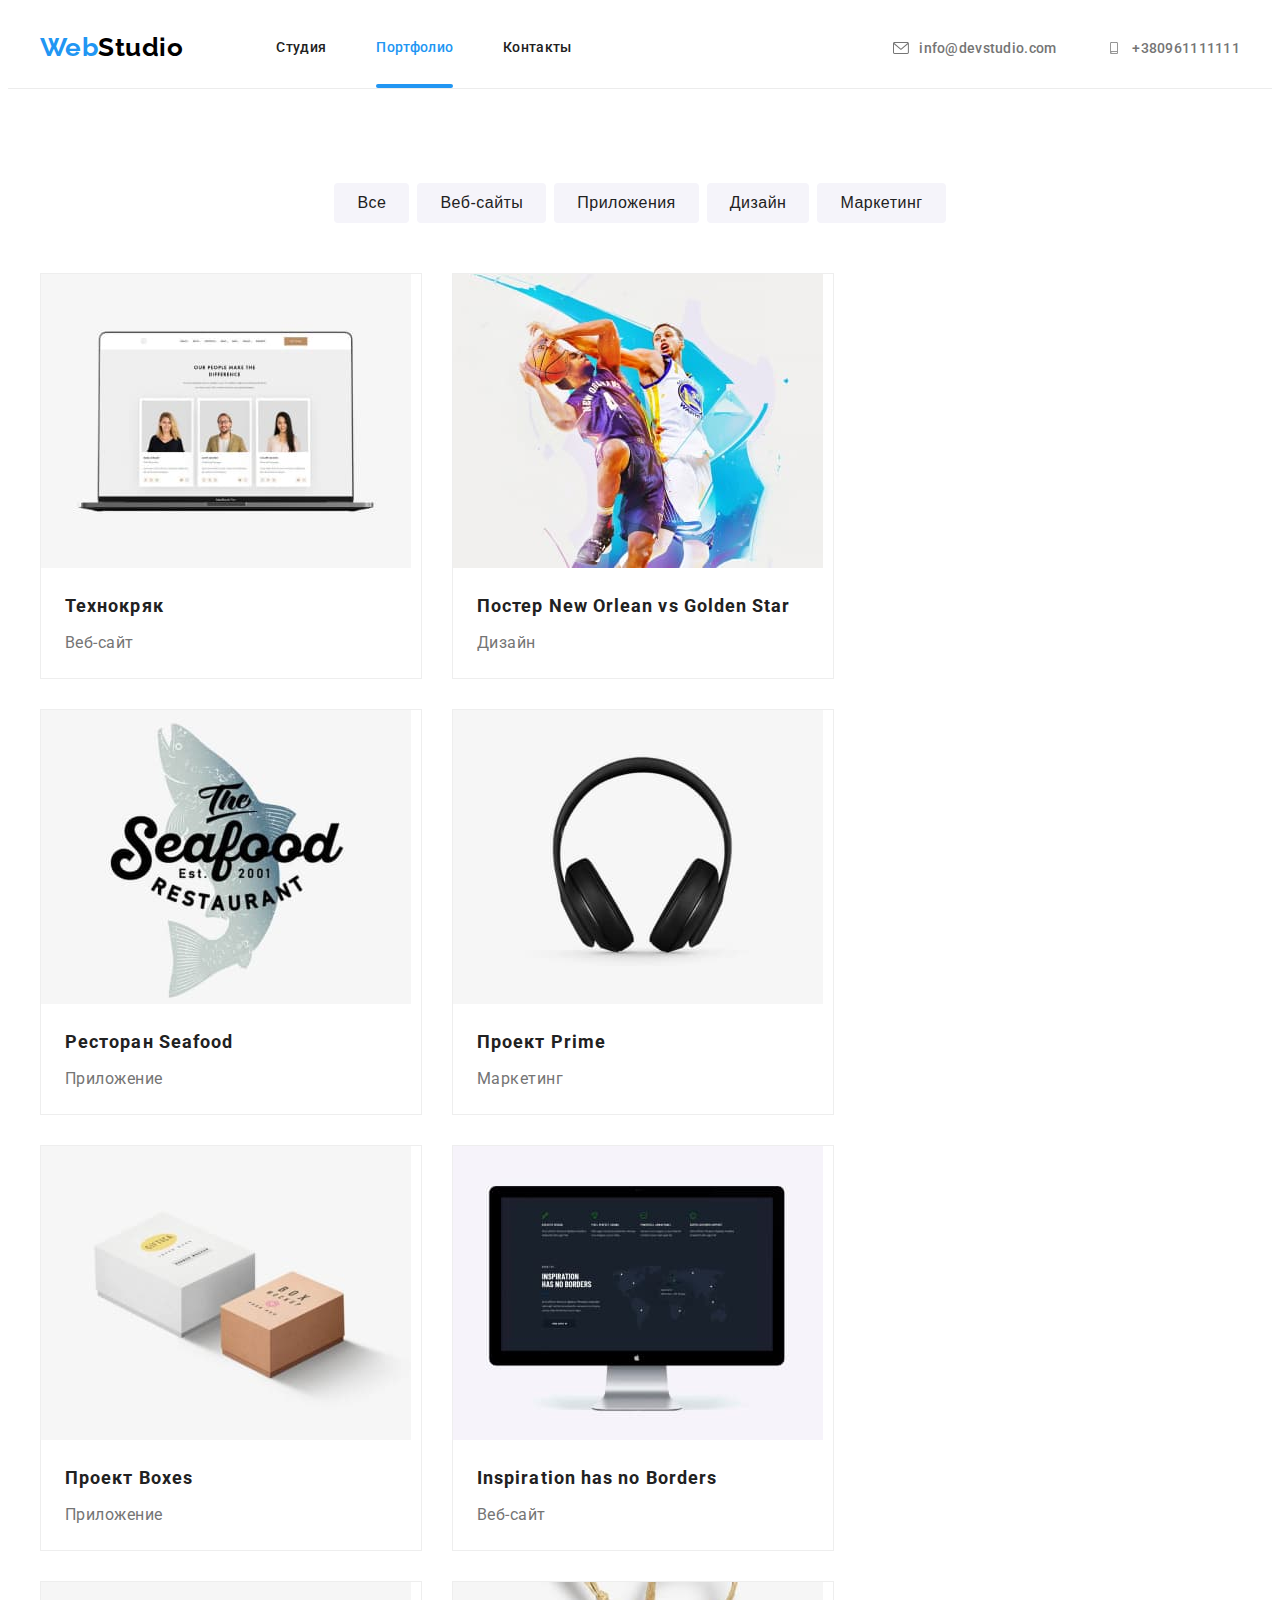
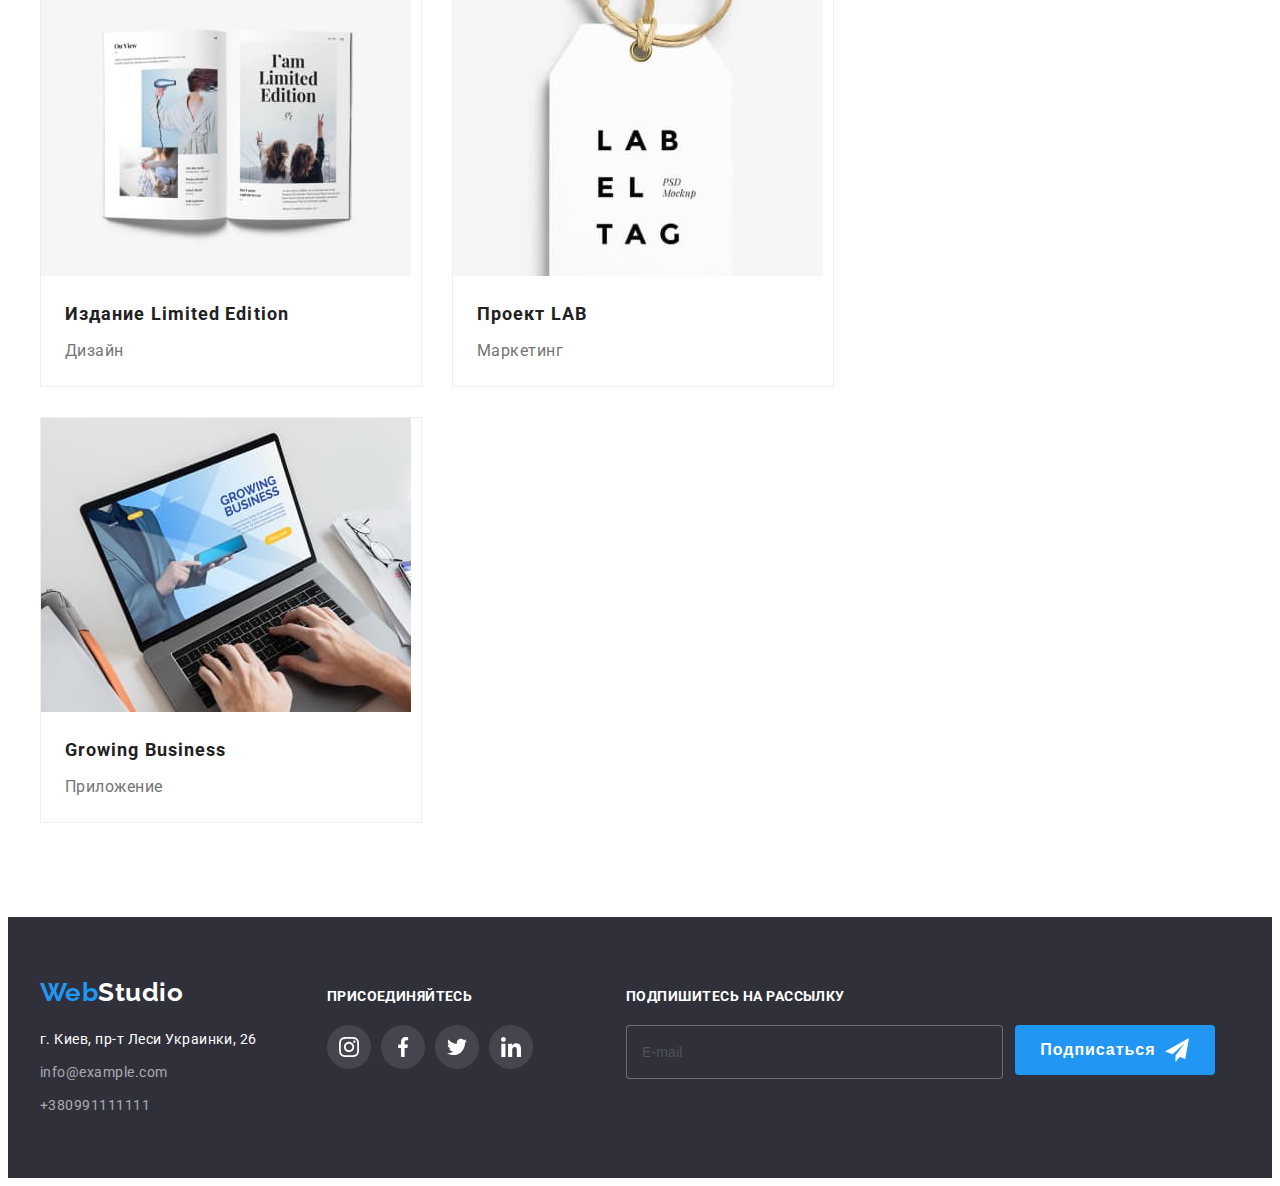
==== portfolio.html @ 0b40b82c "Clone files from hw-07" ====
<!DOCTYPE html>
<html lang="ru">
  <head>
    <meta charset="UTF-8" />
    <meta http-equiv="X-UA-Compatible" content="IE=edge" />
    <meta name="viewport" content="width=device-width, initial-scale=1.0" />
    <title>Portfolio</title>
    <link rel="preconnect" href="https://fonts.googleapis.com" />
    <link rel="preconnect" href="https://fonts.gstatic.com" crossorigin />
    <link
      href="https://fonts.googleapis.com/css2?family=Raleway:wght@700&family=Roboto:wght@400;500;700;900&display=swap"
      rel="stylesheet"
    />
    <link
      rel="stylesheet"
      href="https://cdnjs.cloudflare.com/ajax/libs/modern-normalize/1.1.0/modern-normalize.min.css"
      integrity="sha512-wpPYUAdjBVSE4KJnH1VR1HeZfpl1ub8YT/NKx4PuQ5NmX2tKuGu6U/JRp5y+Y8XG2tV+wKQpNHVUX03MfMFn9Q=="
      crossorigin="anonymous"
      referrerpolicy="no-referrer"
    />
    <link rel="stylesheet" href="./CSS/styles.css" />
    <link rel="stylesheet" href="./CSS/main.min.css">
  </head>
  <body>
    <!--Header-->
    <header class="header">
      <div class="container nav">
        <nav class="header-nav">
          <a href="./index.html" class="logo"> <span class="logo-web">Web</span>Studio </a>
          <ul class="header-nav__list list">
            <li class="header-nav__item">
              <a href="./index.html" class="header-nav__link ">Студия</a>
            </li>
            <li class="header-nav__item">
              <a href="./portfolio.html" class="header-nav__link header-nav__link_current">Портфолио</a>
            </li>
            <li class="header-nav__item"><a href="" class="header-nav__link">Контакты</a></li>
          </ul>
        </nav>
        <ul class="header-contacts list">
          <li class="header-contacts__item">
            <a href="mailto:info@devstudio.com" class="header-contacts__link">
              <svg class="header-contacts__icon" width="16px" height="12px">
                <use href="./images/sprite.svg#mail"></use>
              </svg>
              info@devstudio.com</a
            >
          </li>

          <li class="header-contacts__item">
            <a href="tel:+380961111111" class="header-contacts__link">
              <svg class="header-contacts__icon" width="16px" height="12px">
                <use href="./images/sprite.svg#smartphone"></use>
              </svg>
              +380961111111</a
            >
          </li>
        </ul>
      </div>
    </header>
    <!--Filter section buttons-->
    <section class="portfolio-section section">
      <div class="container">
        <ul class="portfolio-filter-btn list">
          <li class="port-btn-item"><button type="button" class="button-portfolio">Все</button></li>
          <li class="port-btn-item">
            <button type="button" class="button-portfolio">Веб-сайты</button>
          </li>
          <li class="port-btn-item">
            <button type="button" class="button-portfolio">Приложения</button>
          </li>
          <li class="port-btn-item">
            <button type="button" class="button-portfolio">Дизайн</button>
          </li>
          <li class="port-btn-item">
            <button type="button" class="button-portfolio">Маркетинг</button>
          </li>
        </ul>

        <!--Main section-->

        <ul class="portfolio-main-section list">
          <li class="portfolio-img">
            <div class="overlay-img-port">
            <img src="./images/portfolio/portfolio-1.jpg" alt="" width="370" />
            <p class="overlay-title">Технокряк это современная площадка распространения коронавируса. Компании используют эту платформу для цифрового шпионажа и атак на защищённые сервера конкурентов.</p>
            </div>
            <div class="port-img-descr">
              <h3 class="title">Технокряк</h3>
              <p class="text">Веб-сайт</p>
              
          </li>
          <li class="portfolio-img">
            <div class="overlay-img-port">
            <img src="./images/portfolio/portfolio-2.jpg" alt="" width="370" />
            <p class="overlay-title">Технокряк это современная площадка распространения коронавируса. Компании используют эту платформу для цифрового шпионажа и атак на защищённые сервера конкурентов.</p>
            </div>
            <div class="port-img-descr">
              <h3 class="title">Постер New Orlean vs Golden Star</h3>
              <p class="text">Дизайн</p>
              
            </div>
          </li>
          <li class="portfolio-img">
            <div class="overlay-img-port">
            <img src="./images/portfolio/portfolio-3.jpg" alt="" width="370" />
            <p class="overlay-title">Технокряк это современная площадка распространения коронавируса. Компании используют эту платформу для цифрового шпионажа и атак на защищённые сервера конкурентов.</p>
            </div>
            <div class="port-img-descr">
              <h3 class="title">Ресторан Seafood</h3>
              <p class="text">Приложение</p>
             
            </div>
          </li>
          <li class="portfolio-img">
            <div class="overlay-img-port">
            <img src="./images/portfolio/portfolio-4.jpg" alt="" width="370" />
            <p class="overlay-title">Технокряк это современная площадка распространения коронавируса. Компании используют эту платформу для цифрового шпионажа и атак на защищённые сервера конкурентов.</p>
            </div>
            <div class="port-img-descr">
              <h3 class="title">Проект Prime</h3>
              <p class="text">Маркетинг</p>
              
            </div>
          </li>
          <li class="portfolio-img">
              <div class="overlay-img-port">
            <img src="./images/portfolio/portfolio-5.jpg" alt="" width="370" />
            <p class="overlay-title">Технокряк это современная площадка распространения коронавируса. Компании используют эту платформу для цифрового шпионажа и атак на защищённые сервера конкурентов.</p>
            </div>

            <div class="port-img-descr">
              <h3 class="title">Проект Boxes</h3>
              <p class="text">Приложение</p>
            </div>
          </li>
          <li class="portfolio-img">
            <div class="overlay-img-port">
            <img src="./images/portfolio/portfolio-6.jpg" alt="" width="370" />
            <p class="overlay-title">Технокряк это современная площадка распространения коронавируса. Компании используют эту платформу для цифрового шпионажа и атак на защищённые сервера конкурентов.</p>
            </div>

            <div class="port-img-descr">
              <h3 class="title">Inspiration has no Borders</h3>
              <p class="text">Веб-сайт</p>
              
            
            </div>
          </li>
          <li class="portfolio-img">
            <div class="overlay-img-port">
            <img src="./images/portfolio/portfolio-7.jpg" alt="" width="370" />
            <p class="overlay-title">Технокряк это современная площадка распространения коронавируса. Компании используют эту платформу для цифрового шпионажа и атак на защищённые сервера конкурентов.</p>
            </div>
            
            <div class="port-img-descr">
              <h3 class="title">Издание Limited Edition</h3>
              <p class="text">Дизайн</p>
  
            </div>
          </li>
          <li class="portfolio-img">
            <div class="overlay-img-port">
            <img src="./images/portfolio/portfolio-8.jpg" alt="" width="370" />
            <p class="overlay-title">Технокряк это современная площадка распространения коронавируса. Компании используют эту платформу для цифрового шпионажа и атак на защищённые сервера конкурентов.</p>
            </div>
            <div class="port-img-descr">
              <h3 class="title">Проект LAB</h3>
              <p class="text">Маркетинг</p>
              
            </div>
          </li>
          <li class="portfolio-img">
            <div class="overlay-img-port">
            <img src="./images/portfolio/portfolio-9.jpg" alt="" width="370" />
            <p class="overlay-title">Технокряк это современная площадка распространения коронавируса. Компании используют эту платформу для цифрового шпионажа и атак на защищённые сервера конкурентов.</p>
            </div>
            <div class="port-img-descr">
              <h3 class="title">Growing Business</h3>
              <p class="text">Приложение</p>
             
            </div>
          </li>
        </ul>
      </div>
    </section>
    <!--Footer-->
    <footer class="footer">
      <div class="container footer-style">
        <div class="footer-cont">
          <a href="./index.html" class="logo-footer"> <span class="logo-web">Web</span>Studio </a>
          <address class="address">г. Киев, пр-т Леси Украинки, 26</address>
          <a href="mailto:info@example.com" class="footer-contacts">info@example.com</a>
          <br /><a href="tel:+380991111111" class="footer-contacts">+380991111111</a>
        </div>
        <div class="footer-socials">
          <h2 class="footer-social-text">Присоединяйтесь</h2>
          <ul class="icon-footer-list list">
            <li class="footer-socials-item">
              <a href="sta" class="footer-socials-link link">
                <svg class="footer-socials-icon">
                  <use href="./images/sprite.svg#insta"></use>
                </svg>
              </a>
            </li>
            <li class="footer-socials-item">
              <a href="itter" class="footer-socials-link link">
                <svg class="footer-socials-icon">
                  <use href="./images/sprite.svg#fb"></use>
                </svg>
              </a>
            </li>
            <li class="footer-socials-item">
              <a href="" class="footer-socials-link link">
                <svg class="footer-socials-icon">
                  <use href="./images/sprite.svg#twitter"></use>
                </svg>
              </a>
            </li>
            <li class="footer-socials-item">
              <a href="" class="footer-socials-link link">
                <svg class="footer-socials-icon">
                  <use href="./images/sprite.svg#in"></use>
                </svg>
              </a>
            </li>
          </ul>
        </div>
        <div class="follow-us">
          <h2 class="follow-us-title">Подпишитесь на рассылку</h2>
          <form class="follow-us-form">
            <!-- <label for="mail">Email</label> -->
            <input type="email" id="mail" placeholder="E-mail" />
            <button type="submit" class="follow-btn">
              Подписаться
              <svg class="btn-form">
                <use href="./images/sprite.svg#telegramm"></use>
              </svg>
            </button>
          </form>
        </div>
      </div>
    </footer>
    <script src="./js/modal.js"></script>
  </body>
</html>
---- CSS/styles.css ----
/* Main background color #FFFFFF */

/* Footer color #000000 */

/* Main text color #212121 */

/* Secondary text color #757575 */

/* Logo specific color #2196F3 */

/* :root {
  --main-text-color: #212121;
  --secondary-text-color: #757575;
  --logo-specific-color: #2196f3;
  --background-color: #ffffff;
  --footer-color: #2f303a;
  --footer-text: rgba(255, 255, 255, 0.6);
  --logo-black: #000000;
  --our-team-bg: #f5f4fa;
  --border-nav-col: #ececec;
  --border-img-portf: #eeeeee;
  --icon-team-cont: #afb1b8;
  --icon-team-cont-accent: #ffffff;
  --icon-footer-ellipse: rgba(255, 255, 255, 0.1);
  --img-descr-overlay: rgba(47, 48, 58, 0.8);
  --modal-btn: #188ce8;
  --gap: 30px;
  --item: 1;
} */
/* body {
  background-color: var(--background-color);
  font-family: Roboto, sans-serif;
  letter-spacing: 0.03em;
  color: var(--main-text-color);
}
img {
  display: block;
  max-width: 100%;
  height: auto;
} */
/* .section,
.section.team {
  background-color: #242424;
} */
/* .section {
  padding: 94px 0;
} */
/* .grid {
  display: flex;
  flex-wrap: wrap;
  margin-top: calc(var(--gap) * -1);
  margin-left: calc(var(--gap) * -1);
}
.grid-item {
  flex-basis: calc(100% / var(--item) - var(--gap));
  margin-top: auto;
  margin-left: auto;
} */
/* 
.list {
  list-style: none;
  padding: 0;
  margin: 0;
}
.link {
  text-decoration: none;
} */
/* Container */
/* .container {
  width: 1200px;
  margin-left: auto;
  margin-right: auto;
  padding-left: 15px;
  padding-right: 15px;
} */

/* Logo */

/* .logo {
  font-family: raleway;
  color: var(--logo-black);
  font-weight: 700;
  font-size: 26px;
  line-height: 1.2;
  text-decoration: none;
  padding-top: 24px;
  padding-bottom: 25px;
}
.logo-footer {
  display: inline-block;
  color: var(--background-color);
  font-family: Raleway;

  font-weight: 700;
  font-size: 26px;
  line-height: 1.2;
  text-decoration: none;
  margin-bottom: 20px;
}
.logo-web {
  color: var(--logo-specific-color);
} */
/* Header */
/* .header {
  padding-top: 24px;
} */
/* .header {
  border-bottom: 1px solid var(--border-nav-col);
}
.container.nav {
  display: flex;
}
.header-nav {
  display: flex;
  align-items: center;
}

.site-contacts {
  display: flex;
  align-items: center;
  margin-left: auto;
}
.site-contacts-item:not(:last-child) {
  margin-right: 50px;
}

.site-nav {
  letter-spacing: 0.02em;
  display: flex;
  margin-left: 93px;
}
.site-nav .link {
  display: block;
  color: var(--main-text-color);
  padding-top: 32px;
  padding-bottom: 32px;
  font-weight: 500;
  font-size: 14px;
  line-height: 1.14;
  text-decoration: none;
  transition: color 250ms ease;
}
.site-nav .link:hover,
.site-nav .link:focus {
  color: var(--logo-specific-color);
  /* border-bottom: 1px solid var(--logo-specific-color); */
/* } */
/* .site-nav .link.current {
  color: var(--logo-specific-color);
}
.link.current::after {
  content: '';
  display: block;
  width: 100%;
  height: 4px;
  border-radius: 2px;
  background-color: var(--logo-specific-color);
  position: absolute;
  bottom: 0;
}
.nav-item:not(:last-child) {
  margin-right: 50px;
}
.nav-item {
  position: relative;
} */

/* header contacts */

/* .contacts {
  color: var(--secondary-text-color);
  letter-spacing: 0.02em;
  font-size: 14px;
  line-height: 1.15;
  font-weight: 500;
  display: flex;
  text-decoration: none;
  padding-top: 32px;
  padding-bottom: 32px;
  transition: color 250ms ease;
}
.contacts:hover,
.contacts:focus {
  color: var(--logo-specific-color);
}
.icon-mail-contacts {
  margin-right: 10px;
  fill: currentColor;
  transition: fill 250ms ease;
}
.icon-mail-contacts:hover,
.icon-mail-contacts:focus {
  fill: currentColor;
} */
/* Main title */
/* .overlay {
  background-color: var(--footer-color);
  max-width: 1600px;
  height: 600px;
  margin-left: auto;
  margin-right: auto;
  padding: 200px 0;
  background-image: linear-gradient(to right, rgba(47, 48, 58, 0.4), rgba(47, 48, 58, 0.4)),
    url(../images/main-img.jpg);
  background-repeat: no-repeat;
  background-position: center;
  background-size: cover;
} */
/* .main-title {
  margin: 0 auto;
  color: var(--background-color);
  font-weight: 900;
  font-size: 44px;
  line-height: 1.4;
  letter-spacing: 0.06em;
  text-align: center;
  text-transform: uppercase;
  max-width: 696px;
  margin-bottom: 30px;
} */

/* Button */
/* .button {
  display: block;
  border-radius: 4px;
  padding: 10px 32px;
  min-width: 200px;
  min-height: 50px;
  border: 1px solid transparent;
  color: var(--background-color);
  background-color: var(--logo-specific-color);
  font-weight: 700;
  font-size: 16px;
  line-height: 1.87;
  letter-spacing: 0.06em;
  text-align: center;
  margin: 0 auto;
  cursor: pointer;
} */

/* Feature list */
/* .features.section {
  padding-bottom: 47px;
}
.features-list {
  display: flex;
}
.features-list-item {
  width: 270px;
}
.features-list-item:not(:last-child) {
  margin-right: 30px;
}
.features-list-item::before {
  display: block;
  content: '';
  height: 120px;
  background-color: #f5f4fa;
  background-size: contain;
  background-position: center;
  background-repeat: no-repeat;
  margin-bottom: 30px;
} */
/* Icons features section */
/* .icon-antenna::before {
  background-image: url(../images/portfolio/icons/antenna.svg);
  background-size: 70px;
}
.icon-clock::before {
  background-image: url(../images/portfolio/icons/clock.svg);
  background-size: 70px;
}
.icon-diagram::before {
  background-image: url(../images/portfolio/icons/diagram.svg);
  background-size: 70px;
}
.icon-astronaut::before {
  background-image: url(../images/portfolio/icons/astronaut.svg);
  background-size: 70px;
}
.features-list .title {
  margin-bottom: 10px;
  margin-top: 0;
  font-weight: 700;
  font-size: 14px;
  line-height: 1.15;
  text-transform: uppercase;
}
.features-list .text {
  margin-top: 0;
  margin-bottom: 0;
  color: var(--secondary-text-color);
  font-size: 14px;
  line-height: 1.71;
} */

/* Our works */
/* .works.section {
  padding-top: 47px;
}

.section-title {
  margin-top: 0;
  margin-bottom: 50px;
  font-weight: 700;
  font-size: 36px;
  line-height: 1.2;
  text-align: center;
}

.works-section {
  display: flex;
}

.works-img:not(:last-child) {
  margin-right: 30px;
}
.works-img {
  position: relative;
}
.works-img-descr {
  display: flex;
  position: absolute;
  margin: 0;
  color: var(--icon-team-cont-accent);
  font-weight: 500;
  font-size: 14px;
  line-height: 1.14;
  align-items: center;
  justify-content: center;
  text-transform: uppercase;
  height: 70px;
  width: 100%;
  background-color: var(--img-descr-overlay);
  bottom: 0;
} */

/* Our Team section */
/* .team {
  background-color: var(--our-team-bg);
}
.team-section .title {
  margin-top: 0px;
  margin-bottom: 10px;
  font-weight: 500;
  font-size: 16px;
  line-height: 1.2;
  text-align: center;
}
.team-section .text {
  margin-top: 0;
  margin-bottom: 16px;
  color: var(--secondary-text-color);
  font-size: 16px;
  line-height: 1.2;
  text-align: center;
}
.team-section {
  display: flex;
}
.team-items {
  background-color: var(--background-color);
  box-shadow: 0px 1px 3px rgba(0, 0, 0, 0.12), 0px 1px 1px rgba(0, 0, 0, 0.14),
    0px 2px 1px rgba(0, 0, 0, 0.2);
  border-radius: 0px 0px 4px 4px;
}
.team-items:not(:last-child) {
  margin-right: 30px;
}
.team-items-descr {
  margin-top: 0;
  margin-bottom: 0;
  padding-bottom: 30px;
  padding-top: 30px;
} */
/* Icons team section */
/* .icon-team-list {
  display: flex;
  justify-content: center;
}

.team-socials {
  width: 44px;
  height: 44px;
}

.team-socials:not(:last-child) {
  margin-right: 10px;
}

.team-socials-link {
  width: 100%;
  height: 100%;
  border-radius: 50%;
  background-color: var(--background-color);
  display: flex;
  align-items: center;
  justify-content: center;
  color: var(--icon-team-cont);
  transition: color 250ms ease, background-color 250ms ease;
}

.team-socials-icon {
  width: 20px;
  height: 20px;
  fill: currentColor;
}

.team-socials-link:hover,
.team-socials-link:focus {
  background-color: var(--logo-specific-color);
  color: var(--icon-team-cont-accent);
} */

/* Clients list */
/* .clients-section-wrap {
  padding-top: 94px;
  padding-bottom: 94px;
}

.clients-text {
  margin-top: 0px;
  margin-bottom: 50px;
  text-align: center;
  font-weight: 700;
  font-size: 36px;
  line-height: 1.16;
}
.clients {
  display: flex;
  justify-content: center;
}

.clients-item {
  width: 170px;
  height: 92px;
}
.clients-item:not(:last-child) {
  margin-right: 30px;
}
.clients-item-link {
  border: 1px solid var(--icon-team-cont);
  width: 100%;
  height: 100%;
  border-radius: 4px;
  display: flex;
  justify-content: center;
  align-items: center;
  color: var(--icon-team-cont);
  transition: border-color 250ms ease;
}

.icon-team-com {
  width: 106px;
  height: 60px;
  fill: var(--icon-team-cont);
  transition: border-color 250ms ease, fill 250ms ease;
}
.clients-item-link:hover,
.clients-item-link:focus {
  border-color: var(--logo-specific-color);
}
.clients-item-link:hover .icon-team-com,
.clients-item-link:focus .icon-team-com {
  border-color: var(--logo-specific-color);
  fill: var(--logo-specific-color);
} */

/* Footer */
/* .footer {
  background-color: var(--footer-color);
  padding-top: 60px;
  padding-bottom: 60px;
}
.footer-contacts {
  display: inline-block;
  color: var(--footer-text);
  font-size: 14px;
  line-height: 1.71;
  text-decoration: none;
  transition: color 250ms ease;
}
.footer-contacts:not(:last-child) {
  margin-bottom: 9px;
}
.footer-contacts:hover,
.footer-contacts:focus {
  color: var(--logo-specific-color);
}
.address {
  color: var(--background-color);
  font-size: 14px;
  font-style: normal;
  line-height: 1.71;
  text-decoration: none;
  /* margin-top: 20px; */
/* margin-bottom: 9px;
} */
/* Footer socials */
/* .footer-style {
  display: flex;
}
.footer-social-text {
  margin-top: 0px;
  margin-bottom: 20px;

  font-weight: 700;
  font-size: 14px;
  line-height: 1.14;
  letter-spacing: 0.03em;
  text-transform: uppercase;
  color: var(--icon-team-cont-accent);
}

.footer-socials {
  margin-left: 70px;
  align-items: center;
  padding-top: 12px;
}
.footer-socials-item:not(:last-child) {
  margin-right: 10px;
}
.icon-footer-list {
  display: flex;
  justify-content: center;
}
.footer-socials-item {
  width: 44px;
  height: 44px;
}
.footer-socials-link {
  width: 100%;
  height: 100%;
  border-radius: 50%;
  background-color: var(--icon-footer-ellipse);
  display: flex;
  justify-content: center;
  align-items: center;
  fill: var(--icon-team-cont-accent);
  transition: background-color 250ms ease;
}
.footer-socials-link:hover,
.footer-socials-link:focus {
  background-color: var(--logo-specific-color);
}
.footer-socials-icon {
  width: 20px;
  height: 20px;
} */
/* Follow-us-form */
/* .follow-us-title {
  margin: 0;
  margin-bottom: 20px;
  color: var(--icon-team-cont-accent);

  font-weight: 700;
  font-size: 14px;
  line-height: 1.14;
  text-transform: uppercase;
}
.follow-us {
  margin-left: 93px;
  padding-top: 12px;
}
.follow-us-form input {
  margin-right: 12px;
}
.follow-us-form input {
  color: var(--icon-team-cont-accent);
  font-size: 14px;
  line-height: 1.14;
}
.follow-btn {
  width: 200px;
  height: 50px;
  background-color: var(--logo-specific-color);
  border: 1px solid transparent;
  border-radius: 4px;

  font-weight: 700;
  font-size: 16px;
  line-height: 1.87;

  letter-spacing: 0.06em;
  color: var(--icon-team-cont-accent);
  display: flex;
  justify-content: center;
  align-items: center;
}
.btn-form {
  width: 24px;
  height: 24px;
  margin-left: 10px;
}
.follow-us-form input {
  border: 1px solid rgba(255, 255, 255, 0.3);

  border-radius: 4px;
  width: 358px;
  height: 50px;

  font-size: 16px;
  line-height: 1.25;
  padding-left: 15px;
  background-color: var(--footer-color);
}
.follow-us-form label {
  font-size: 16px;
  line-height: 1.25;
  color: rgba(255, 255, 255, 0.6);
}
.follow-us-form {
  display: flex;
} */

/* Portfolio.html */

/* Filter buttons */
/* .button-portfolio {
  background-color: var(--our-team-bg);
  color: var(--main-text-color);
  font-weight: 500;
  font-size: 16px;
  line-height: 1.62;

  text-align: center;
  letter-spacing: 0.03em;
  cursor: pointer;
  border-radius: 4px;
  padding: 6px 22px;
  border: 1px solid transparent;

  min-height: 38px;
  transition: color 250ms ease, background-color 250ms ease;
}
.button-portfolio:hover,
.button-portfolio:focus {
  color: var(--background-color);
  background-color: var(--logo-specific-color);
  box-shadow: 0px 3px 1px rgba(0, 0, 0, 0.1), 0px 1px 2px rgba(0, 0, 0, 0.08),
    0px 2px 2px rgba(0, 0, 0, 0.12);
  border-radius: 4px;
}
.port-btn-item:not(:last-child) {
  margin-right: 8px;
}
.portfolio-filter-btn {
  display: flex;
  justify-content: center;
  margin-bottom: 50px;
} */

/* Main section(Portfolio) */

/* .portfolio-main-section {
  margin-bottom: -30px;
  margin-right: -30px;
  display: flex;
  flex-wrap: wrap;
}
.portfolio-img:hover {
  border: 1px solid #eeeeee;
  box-sizing: border-box;
  box-shadow: 0px 1px 1px rgba(0, 0, 0, 0.12), 0px 4px 4px rgba(0, 0, 0, 0.06),
    1px 4px 6px rgba(0, 0, 0, 0.16);
}
.portfolio-main-section .title {
  font-weight: 700;
  font-size: 18px;
  line-height: 2;

  letter-spacing: 0.06em;
  margin-top: 0;
  margin-bottom: 4px;
}
.portfolio-main-section .text {
  color: var(--secondary-text-color);
  font-size: 16px;
  line-height: 1.87;
  margin-top: 0;
  margin-bottom: 0;
}
.portfolio-img {
  border: 1px solid var(--border-img-portf);
  flex-basis: calc(100% / 3 - 30px);
  margin-bottom: 30px;
  margin-right: 30px;
  transition: box-shadow 250ms ease;
}
.port-img-descr {
  padding: 20px 24px;
} */
/* Backdrop-modal */
/* .backdrop {
  position: fixed;
  top: 0;
  left: 0;
  width: 100vw;
  height: 100vh;
  background-color: rgba(0, 0, 0, 0.2);

  padding-top: 221px;
}
.backdrop.is-hidden {
  opacity: 0;
  pointer-events: none;
} */
/* .modal {
  position: absolute;
  top: 50%;
  left: 50%;
  transform: translate(-50%, -50%);
  background-color: #fff;
  min-width: 528px;
  min-height: 581px;
}
.modal-cross {
  width: 18px;
  height: 18px;
  justify-content: center;
  align-items: center;
  fill: var(--logo-black);
  transition: fill 250ms ease;
}
.close-modal {
  position: absolute;
  top: 8px;
  right: 8px;
  display: flex;
  width: 30px;
  height: 30px;
  border-radius: 50%;
  border: 1px solid rgba(0, 0, 0, 0.1);
  justify-content: center;
  align-items: center;
  background-color: var(--icon-team-cont-accent);
}
.close-modal:hover .modal-cross,
.close-modal:focus .modal-cross {
  fill: var(--logo-specific-color);
}
.overlay-img-port {
  position: relative;
  overflow: hidden;
}
.overlay-title {
  margin: 0;
  font-size: 18px;
  line-height: 1.56;
  color: var(--background-color);

  position: absolute;
  top: 0;
  left: 0;
  width: 100%;
  height: 100%;

  background-color: rgba(33, 150, 243, 0.9);

  transform: translatey(100%);

  transition: transform 250ms ease;
  padding: 63px 24px;
}

.overlay-img-port:hover .overlay-title {
  transform: translatey(0);
} */
/* Modal window */
/* 
.modal {
  padding: 40px 40px;
}
.input-form {
  position: relative;
}
.input-form input {
  outline: none;
  width: 100%;
  border: 1px solid rgba(33, 33, 33, 0.2);

  border-radius: 4px;
  height: 40px;

  padding: 12px 12px 12px 42px;
  transition: border-color 250ms ease;
}
.modal-form-label {
  margin-bottom: 10px;
}
.icon-modal {
  width: 18px;
  height: 18px;
  position: absolute;
  top: 50%;
  left: 12px;
  transform: translateY(-50%);
  transition: fill 250ms ease;
}

.modal-label {
  display: block;
  margin-bottom: 4px;
  color: var(--secondary-text-color);
  font-size: 12px;
  line-height: 1.17;

  letter-spacing: 0.01em;
}
.modal-title {
  margin: 0;
  margin-bottom: 12px;

  font-weight: 700;
  font-size: 20px;
  line-height: 1.15;
  text-align: center;
  color: var(--main-text-color);
}
.input-form:hover input,
.input-form:focus input {
  border-color: var(--logo-specific-color);
}
.input-form input:hover + .icon-modal,
.input-form input:focus + .icon-modal {
  fill: var(--logo-specific-color);
} */
/* Modal submit button */
/* .btn-modal {
  font-weight: 700;
  font-size: 16px;
  line-height: 1.87;

  display: block;
  margin: 0 auto;
  letter-spacing: 0.06em;
  min-width: 200px;
  min-height: 50px;
  color: var(--icon-team-cont-accent);
  border-color: transparent;
  padding: 10px 54px;
  text-align: center;
  cursor: pointer;
  background: var(--modal-btn);
  box-shadow: 0px 4px 4px rgba(0, 0, 0, 0.15);
  border-radius: 4px;
}
.modal-form-textarea {
  width: 100%;
  height: auto;
  margin-bottom: 20px;
}
.modal-form-textarea label {
  margin-bottom: 4px;
}
textarea {
  resize: none;
  padding: 12px 16px;
  border: 1px solid rgba(33, 33, 33, 0.2);

  border-radius: 4px;
  width: 100%;
  height: 120px;
  resize: none;
  outline: none;
}
::placeholder {
  color: rgba(117, 117, 117, 0.5);
  font-size: 14px;
  line-height: 1.14;
  letter-spacing: 0.01em;
}

.policy {
  margin-bottom: 30px;
  color: var(--secondary-text-color);
  font-size: 14px;
  line-height: 1.71;
}

.policy-link {
  position: relative;
  color: var(--logo-specific-color);
}
.policy-link.link::after {
  position: absolute;
  bottom: 0;
  right: 0;
  content: '';
  width: 100%;
  height: 1px;
  background-color: var(--logo-specific-color);
}

.checkbox-icon {
  width: 11px;
  height: 8px;
}
.checkbox-label {
  position: relative;
  padding-left: 36px;
}
.checkbox-icon-wrap {
  width: 15px;
  height: 15px;
  border: 2px solid #000000;
  border-radius: 2px;
  margin-right: 5px;
  display: flex;
  align-items: center;
  justify-content: center;

  position: absolute;
  top: 0;
  left: 13px;
} */
/* .visually-hidden {
  position: absolute;
  white-space: nowrap;
  width: 1px;
  height: 1px;
  overflow: hidden;
  border: 0;
  padding: 0;
  clip: rect(0 0 0 0);
  clip-path: inset(50%);
  margin: -1px;
} */
/* .input-check:checked + .checkbox-label span {
  background-color: var(--logo-specific-color);
  border-color: transparent;
} */
---- CSS/main.min.css ----
:root{--main-text-color: #212121;--secondary-text-color: #757575;--logo-specific-color: #2196f3;--background-color: #ffffff;--footer-color: #2f303a;--footer-text: rgba(255, 255, 255, 0.6);--logo-black: #000000;--our-team-bg: #f5f4fa;--border-nav-col: #ececec;--border-img-portf: #eeeeee;--icon-team-cont: #afb1b8;--icon-team-cont-accent: #ffffff;--icon-footer-ellipse: rgba(255, 255, 255, 0.1);--img-descr-overlay: rgba(47, 48, 58, 0.8);--modal-btn: #188ce8;--gap: 30px;--item: 1}body{background-color:var(--background-color);font-family:Roboto, sans-serif;letter-spacing:0.03em;color:var(--main-text-color)}img{display:block;max-width:100%;height:auto}.list{list-style:none;padding:0;margin:0}.link{text-decoration:none}.container{width:1200px;margin-left:auto;margin-right:auto;padding-left:15px;padding-right:15px}.section{padding:94px 0}.visually-hidden{position:absolute;white-space:nowrap;width:1px;height:1px;overflow:hidden;border:0;padding:0;clip:rect(0 0 0 0);clip-path:inset(50%);margin:-1px}.section-title{margin-top:0;margin-bottom:50px;font-weight:700;font-size:36px;line-height:1.2;text-align:center}.header{border-bottom:1px solid var(--border-nav-col)}.container.nav{display:flex}.header-nav{display:flex;align-items:center}.header-nav__list{letter-spacing:0.02em;display:flex;margin-left:93px}.header-nav__link{display:block;color:var(--main-text-color);padding-top:32px;padding-bottom:32px;font-weight:500;font-size:14px;line-height:1.14;text-decoration:none;transition:color 250ms ease}.header-nav__link:hover,.header-nav__link:focus{color:var(--logo-specific-color)}.header-nav__link_current{color:var(--logo-specific-color)}.header-nav__item{position:relative}.header-nav__item:not(:last-child){margin-right:50px}.header-contacts{display:flex;align-items:center;margin-left:auto}.header-contacts__link{color:var(--secondary-text-color);letter-spacing:0.02em;font-size:14px;line-height:1.15;font-weight:500;display:flex;align-items:center;text-decoration:none;padding-top:32px;padding-bottom:32px;transition:color 250ms ease}.header-contacts__link:hover,.header-contacts__link:focus{color:var(--logo-specific-color)}.header-contacts__item:not(:last-child){margin-right:50px}.header-contacts__icon{margin-right:10px;fill:currentColor;transition:fill 250ms ease}.header-contacts__icon:hover,.header-contacts__icon:focus{fill:currentColor}.hero-overlay{background-color:var(--footer-color);max-width:1600px;height:600px;margin-left:auto;margin-right:auto;padding:200px 0;background-image:linear-gradient(to right, rgba(47,48,58,0.4), rgba(47,48,58,0.4)),url(../images/main-img.jpg);background-repeat:no-repeat;background-position:center;background-size:cover}.hero-overlay__title{margin:0 auto;color:var(--background-color);font-weight:900;font-size:44px;line-height:1.4;letter-spacing:0.06em;text-align:center;text-transform:uppercase;max-width:696px;margin-bottom:30px}.features-section{padding-bottom:47px}.features-section__list{display:flex}.features-section__item{width:270px}.features-section__item:not(:last-child){margin-right:30px}.features-section__item::before{display:block;content:'';height:120px;background-color:#f5f4fa;background-size:contain;background-position:center;background-repeat:no-repeat;margin-bottom:30px}.features-section__title{margin-bottom:10px;margin-top:0;font-weight:700;font-size:14px;line-height:1.15;text-transform:uppercase}.features-section__text{margin-top:0;margin-bottom:0;color:var(--secondary-text-color);font-size:14px;line-height:1.71}.icon-antenna::before{background-image:url(../images/portfolio/icons/antenna.svg);background-size:70px}.icon-clock::before{background-image:url(../images/portfolio/icons/clock.svg);background-size:70px}.icon-diagram::before{background-image:url(../images/portfolio/icons/diagram.svg);background-size:70px}.icon-astronaut::before{background-image:url(../images/portfolio/icons/astronaut.svg);background-size:70px}.works-section{padding-top:47px}.works-section__list{display:flex}.works-section__item{position:relative}.works-section__item:not(:last-child){margin-right:30px}.works-section__descr{display:flex;position:absolute;margin:0;color:var(--icon-team-cont-accent);font-weight:500;font-size:14px;line-height:1.14;align-items:center;justify-content:center;text-transform:uppercase;height:70px;width:100%;background-color:var(--img-descr-overlay);bottom:0}.team-border{background-color:var(--our-team-bg)}.team-section{display:flex}.team-section__title{margin-top:0px;margin-bottom:10px;font-weight:500;font-size:16px;line-height:1.2;text-align:center}.team-section__text{margin-top:0;margin-bottom:16px;color:var(--secondary-text-color);font-size:16px;line-height:1.2;text-align:center}.team-section__items{background-color:var(--background-color);box-shadow:0px 1px 3px rgba(0,0,0,0.12),0px 1px 1px rgba(0,0,0,0.14),0px 2px 1px rgba(0,0,0,0.2);border-radius:0px 0px 4px 4px}.team-section__items:not(:last-child){margin-right:30px}.team-section__descr{margin-top:0;margin-bottom:0;padding-bottom:30px;padding-top:30px}.socials-list{display:flex;justify-content:center}.socials-list__items{width:44px;height:44px}.socials-list__items:not(:last-child){margin-right:10px}.socials-list__link{width:100%;height:100%;border-radius:50%;background-color:var(--background-color);display:flex;align-items:center;justify-content:center;color:var(--icon-team-cont);transition:color 250ms ease, background-color 250ms ease}.socials-list__link:hover,.socials-list__link:focus{background-color:var(--logo-specific-color);color:var(--icon-team-cont-accent)}.socials-list__icons{width:20px;height:20px;fill:currentColor}.clients-section-wrap{padding-top:94px;padding-bottom:94px}.clients-text{margin-top:0px;margin-bottom:50px;text-align:center;font-weight:700;font-size:36px;line-height:1.16}.clients{display:flex;justify-content:center}.clients-item{width:170px;height:92px}.clients-item:not(:last-child){margin-right:30px}.clients-item-link{border:1px solid var(--icon-team-cont);width:100%;height:100%;border-radius:4px;display:flex;justify-content:center;align-items:center;color:var(--icon-team-cont);transition:border-color 250ms ease}.clients-item-link:hover,.clients-item-link:focus{border-color:var(--logo-specific-color)}.clients-item-link:hover .icon-team-com,.clients-item-link:focus .icon-team-com{border-color:var(--logo-specific-color);fill:var(--logo-specific-color)}.icon-team-com{width:106px;height:60px;fill:var(--icon-team-cont);transition:border-color 250ms ease, fill 250ms ease}.footer{background-color:var(--footer-color);padding-top:60px;padding-bottom:60px}.footer-contacts{display:inline-block;color:var(--footer-text);font-size:14px;line-height:1.71;text-decoration:none;transition:color 250ms ease}.footer-contacts:not(:last-child){margin-bottom:9px}.footer-contacts:hover,.footer-contacts:focus{color:var(--logo-specific-color)}.address{color:var(--background-color);font-size:14px;font-style:normal;line-height:1.71;text-decoration:none;margin-bottom:9px}.footer-style{display:flex}.footer-social-text{margin-top:0px;margin-bottom:20px;font-weight:700;font-size:14px;line-height:1.14;letter-spacing:0.03em;text-transform:uppercase;color:var(--icon-team-cont-accent)}.footer-socials{margin-left:70px;align-items:center;padding-top:12px}.icon-footer-list{display:flex;justify-content:center}.footer-socials-item{width:44px;height:44px}.footer-socials-item:not(:last-child){margin-right:10px}.footer-socials-link{width:100%;height:100%;border-radius:50%;background-color:var(--icon-footer-ellipse);display:flex;justify-content:center;align-items:center;fill:var(--icon-team-cont-accent);transition:background-color 250ms ease}.footer-socials-link:hover,.footer-socials-link:focus{background-color:var(--logo-specific-color)}.footer-socials-icon{width:20px;height:20px}.follow-us-title{margin:0;margin-bottom:20px;color:var(--icon-team-cont-accent);font-weight:700;font-size:14px;line-height:1.14;text-transform:uppercase}.follow-us{margin-left:93px;padding-top:12px}.follow-us-form input{color:var(--icon-team-cont-accent);font-size:14px;line-height:1.14;margin-right:12px}.follow-btn{width:200px;height:50px;background-color:var(--logo-specific-color);border:1px solid transparent;border-radius:4px;font-weight:700;font-size:16px;line-height:1.87;letter-spacing:0.06em;color:var(--icon-team-cont-accent);display:flex;justify-content:center;align-items:center}.btn-form{width:24px;height:24px;margin-left:10px}.follow-us-form input{border:1px solid rgba(255,255,255,0.3);border-radius:4px;width:358px;height:50px;font-size:16px;line-height:1.25;padding-left:15px;background-color:var(--footer-color)}.follow-us-form label{font-size:16px;line-height:1.25;color:rgba(255,255,255,0.6)}.follow-us-form{display:flex}.button-portfolio{background-color:var(--our-team-bg);color:var(--main-text-color);font-weight:500;font-size:16px;line-height:1.62;text-align:center;letter-spacing:0.03em;cursor:pointer;border-radius:4px;padding:6px 22px;border:1px solid transparent;min-height:38px;transition:color 250ms ease, background-color 250ms ease}.button-portfolio:hover,.button-portfolio:focus{color:var(--background-color);background-color:var(--logo-specific-color);box-shadow:0px 3px 1px rgba(0,0,0,0.1),0px 1px 2px rgba(0,0,0,0.08),0px 2px 2px rgba(0,0,0,0.12);border-radius:4px}.port-btn-item:not(:last-child){margin-right:8px}.portfolio-filter-btn{display:flex;justify-content:center;margin-bottom:50px}.portfolio-main-section{margin-bottom:-30px;margin-right:-30px;display:flex;flex-wrap:wrap}.portfolio-img:hover{border:1px solid #eeeeee;box-sizing:border-box;box-shadow:0px 1px 1px rgba(0,0,0,0.12),0px 4px 4px rgba(0,0,0,0.06),1px 4px 6px rgba(0,0,0,0.16)}.portfolio-main-section .title{font-weight:700;font-size:18px;line-height:2;letter-spacing:0.06em;margin-top:0;margin-bottom:4px}.portfolio-main-section .text{color:var(--secondary-text-color);font-size:16px;line-height:1.87;margin-top:0;margin-bottom:0}.portfolio-img{border:1px solid var(--border-img-portf);flex-basis:calc(100% / 3 - 30px);margin-bottom:30px;margin-right:30px;transition:box-shadow 250ms ease}.port-img-descr{padding:20px 24px}.header-nav__link_current::after{content:'';display:block;width:100%;height:4px;border-radius:2px;background-color:var(--logo-specific-color);position:absolute;bottom:0}.button{display:block;border-radius:4px;padding:10px 32px;min-width:200px;min-height:50px;border:1px solid transparent;color:var(--background-color);background-color:var(--logo-specific-color);font-weight:700;font-size:16px;line-height:1.87;letter-spacing:0.06em;text-align:center;margin:0 auto;cursor:pointer}.logo-web{color:var(--logo-specific-color)}.logo{font-family:raleway;color:var(--logo-black);font-weight:700;font-size:26px;line-height:1.2;text-decoration:none;padding-top:24px;padding-bottom:25px}.logo-footer{display:inline-block;color:var(--background-color);font-family:Raleway;font-weight:700;font-size:26px;line-height:1.2;text-decoration:none;margin-bottom:20px}.backdrop{position:fixed;top:0;left:0;width:100vw;height:100vh;background-color:rgba(0,0,0,0.2);padding-top:221px}.backdrop.is-hidden{opacity:0;pointer-events:none}.modal{position:absolute;top:50%;left:50%;transform:translate(-50%, -50%);background-color:#fff;min-width:528px;min-height:581px;padding:40px 40px}.modal-cross{width:18px;height:18px;justify-content:center;align-items:center;fill:var(--logo-black);transition:fill 250ms ease}.close-modal{position:absolute;top:8px;right:8px;display:flex;width:30px;height:30px;border-radius:50%;border:1px solid rgba(0,0,0,0.1);justify-content:center;align-items:center;background-color:var(--icon-team-cont-accent)}.close-modal:hover .modal-cross,.close-modal:focus .modal-cross{fill:var(--logo-specific-color)}.overlay-title{margin:0;font-size:18px;line-height:1.56;color:var(--background-color);position:absolute;top:0;left:0;width:100%;height:100%;background-color:rgba(33,150,243,0.9);transform:translatey(100%);transition:transform 250ms ease;padding:63px 24px}.overlay-img-port{position:relative;overflow:hidden}.overlay-img-port:hover .overlay-title{transform:translatey(0)}.input-form{position:relative}.input-form input{outline:none;width:100%;border:1px solid rgba(33,33,33,0.2);border-radius:4px;height:40px;padding:12px 12px 12px 42px;transition:border-color 250ms ease}.input-form input:hover+.icon-modal,.input-form input:focus+.icon-modal{fill:var(--logo-specific-color)}.input-form:hover input,.input-form:focus input{border-color:var(--logo-specific-color)}.modal-form-label{margin-bottom:10px}.icon-modal{width:18px;height:18px;position:absolute;top:50%;left:12px;transform:translateY(-50%);transition:fill 250ms ease}.modal-label{display:block;margin-bottom:4px;color:var(--secondary-text-color);font-size:12px;line-height:1.17;letter-spacing:0.01em}.modal-title{margin:0;margin-bottom:12px;font-weight:700;font-size:20px;line-height:1.15;text-align:center;color:var(--main-text-color)}.btn-modal{font-weight:700;font-size:16px;line-height:1.87;display:block;margin:0 auto;letter-spacing:0.06em;min-width:200px;min-height:50px;color:var(--icon-team-cont-accent);border-color:transparent;padding:10px 54px;text-align:center;cursor:pointer;background:var(--modal-btn);box-shadow:0px 4px 4px rgba(0,0,0,0.15);border-radius:4px}.modal-form-textarea{width:100%;height:auto;margin-bottom:20px}.modal-form-textarea label{margin-bottom:4px}.modal__textarea{resize:none;padding:12px 16px;border:1px solid rgba(33,33,33,0.2);border-radius:4px;width:100%;height:120px;resize:none;outline:none}::placeholder{color:rgba(117,117,117,0.5);font-size:14px;line-height:1.14;letter-spacing:0.01em}.policy{margin-bottom:30px;color:var(--secondary-text-color);font-size:14px;line-height:1.71}.policy-link{position:relative;color:var(--logo-specific-color)}.policy-link.link::after{position:absolute;bottom:0;right:0;content:'';width:100%;height:1px;background-color:var(--logo-specific-color)}.checkbox-icon{width:11px;height:8px}.checkbox-label{position:relative;padding-left:36px}.checkbox-icon-wrap{width:15px;height:15px;border:2px solid #000000;border-radius:2px;margin-right:5px;display:flex;align-items:center;justify-content:center;position:absolute;top:0;left:13px}.input-check:checked+.checkbox-label span{background-color:var(--logo-specific-color);border-color:transparent}
/*# sourceMappingURL=main.min.css.map */
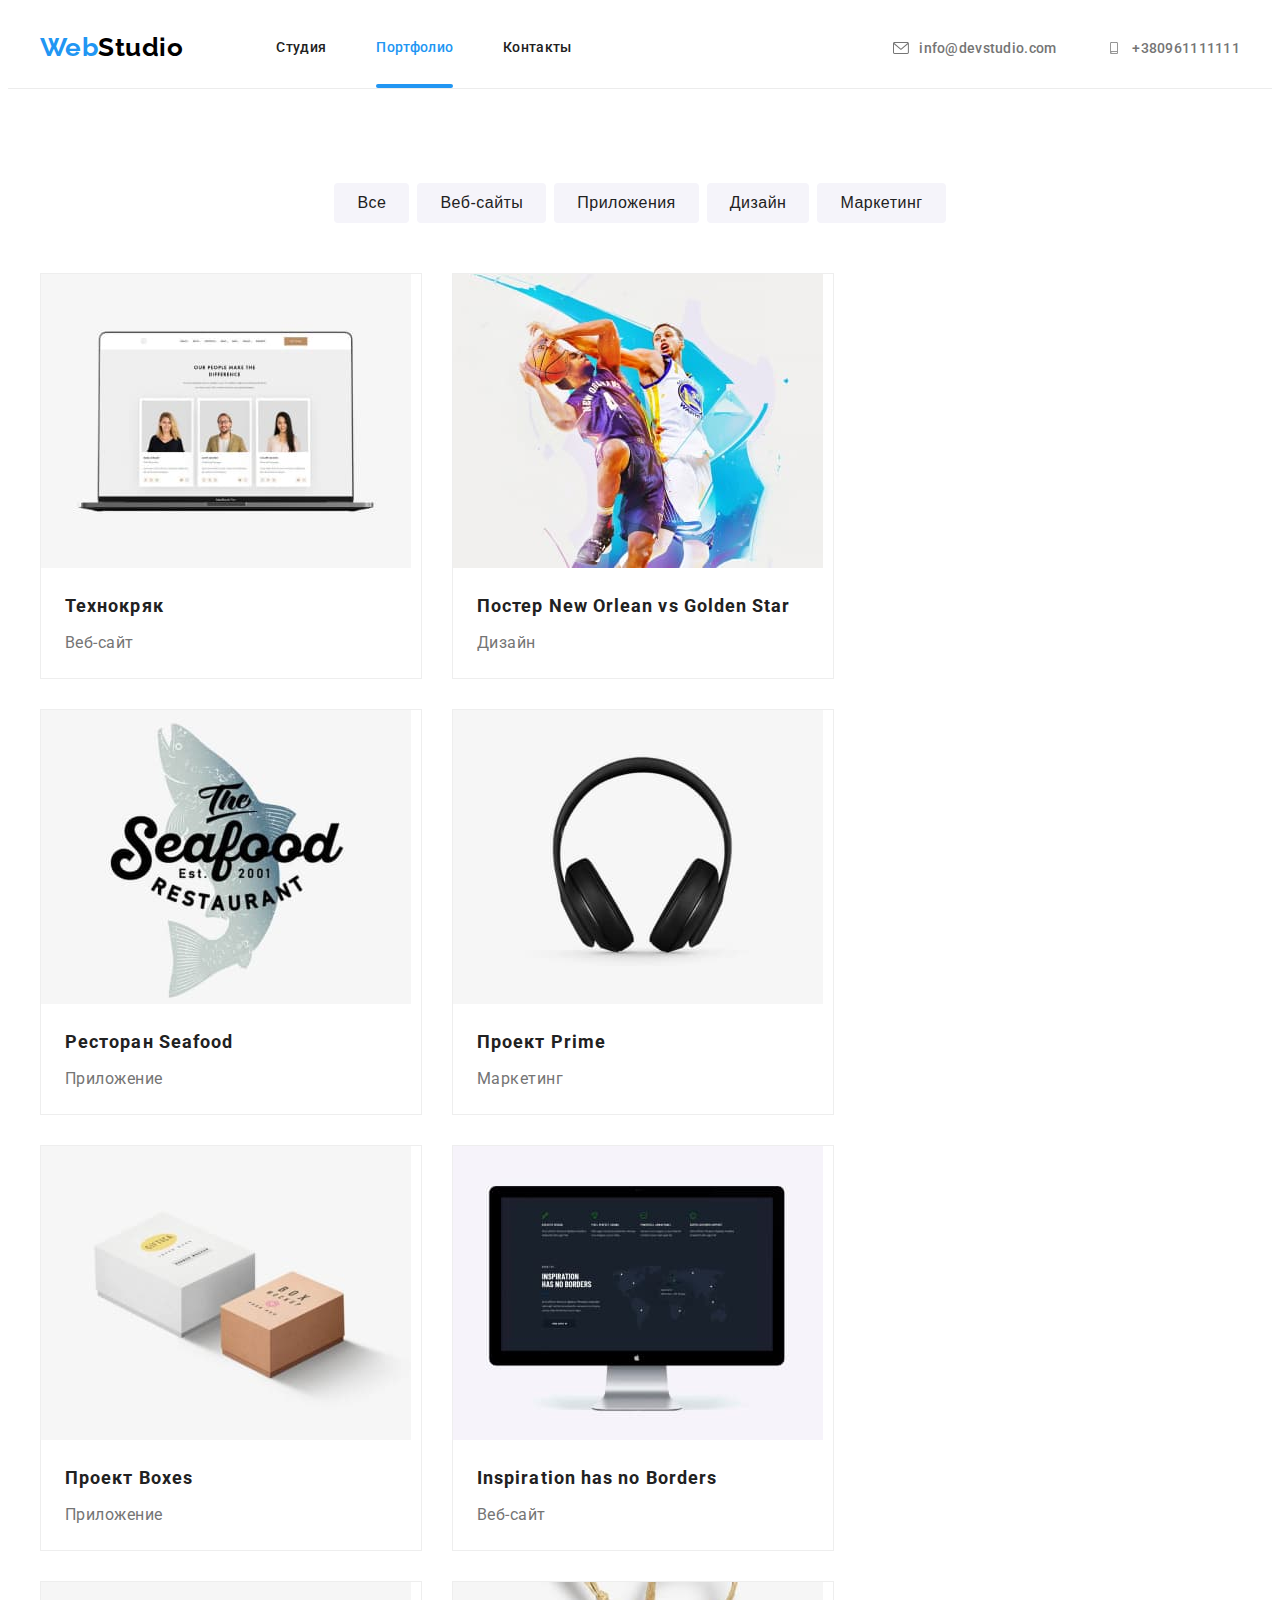
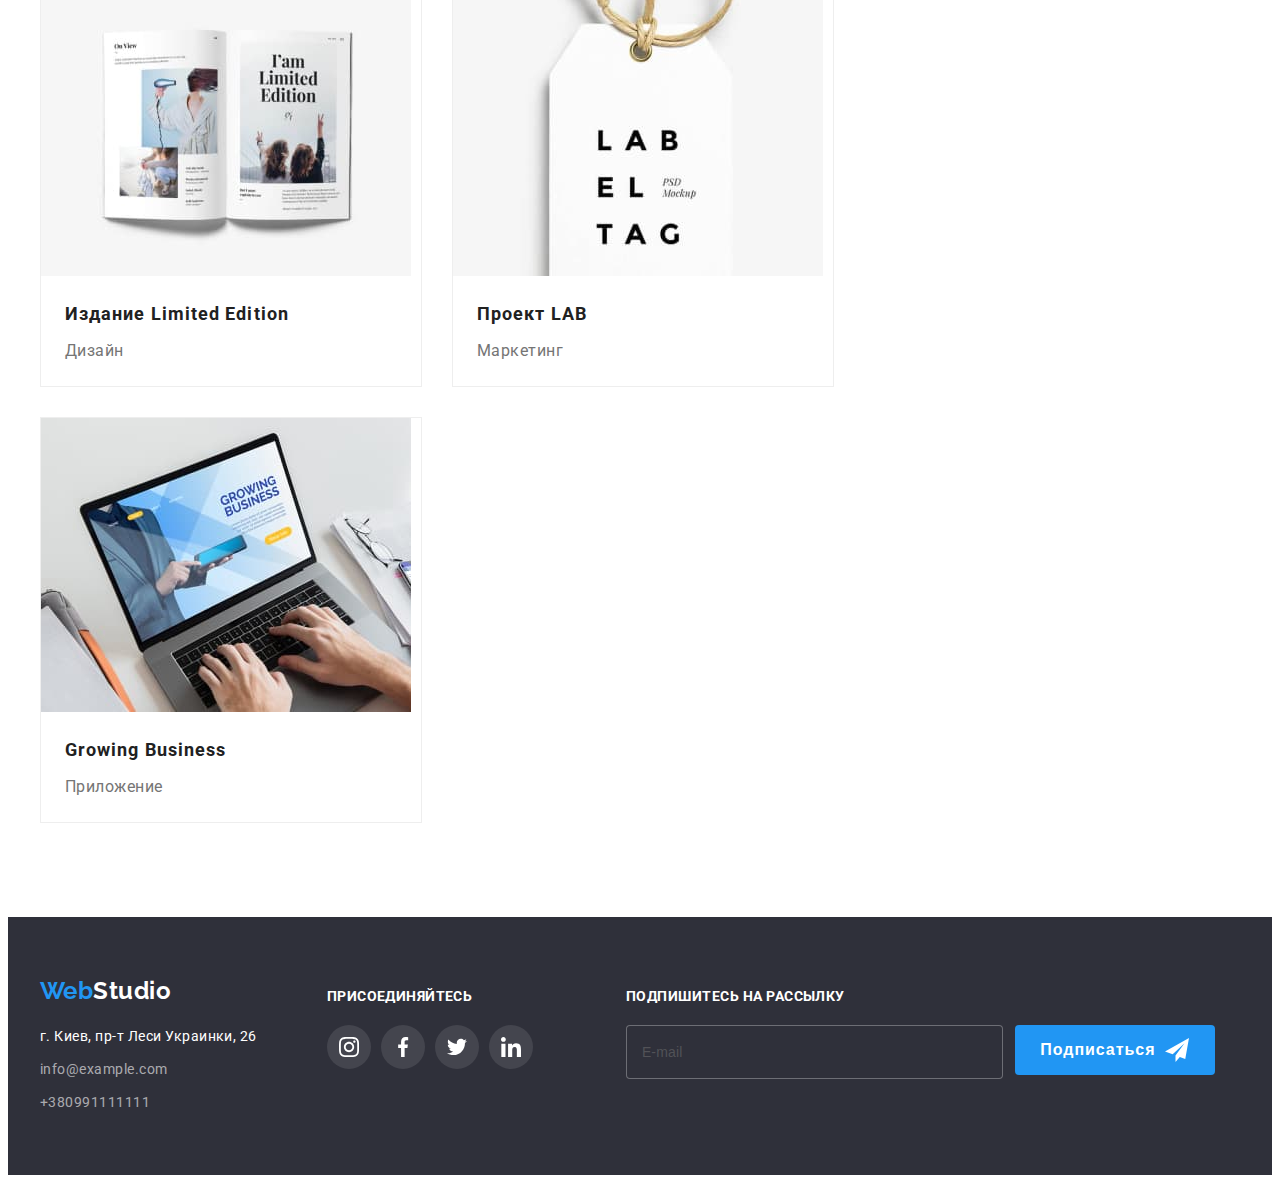
==== commit 713a5501: "Adaptive first step" ====
--- a/portfolio.html
+++ b/portfolio.html
@@ -18,7 +18,7 @@
       crossorigin="anonymous"
       referrerpolicy="no-referrer"
     />
-    <link rel="stylesheet" href="./CSS/styles.css" />
+    
     <link rel="stylesheet" href="./CSS/main.min.css">
   </head>
   <body>
--- a/CSS/main.min.css
+++ b/CSS/main.min.css
@@ -1,2 +1,2 @@
-:root{--main-text-color: #212121;--secondary-text-color: #757575;--logo-specific-color: #2196f3;--background-color: #ffffff;--footer-color: #2f303a;--footer-text: rgba(255, 255, 255, 0.6);--logo-black: #000000;--our-team-bg: #f5f4fa;--border-nav-col: #ececec;--border-img-portf: #eeeeee;--icon-team-cont: #afb1b8;--icon-team-cont-accent: #ffffff;--icon-footer-ellipse: rgba(255, 255, 255, 0.1);--img-descr-overlay: rgba(47, 48, 58, 0.8);--modal-btn: #188ce8;--gap: 30px;--item: 1}body{background-color:var(--background-color);font-family:Roboto, sans-serif;letter-spacing:0.03em;color:var(--main-text-color)}img{display:block;max-width:100%;height:auto}.list{list-style:none;padding:0;margin:0}.link{text-decoration:none}.container{width:1200px;margin-left:auto;margin-right:auto;padding-left:15px;padding-right:15px}.section{padding:94px 0}.visually-hidden{position:absolute;white-space:nowrap;width:1px;height:1px;overflow:hidden;border:0;padding:0;clip:rect(0 0 0 0);clip-path:inset(50%);margin:-1px}.section-title{margin-top:0;margin-bottom:50px;font-weight:700;font-size:36px;line-height:1.2;text-align:center}.header{border-bottom:1px solid var(--border-nav-col)}.container.nav{display:flex}.header-nav{display:flex;align-items:center}.header-nav__list{letter-spacing:0.02em;display:flex;margin-left:93px}.header-nav__link{display:block;color:var(--main-text-color);padding-top:32px;padding-bottom:32px;font-weight:500;font-size:14px;line-height:1.14;text-decoration:none;transition:color 250ms ease}.header-nav__link:hover,.header-nav__link:focus{color:var(--logo-specific-color)}.header-nav__link_current{color:var(--logo-specific-color)}.header-nav__item{position:relative}.header-nav__item:not(:last-child){margin-right:50px}.header-contacts{display:flex;align-items:center;margin-left:auto}.header-contacts__link{color:var(--secondary-text-color);letter-spacing:0.02em;font-size:14px;line-height:1.15;font-weight:500;display:flex;align-items:center;text-decoration:none;padding-top:32px;padding-bottom:32px;transition:color 250ms ease}.header-contacts__link:hover,.header-contacts__link:focus{color:var(--logo-specific-color)}.header-contacts__item:not(:last-child){margin-right:50px}.header-contacts__icon{margin-right:10px;fill:currentColor;transition:fill 250ms ease}.header-contacts__icon:hover,.header-contacts__icon:focus{fill:currentColor}.hero-overlay{background-color:var(--footer-color);max-width:1600px;height:600px;margin-left:auto;margin-right:auto;padding:200px 0;background-image:linear-gradient(to right, rgba(47,48,58,0.4), rgba(47,48,58,0.4)),url(../images/main-img.jpg);background-repeat:no-repeat;background-position:center;background-size:cover}.hero-overlay__title{margin:0 auto;color:var(--background-color);font-weight:900;font-size:44px;line-height:1.4;letter-spacing:0.06em;text-align:center;text-transform:uppercase;max-width:696px;margin-bottom:30px}.features-section{padding-bottom:47px}.features-section__list{display:flex}.features-section__item{width:270px}.features-section__item:not(:last-child){margin-right:30px}.features-section__item::before{display:block;content:'';height:120px;background-color:#f5f4fa;background-size:contain;background-position:center;background-repeat:no-repeat;margin-bottom:30px}.features-section__title{margin-bottom:10px;margin-top:0;font-weight:700;font-size:14px;line-height:1.15;text-transform:uppercase}.features-section__text{margin-top:0;margin-bottom:0;color:var(--secondary-text-color);font-size:14px;line-height:1.71}.icon-antenna::before{background-image:url(../images/portfolio/icons/antenna.svg);background-size:70px}.icon-clock::before{background-image:url(../images/portfolio/icons/clock.svg);background-size:70px}.icon-diagram::before{background-image:url(../images/portfolio/icons/diagram.svg);background-size:70px}.icon-astronaut::before{background-image:url(../images/portfolio/icons/astronaut.svg);background-size:70px}.works-section{padding-top:47px}.works-section__list{display:flex}.works-section__item{position:relative}.works-section__item:not(:last-child){margin-right:30px}.works-section__descr{display:flex;position:absolute;margin:0;color:var(--icon-team-cont-accent);font-weight:500;font-size:14px;line-height:1.14;align-items:center;justify-content:center;text-transform:uppercase;height:70px;width:100%;background-color:var(--img-descr-overlay);bottom:0}.team-border{background-color:var(--our-team-bg)}.team-section{display:flex}.team-section__title{margin-top:0px;margin-bottom:10px;font-weight:500;font-size:16px;line-height:1.2;text-align:center}.team-section__text{margin-top:0;margin-bottom:16px;color:var(--secondary-text-color);font-size:16px;line-height:1.2;text-align:center}.team-section__items{background-color:var(--background-color);box-shadow:0px 1px 3px rgba(0,0,0,0.12),0px 1px 1px rgba(0,0,0,0.14),0px 2px 1px rgba(0,0,0,0.2);border-radius:0px 0px 4px 4px}.team-section__items:not(:last-child){margin-right:30px}.team-section__descr{margin-top:0;margin-bottom:0;padding-bottom:30px;padding-top:30px}.socials-list{display:flex;justify-content:center}.socials-list__items{width:44px;height:44px}.socials-list__items:not(:last-child){margin-right:10px}.socials-list__link{width:100%;height:100%;border-radius:50%;background-color:var(--background-color);display:flex;align-items:center;justify-content:center;color:var(--icon-team-cont);transition:color 250ms ease, background-color 250ms ease}.socials-list__link:hover,.socials-list__link:focus{background-color:var(--logo-specific-color);color:var(--icon-team-cont-accent)}.socials-list__icons{width:20px;height:20px;fill:currentColor}.clients-section-wrap{padding-top:94px;padding-bottom:94px}.clients-text{margin-top:0px;margin-bottom:50px;text-align:center;font-weight:700;font-size:36px;line-height:1.16}.clients{display:flex;justify-content:center}.clients-item{width:170px;height:92px}.clients-item:not(:last-child){margin-right:30px}.clients-item-link{border:1px solid var(--icon-team-cont);width:100%;height:100%;border-radius:4px;display:flex;justify-content:center;align-items:center;color:var(--icon-team-cont);transition:border-color 250ms ease}.clients-item-link:hover,.clients-item-link:focus{border-color:var(--logo-specific-color)}.clients-item-link:hover .icon-team-com,.clients-item-link:focus .icon-team-com{border-color:var(--logo-specific-color);fill:var(--logo-specific-color)}.icon-team-com{width:106px;height:60px;fill:var(--icon-team-cont);transition:border-color 250ms ease, fill 250ms ease}.footer{background-color:var(--footer-color);padding-top:60px;padding-bottom:60px}.footer-contacts{display:inline-block;color:var(--footer-text);font-size:14px;line-height:1.71;text-decoration:none;transition:color 250ms ease}.footer-contacts:not(:last-child){margin-bottom:9px}.footer-contacts:hover,.footer-contacts:focus{color:var(--logo-specific-color)}.address{color:var(--background-color);font-size:14px;font-style:normal;line-height:1.71;text-decoration:none;margin-bottom:9px}.footer-style{display:flex}.footer-social-text{margin-top:0px;margin-bottom:20px;font-weight:700;font-size:14px;line-height:1.14;letter-spacing:0.03em;text-transform:uppercase;color:var(--icon-team-cont-accent)}.footer-socials{margin-left:70px;align-items:center;padding-top:12px}.icon-footer-list{display:flex;justify-content:center}.footer-socials-item{width:44px;height:44px}.footer-socials-item:not(:last-child){margin-right:10px}.footer-socials-link{width:100%;height:100%;border-radius:50%;background-color:var(--icon-footer-ellipse);display:flex;justify-content:center;align-items:center;fill:var(--icon-team-cont-accent);transition:background-color 250ms ease}.footer-socials-link:hover,.footer-socials-link:focus{background-color:var(--logo-specific-color)}.footer-socials-icon{width:20px;height:20px}.follow-us-title{margin:0;margin-bottom:20px;color:var(--icon-team-cont-accent);font-weight:700;font-size:14px;line-height:1.14;text-transform:uppercase}.follow-us{margin-left:93px;padding-top:12px}.follow-us-form input{color:var(--icon-team-cont-accent);font-size:14px;line-height:1.14;margin-right:12px}.follow-btn{width:200px;height:50px;background-color:var(--logo-specific-color);border:1px solid transparent;border-radius:4px;font-weight:700;font-size:16px;line-height:1.87;letter-spacing:0.06em;color:var(--icon-team-cont-accent);display:flex;justify-content:center;align-items:center}.btn-form{width:24px;height:24px;margin-left:10px}.follow-us-form input{border:1px solid rgba(255,255,255,0.3);border-radius:4px;width:358px;height:50px;font-size:16px;line-height:1.25;padding-left:15px;background-color:var(--footer-color)}.follow-us-form label{font-size:16px;line-height:1.25;color:rgba(255,255,255,0.6)}.follow-us-form{display:flex}.button-portfolio{background-color:var(--our-team-bg);color:var(--main-text-color);font-weight:500;font-size:16px;line-height:1.62;text-align:center;letter-spacing:0.03em;cursor:pointer;border-radius:4px;padding:6px 22px;border:1px solid transparent;min-height:38px;transition:color 250ms ease, background-color 250ms ease}.button-portfolio:hover,.button-portfolio:focus{color:var(--background-color);background-color:var(--logo-specific-color);box-shadow:0px 3px 1px rgba(0,0,0,0.1),0px 1px 2px rgba(0,0,0,0.08),0px 2px 2px rgba(0,0,0,0.12);border-radius:4px}.port-btn-item:not(:last-child){margin-right:8px}.portfolio-filter-btn{display:flex;justify-content:center;margin-bottom:50px}.portfolio-main-section{margin-bottom:-30px;margin-right:-30px;display:flex;flex-wrap:wrap}.portfolio-img:hover{border:1px solid #eeeeee;box-sizing:border-box;box-shadow:0px 1px 1px rgba(0,0,0,0.12),0px 4px 4px rgba(0,0,0,0.06),1px 4px 6px rgba(0,0,0,0.16)}.portfolio-main-section .title{font-weight:700;font-size:18px;line-height:2;letter-spacing:0.06em;margin-top:0;margin-bottom:4px}.portfolio-main-section .text{color:var(--secondary-text-color);font-size:16px;line-height:1.87;margin-top:0;margin-bottom:0}.portfolio-img{border:1px solid var(--border-img-portf);flex-basis:calc(100% / 3 - 30px);margin-bottom:30px;margin-right:30px;transition:box-shadow 250ms ease}.port-img-descr{padding:20px 24px}.header-nav__link_current::after{content:'';display:block;width:100%;height:4px;border-radius:2px;background-color:var(--logo-specific-color);position:absolute;bottom:0}.button{display:block;border-radius:4px;padding:10px 32px;min-width:200px;min-height:50px;border:1px solid transparent;color:var(--background-color);background-color:var(--logo-specific-color);font-weight:700;font-size:16px;line-height:1.87;letter-spacing:0.06em;text-align:center;margin:0 auto;cursor:pointer}.logo-web{color:var(--logo-specific-color)}.logo{font-family:raleway;color:var(--logo-black);font-weight:700;font-size:26px;line-height:1.2;text-decoration:none;padding-top:24px;padding-bottom:25px}.logo-footer{display:inline-block;color:var(--background-color);font-family:Raleway;font-weight:700;font-size:26px;line-height:1.2;text-decoration:none;margin-bottom:20px}.backdrop{position:fixed;top:0;left:0;width:100vw;height:100vh;background-color:rgba(0,0,0,0.2);padding-top:221px}.backdrop.is-hidden{opacity:0;pointer-events:none}.modal{position:absolute;top:50%;left:50%;transform:translate(-50%, -50%);background-color:#fff;min-width:528px;min-height:581px;padding:40px 40px}.modal-cross{width:18px;height:18px;justify-content:center;align-items:center;fill:var(--logo-black);transition:fill 250ms ease}.close-modal{position:absolute;top:8px;right:8px;display:flex;width:30px;height:30px;border-radius:50%;border:1px solid rgba(0,0,0,0.1);justify-content:center;align-items:center;background-color:var(--icon-team-cont-accent)}.close-modal:hover .modal-cross,.close-modal:focus .modal-cross{fill:var(--logo-specific-color)}.overlay-title{margin:0;font-size:18px;line-height:1.56;color:var(--background-color);position:absolute;top:0;left:0;width:100%;height:100%;background-color:rgba(33,150,243,0.9);transform:translatey(100%);transition:transform 250ms ease;padding:63px 24px}.overlay-img-port{position:relative;overflow:hidden}.overlay-img-port:hover .overlay-title{transform:translatey(0)}.input-form{position:relative}.input-form input{outline:none;width:100%;border:1px solid rgba(33,33,33,0.2);border-radius:4px;height:40px;padding:12px 12px 12px 42px;transition:border-color 250ms ease}.input-form input:hover+.icon-modal,.input-form input:focus+.icon-modal{fill:var(--logo-specific-color)}.input-form:hover input,.input-form:focus input{border-color:var(--logo-specific-color)}.modal-form-label{margin-bottom:10px}.icon-modal{width:18px;height:18px;position:absolute;top:50%;left:12px;transform:translateY(-50%);transition:fill 250ms ease}.modal-label{display:block;margin-bottom:4px;color:var(--secondary-text-color);font-size:12px;line-height:1.17;letter-spacing:0.01em}.modal-title{margin:0;margin-bottom:12px;font-weight:700;font-size:20px;line-height:1.15;text-align:center;color:var(--main-text-color)}.btn-modal{font-weight:700;font-size:16px;line-height:1.87;display:block;margin:0 auto;letter-spacing:0.06em;min-width:200px;min-height:50px;color:var(--icon-team-cont-accent);border-color:transparent;padding:10px 54px;text-align:center;cursor:pointer;background:var(--modal-btn);box-shadow:0px 4px 4px rgba(0,0,0,0.15);border-radius:4px}.modal-form-textarea{width:100%;height:auto;margin-bottom:20px}.modal-form-textarea label{margin-bottom:4px}.modal__textarea{resize:none;padding:12px 16px;border:1px solid rgba(33,33,33,0.2);border-radius:4px;width:100%;height:120px;resize:none;outline:none}::placeholder{color:rgba(117,117,117,0.5);font-size:14px;line-height:1.14;letter-spacing:0.01em}.policy{margin-bottom:30px;color:var(--secondary-text-color);font-size:14px;line-height:1.71}.policy-link{position:relative;color:var(--logo-specific-color)}.policy-link.link::after{position:absolute;bottom:0;right:0;content:'';width:100%;height:1px;background-color:var(--logo-specific-color)}.checkbox-icon{width:11px;height:8px}.checkbox-label{position:relative;padding-left:36px}.checkbox-icon-wrap{width:15px;height:15px;border:2px solid #000000;border-radius:2px;margin-right:5px;display:flex;align-items:center;justify-content:center;position:absolute;top:0;left:13px}.input-check:checked+.checkbox-label span{background-color:var(--logo-specific-color);border-color:transparent}
+:root{--main-text-color: #212121;--secondary-text-color: #757575;--logo-specific-color: #2196f3;--background-color: #ffffff;--footer-color: #2f303a;--footer-text: rgba(255, 255, 255, 0.6);--logo-black: #000000;--our-team-bg: #f5f4fa;--border-nav-col: #ececec;--border-img-portf: #eeeeee;--icon-team-cont: #afb1b8;--icon-team-cont-accent: #ffffff;--icon-footer-ellipse: rgba(255, 255, 255, 0.1);--img-descr-overlay: rgba(47, 48, 58, 0.8);--modal-btn: #188ce8;--gap: 30px;--item: 1}body{background-color:var(--background-color);font-family:Roboto, sans-serif;letter-spacing:0.03em;color:var(--main-text-color)}img{display:block;max-width:100%;height:auto}h1,h2,h3,h4,h5,h6,p{margin:0;padding:0}.list{list-style:none;padding:0;margin:0}.link{text-decoration:none}.container{width:100%;margin:0 auto;padding-left:15px;padding-right:15px}@media screen and (min-width: 480px){.container{width:480px}}@media screen and (min-width: 768px){.container{width:768px}}@media screen and (min-width: 1200px){.container{width:1200px}}.section{padding:60px 0}@media screen and (min-width: 1200px){.section{padding:94px 0}}.visually-hidden{position:absolute;white-space:nowrap;width:1px;height:1px;overflow:hidden;border:0;padding:0;clip:rect(0 0 0 0);clip-path:inset(50%);margin:-1px}.section-title{margin-bottom:30px;font-weight:700;font-size:28px;line-height:1.18;text-align:center}@media screen and (min-width: 1200px){.section-title{font-size:36px;line-height:1.17;margin-bottom:50px}}.header{border-bottom:1px solid var(--border-nav-col)}.container.nav{display:flex}.header-nav{display:flex;align-items:center}.header-nav__list{letter-spacing:0.02em;display:flex;margin-left:93px}.header-nav__link{display:block;color:var(--main-text-color);padding-top:32px;padding-bottom:32px;font-weight:500;font-size:14px;line-height:1.14;text-decoration:none;transition:color 250ms ease}.header-nav__link:hover,.header-nav__link:focus{color:var(--logo-specific-color)}.header-nav__link_current{color:var(--logo-specific-color)}.header-nav__item{position:relative}.header-nav__item:not(:last-child){margin-right:50px}.header-contacts{display:flex;align-items:center;margin-left:auto}.header-contacts__link{color:var(--secondary-text-color);letter-spacing:0.02em;font-size:14px;line-height:1.15;font-weight:500;display:flex;align-items:center;text-decoration:none;padding-top:32px;padding-bottom:32px;transition:color 250ms ease}.header-contacts__link:hover,.header-contacts__link:focus{color:var(--logo-specific-color)}.header-contacts__item:not(:last-child){margin-right:50px}.header-contacts__icon{margin-right:10px;fill:currentColor;transition:fill 250ms ease}.header-contacts__icon:hover,.header-contacts__icon:focus{fill:currentColor}.hero-overlay{max-width:480px;height:400px;background-color:var(--footer-color);margin-left:auto;margin-right:auto;padding:118px 0;background-image:linear-gradient(to right, rgba(47,48,58,0.4), rgba(47,48,58,0.4)),url(../images/main-img.jpg);background-repeat:no-repeat;background-position:center;background-size:cover}@media screen and (min-width: 768px){.hero-overlay{max-width:768px;height:400px}}@media screen and (min-width: 1200px){.hero-overlay{background-color:var(--footer-color);max-width:1600px;height:600px;padding:200px 0;background-image:linear-gradient(to right, rgba(47,48,58,0.4), rgba(47,48,58,0.4)),url(../images/main-img.jpg);background-repeat:no-repeat;background-position:center;background-size:cover}}.hero-overlay__title{max-width:360px;margin:0 auto;color:var(--background-color);font-weight:900;font-size:26px;line-height:1.62;text-align:center;letter-spacing:0.06em;text-transform:uppercase;margin-bottom:30px}@media screen and (min-width: 1200px){.hero-overlay__title{font-size:44px;line-height:1.4;max-width:696px}}@media screen and (min-width: 1200px){.features-section{padding-bottom:47px}}.features-section__list{margin-bottom:-30px}@media screen and (min-width: 768px){.features-section__list{display:flex;flex-wrap:wrap;margin-right:-30px}}@media screen and (min-width: 768px) and (min-width: 1200px){.features-section__list{margin-bottom:0}}.features-section__item{margin-bottom:30px}.features-section__item::before{display:block;content:'';height:120px;background-color:#f5f4fa;background-size:contain;background-position:center;background-repeat:no-repeat;margin-bottom:30px}@media screen and (min-width: 768px){.features-section__item{width:354px;margin-right:30px}}@media screen and (min-width: 1200px){.features-section__item{width:270px}.features-section__item:last-child{margin-right:0px}}.features-section__title{font-weight:700;font-size:14px;line-height:1.15;text-transform:uppercase;margin-bottom:10px;text-align:center}@media screen and (min-width: 768px){.features-section__title{text-align:left}}.features-section__text{font-size:14px;line-height:1.71;color:var(--secondary-text-color)}.icon-antenna::before{background-image:url(../images/portfolio/icons/antenna.svg);background-size:70px}.icon-clock::before{background-image:url(../images/portfolio/icons/clock.svg);background-size:70px}.icon-diagram::before{background-image:url(../images/portfolio/icons/diagram.svg);background-size:70px}.icon-astronaut::before{background-image:url(../images/portfolio/icons/astronaut.svg);background-size:70px}.works-section{display:none}@media screen and (min-width: 1200px){.works-section{display:block;padding-top:47px}}.works-section__list{display:none}@media screen and (min-width: 1200px){.works-section__list{display:flex}}.works-section__item{display:none}@media screen and (min-width: 1200px){.works-section__item{display:block;position:relative}.works-section__item:not(:last-child){margin-right:30px}}.works-section__descr{display:none}@media screen and (min-width: 1200px){.works-section__descr{display:flex;position:absolute;margin:0;color:var(--icon-team-cont-accent);font-weight:500;font-size:14px;line-height:1.14;align-items:center;justify-content:center;text-transform:uppercase;height:70px;width:100%;background-color:var(--img-descr-overlay);bottom:0}}.team-border{background-color:var(--our-team-bg)}@media screen and (min-width: 768px){.team-section{display:flex;flex-wrap:wrap;margin-bottom:-30px}}@media screen and (min-width: 1200px){.team-section{display:grid;grid-template-columns:repeat(4, 1fr);gap:30px}}.img-team{width:450px}@media screen and (min-width: 768px){.img-team{max-width:354px}}@media screen and (min-width: 1200px){.img-team{width:270px}}.team-section__items{width:100%;background-color:var(--background-color);box-shadow:0px 1px 3px rgba(0,0,0,0.12),0px 1px 1px rgba(0,0,0,0.14),0px 2px 1px rgba(0,0,0,0.2);border-radius:0px 0px 4px 4px;margin-bottom:30px}@media screen and (min-width: 450px){.team-section__items{width:450px}}@media screen and (min-width: 768px){.team-section__items{width:354px}.team-section__items:nth-child(2n+1){margin-right:30px}}@media screen and (min-width: 1200px){.team-section__items{width:270px}.team-section__items:nth-child(2n+1){margin-right:0px}}.team-section__title{font-weight:500;font-size:16px;line-height:1.19;text-align:center;margin-bottom:10px}.team-section__text{margin-top:0;margin-bottom:16px;color:var(--secondary-text-color);font-size:16px;line-height:1.2;text-align:center}.team-section__descr{margin-top:0;margin-bottom:0;padding-bottom:24px;padding-top:30px}@media screen and (min-width: 1200px){.team-section__descr{padding-bottom:30px}}.socials-list{display:flex;justify-content:center}.socials-list__items{width:44px;height:44px}.socials-list__items:not(:last-child){margin-right:10px}.socials-list__link{width:100%;height:100%;border-radius:50%;background-color:var(--background-color);display:flex;align-items:center;justify-content:center;color:var(--icon-team-cont);transition:color 250ms ease, background-color 250ms ease}.socials-list__link:hover,.socials-list__link:focus{background-color:var(--logo-specific-color);color:var(--icon-team-cont-accent)}.socials-list__icons{width:20px;height:20px;fill:currentColor}.clients{display:grid;grid-template-columns:repeat(2, 1fr);gap:30px}@media screen and (min-width: 768px){.clients{grid-template-columns:repeat(3, 1fr)}}@media screen and (min-width: 1200px){.clients{grid-template-columns:repeat(6, 1fr)}}.clients-item{width:210px;height:92px}@media screen and (min-width: 768px){.clients-item{width:226px}}@media screen and (min-width: 1200px){.clients-item{width:170px}}.clients-item-link{border:1px solid var(--icon-team-cont);width:100%;height:100%;border-radius:4px;display:flex;justify-content:center;align-items:center;color:var(--icon-team-cont);transition:border-color 250ms ease}.clients-item-link:hover,.clients-item-link:focus{border-color:var(--logo-specific-color)}.clients-item-link:hover .icon-team-com,.clients-item-link:focus .icon-team-com{border-color:var(--logo-specific-color);fill:var(--logo-specific-color)}.icon-team-com{width:106px;height:60px;fill:var(--icon-team-cont);transition:border-color 250ms ease, fill 250ms ease}.footer{background-color:var(--footer-color);padding-top:60px;padding-bottom:60px}.footer-contacts{display:inline-block;color:var(--footer-text);font-size:14px;line-height:1.71;text-decoration:none;transition:color 250ms ease}.footer-contacts:not(:last-child){margin-bottom:8px}.footer-contacts:hover,.footer-contacts:focus{color:var(--logo-specific-color)}@media screen and (min-width: 1200px){.footer-contacts:not(:last-child){margin-bottom:9px}}.address{color:var(--background-color);font-size:14px;font-style:normal;text-decoration:none;line-height:1.71;margin-bottom:8px}@media screen and (min-width: 1200px){.address{margin-bottom:9px}}@media screen and (min-width: 1200px){.footer-style{display:flex}}.footer-social-text{margin-top:0px;margin-bottom:20px;font-weight:700;font-size:14px;line-height:1.14;letter-spacing:0.03em;text-transform:uppercase;color:var(--icon-team-cont-accent)}@media screen and (min-width: 1200px){.footer-socials{margin-left:70px;align-items:center;padding-top:12px}}.icon-footer-list{display:flex;justify-content:center}.footer-socials-item{width:44px;height:44px}.footer-socials-item:not(:last-child){margin-right:10px}.footer-socials-link{width:100%;height:100%;border-radius:50%;background-color:var(--icon-footer-ellipse);display:flex;justify-content:center;align-items:center;fill:var(--icon-team-cont-accent);transition:background-color 250ms ease}.footer-socials-link:hover,.footer-socials-link:focus{background-color:var(--logo-specific-color)}.footer-socials-icon{width:20px;height:20px}.follow-us-title{margin:0;margin-bottom:20px;color:var(--icon-team-cont-accent);font-weight:700;font-size:14px;line-height:1.14;text-transform:uppercase}@media screen and (min-width: 1200px){.follow-us{margin-left:93px;padding-top:12px}}.follow-us-form input{color:var(--icon-team-cont-accent);font-size:14px;line-height:1.14;margin-right:12px}.follow-btn{width:200px;height:50px;background-color:var(--logo-specific-color);border:1px solid transparent;border-radius:4px;font-weight:700;font-size:16px;line-height:1.87;letter-spacing:0.06em;color:var(--icon-team-cont-accent);display:flex;justify-content:center;align-items:center}.btn-form{width:24px;height:24px;margin-left:10px}.follow-us-form input{border:1px solid rgba(255,255,255,0.3);border-radius:4px;width:358px;height:50px;font-size:16px;line-height:1.25;padding-left:15px;background-color:var(--footer-color)}.follow-us-form label{font-size:16px;line-height:1.25;color:rgba(255,255,255,0.6)}.follow-us-form{display:flex}.button-portfolio{background-color:var(--our-team-bg);color:var(--main-text-color);font-weight:500;font-size:16px;line-height:1.62;text-align:center;letter-spacing:0.03em;cursor:pointer;border-radius:4px;padding:6px 22px;border:1px solid transparent;min-height:38px;transition:color 250ms ease, background-color 250ms ease}.button-portfolio:hover,.button-portfolio:focus{color:var(--background-color);background-color:var(--logo-specific-color);box-shadow:0px 3px 1px rgba(0,0,0,0.1),0px 1px 2px rgba(0,0,0,0.08),0px 2px 2px rgba(0,0,0,0.12);border-radius:4px}.port-btn-item:not(:last-child){margin-right:8px}.portfolio-filter-btn{display:flex;justify-content:center;margin-bottom:50px}.portfolio-main-section{margin-bottom:-30px;margin-right:-30px;display:flex;flex-wrap:wrap}.portfolio-img:hover{border:1px solid #eeeeee;box-sizing:border-box;box-shadow:0px 1px 1px rgba(0,0,0,0.12),0px 4px 4px rgba(0,0,0,0.06),1px 4px 6px rgba(0,0,0,0.16)}.portfolio-main-section .title{font-weight:700;font-size:18px;line-height:2;letter-spacing:0.06em;margin-top:0;margin-bottom:4px}.portfolio-main-section .text{color:var(--secondary-text-color);font-size:16px;line-height:1.87;margin-top:0;margin-bottom:0}.portfolio-img{border:1px solid var(--border-img-portf);flex-basis:calc(100% / 3 - 30px);margin-bottom:30px;margin-right:30px;transition:box-shadow 250ms ease}.port-img-descr{padding:20px 24px}.header-nav__link_current::after{content:'';display:block;width:100%;height:4px;border-radius:2px;background-color:var(--logo-specific-color);position:absolute;bottom:0}.button{display:block;border-radius:4px;padding:10px 32px;min-width:200px;min-height:50px;border:1px solid transparent;color:var(--background-color);background-color:var(--logo-specific-color);font-weight:700;font-size:16px;line-height:1.87;letter-spacing:0.06em;text-align:center;margin:0 auto;cursor:pointer}.logo-web{color:var(--logo-specific-color)}.logo{font-family:raleway;color:var(--logo-black);font-weight:700;font-size:26px;line-height:1.2;text-decoration:none;padding-top:24px;padding-bottom:25px}.logo-footer{display:inline-block;color:var(--background-color);font-family:Raleway;font-weight:700;font-size:24px;line-height:1.17;text-decoration:none;margin-bottom:20px;text-align:center}@media screen and (min-with: 1200px){.logo-footer{font-size:26px;line-height:1.2}}.backdrop{position:fixed;top:0;left:0;width:100vw;height:100vh;background-color:rgba(0,0,0,0.2);padding-top:221px}.backdrop.is-hidden{opacity:0;pointer-events:none}.modal{position:absolute;top:50%;left:50%;transform:translate(-50%, -50%);background-color:#fff;min-width:528px;min-height:581px;padding:40px 40px}.modal-cross{width:18px;height:18px;justify-content:center;align-items:center;fill:var(--logo-black);transition:fill 250ms ease}.close-modal{position:absolute;top:8px;right:8px;display:flex;width:30px;height:30px;border-radius:50%;border:1px solid rgba(0,0,0,0.1);justify-content:center;align-items:center;background-color:var(--icon-team-cont-accent)}.close-modal:hover .modal-cross,.close-modal:focus .modal-cross{fill:var(--logo-specific-color)}.overlay-title{margin:0;font-size:18px;line-height:1.56;color:var(--background-color);position:absolute;top:0;left:0;width:100%;height:100%;background-color:rgba(33,150,243,0.9);transform:translatey(100%);transition:transform 250ms ease;padding:63px 24px}.overlay-img-port{position:relative;overflow:hidden}.overlay-img-port:hover .overlay-title{transform:translatey(0)}.input-form{position:relative}.input-form input{outline:none;width:100%;border:1px solid rgba(33,33,33,0.2);border-radius:4px;height:40px;padding:12px 12px 12px 42px;transition:border-color 250ms ease}.input-form input:hover+.icon-modal,.input-form input:focus+.icon-modal{fill:var(--logo-specific-color)}.input-form:hover input,.input-form:focus input{border-color:var(--logo-specific-color)}.modal-form-label{margin-bottom:10px}.icon-modal{width:18px;height:18px;position:absolute;top:50%;left:12px;transform:translateY(-50%);transition:fill 250ms ease}.modal-label{display:block;margin-bottom:4px;color:var(--secondary-text-color);font-size:12px;line-height:1.17;letter-spacing:0.01em}.modal-title{margin:0;margin-bottom:12px;font-weight:700;font-size:20px;line-height:1.15;text-align:center;color:var(--main-text-color)}.btn-modal{font-weight:700;font-size:16px;line-height:1.87;display:block;margin:0 auto;letter-spacing:0.06em;min-width:200px;min-height:50px;color:var(--icon-team-cont-accent);border-color:transparent;padding:10px 54px;text-align:center;cursor:pointer;background:var(--modal-btn);box-shadow:0px 4px 4px rgba(0,0,0,0.15);border-radius:4px}.modal-form-textarea{width:100%;height:auto;margin-bottom:20px}.modal-form-textarea label{margin-bottom:4px}.modal__textarea{resize:none;padding:12px 16px;border:1px solid rgba(33,33,33,0.2);border-radius:4px;width:100%;height:120px;resize:none;outline:none}::placeholder{color:rgba(117,117,117,0.5);font-size:14px;line-height:1.14;letter-spacing:0.01em}.policy{margin-bottom:30px;color:var(--secondary-text-color);font-size:14px;line-height:1.71}.policy-link{position:relative;color:var(--logo-specific-color)}.policy-link.link::after{position:absolute;bottom:0;right:0;content:'';width:100%;height:1px;background-color:var(--logo-specific-color)}.checkbox-icon{width:11px;height:8px}.checkbox-label{position:relative;padding-left:36px}.checkbox-icon-wrap{width:15px;height:15px;border:2px solid #000000;border-radius:2px;margin-right:5px;display:flex;align-items:center;justify-content:center;position:absolute;top:0;left:13px}.input-check:checked+.checkbox-label span{background-color:var(--logo-specific-color);border-color:transparent}
 /*# sourceMappingURL=main.min.css.map */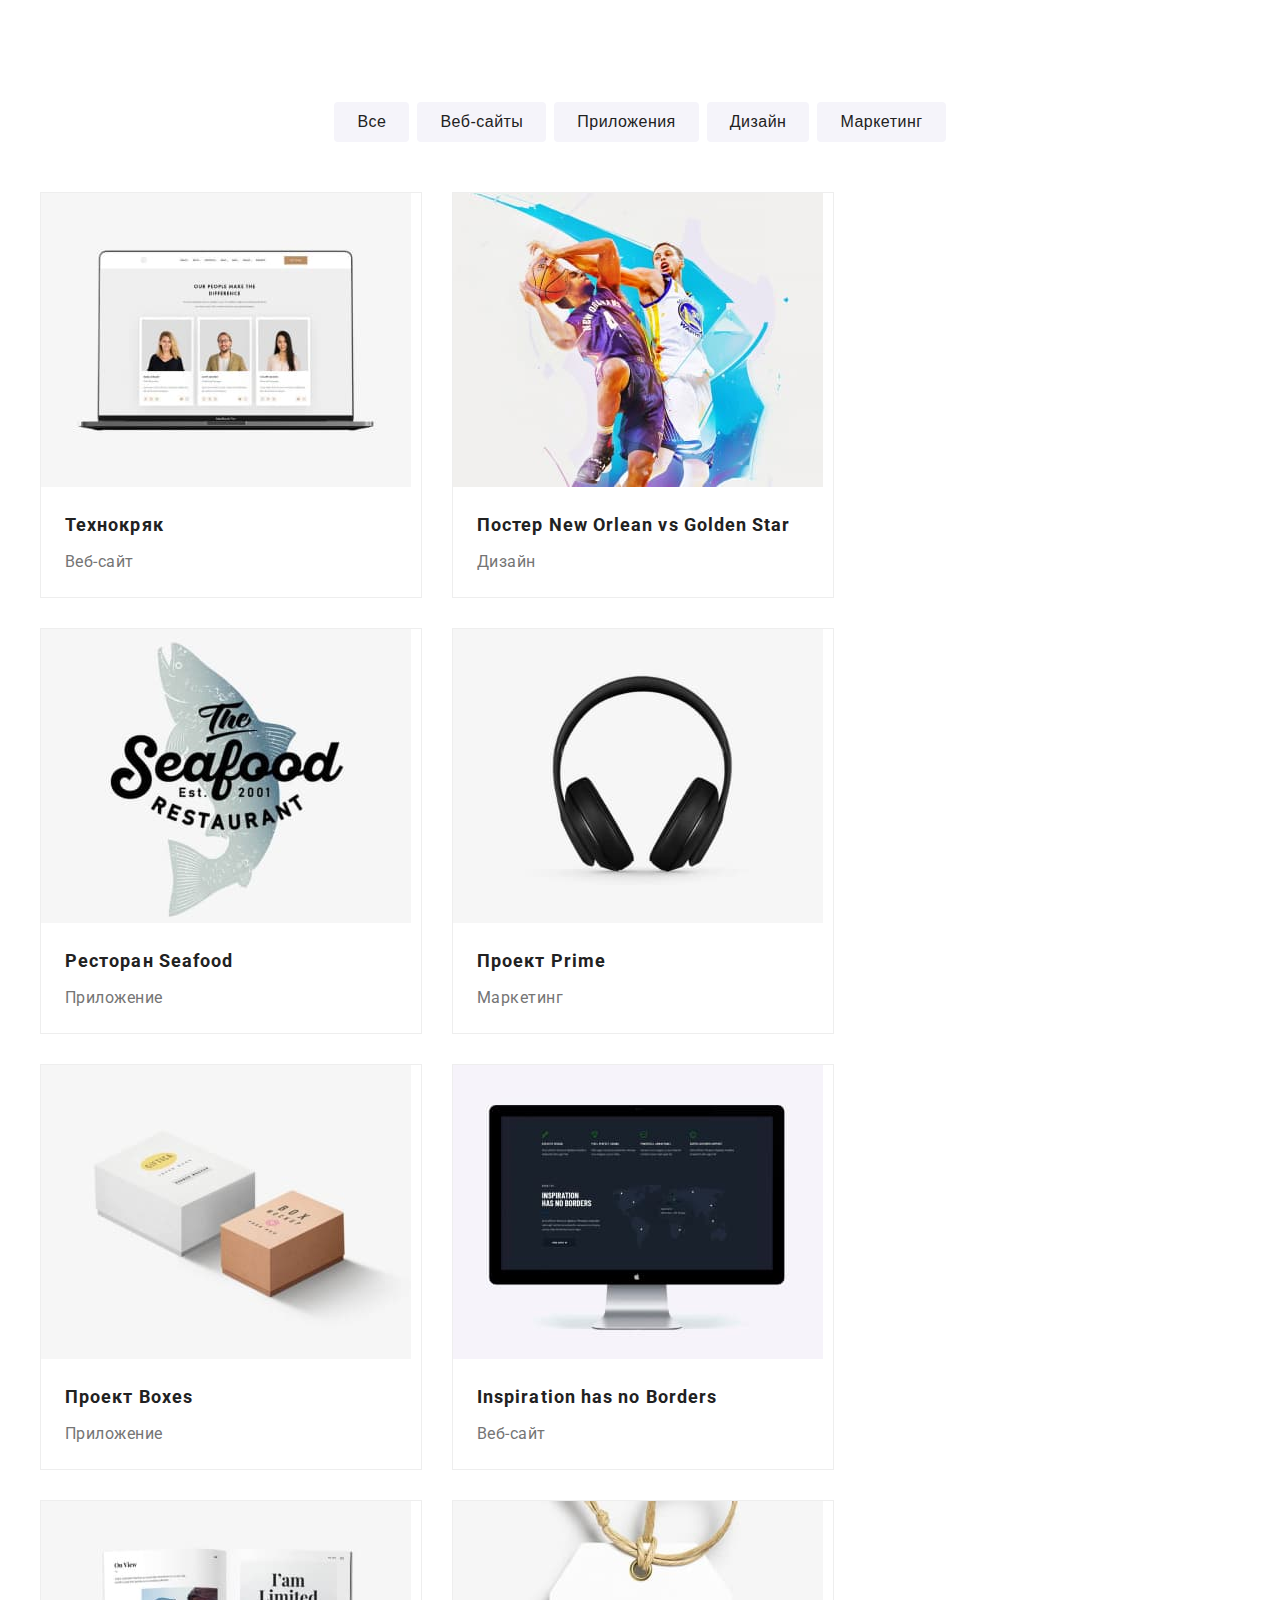
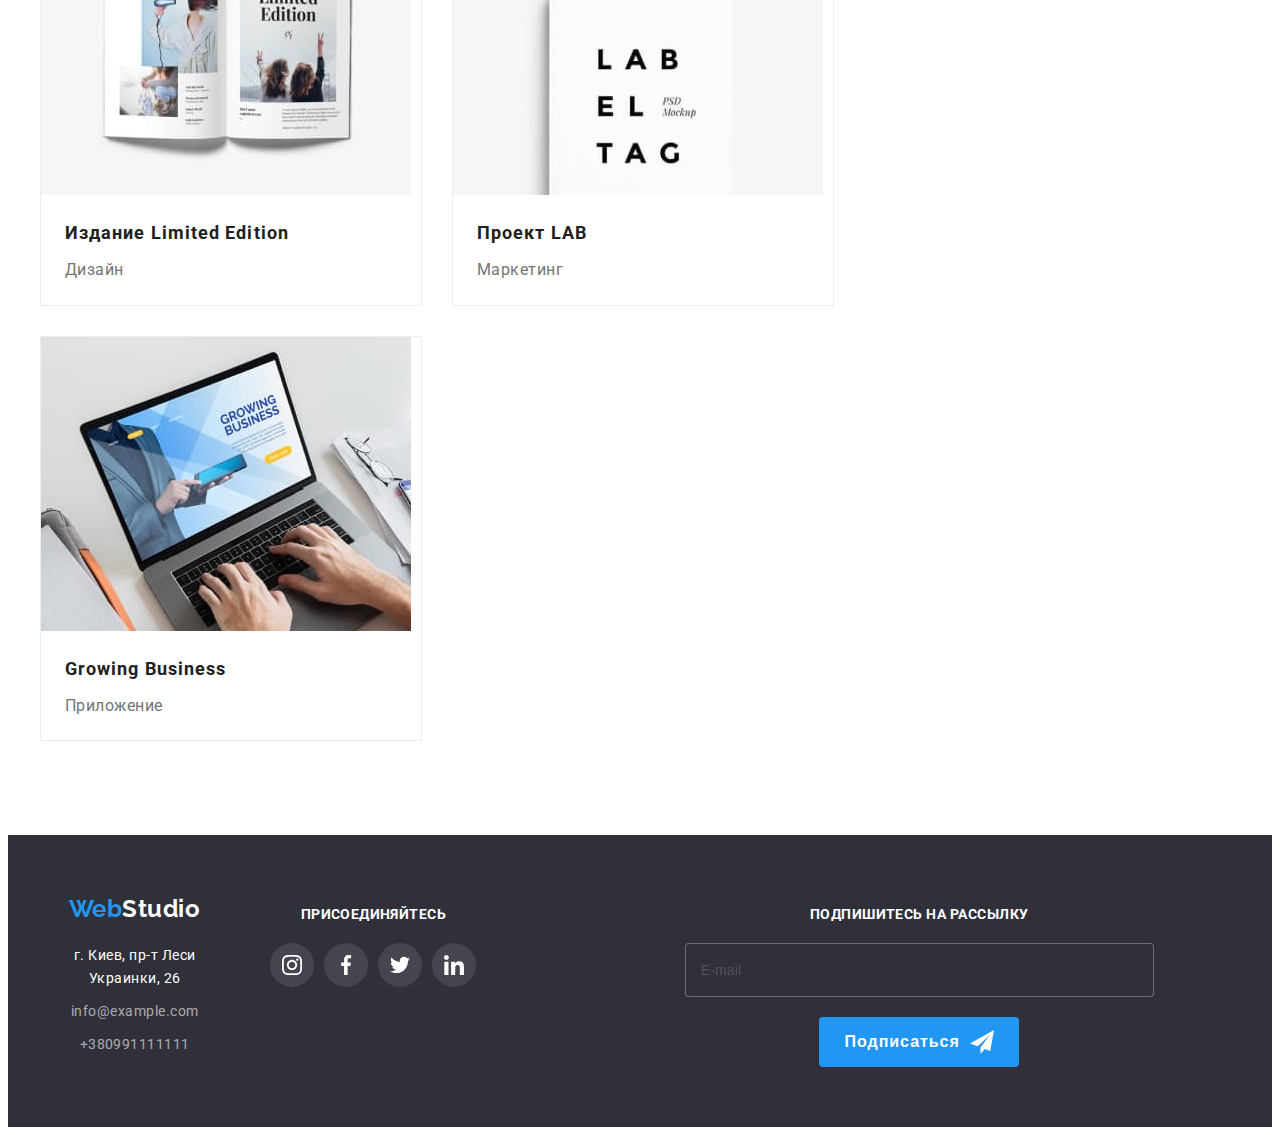
==== commit cb461ec0: "Adaptation (without menu and header)" ====
--- a/portfolio.html
+++ b/portfolio.html
@@ -23,7 +23,7 @@
   </head>
   <body>
     <!--Header-->
-    <header class="header">
+    <!-- <header class="header">
       <div class="container nav">
         <nav class="header-nav">
           <a href="./index.html" class="logo"> <span class="logo-web">Web</span>Studio </a>
@@ -57,7 +57,7 @@
           </li>
         </ul>
       </div>
-    </header>
+    </header> -->
     <!--Filter section buttons-->
     <section class="portfolio-section section">
       <div class="container">
@@ -187,6 +187,7 @@
     <!--Footer-->
     <footer class="footer">
       <div class="container footer-style">
+        <div class="tablet-footer">
         <div class="footer-cont">
           <a href="./index.html" class="logo-footer"> <span class="logo-web">Web</span>Studio </a>
           <address class="address">г. Киев, пр-т Леси Украинки, 26</address>
@@ -225,6 +226,7 @@
               </a>
             </li>
           </ul>
+        </div>
         </div>
         <div class="follow-us">
           <h2 class="follow-us-title">Подпишитесь на рассылку</h2>
--- a/CSS/main.min.css
+++ b/CSS/main.min.css
@@ -1,2 +1,2 @@
-:root{--main-text-color: #212121;--secondary-text-color: #757575;--logo-specific-color: #2196f3;--background-color: #ffffff;--footer-color: #2f303a;--footer-text: rgba(255, 255, 255, 0.6);--logo-black: #000000;--our-team-bg: #f5f4fa;--border-nav-col: #ececec;--border-img-portf: #eeeeee;--icon-team-cont: #afb1b8;--icon-team-cont-accent: #ffffff;--icon-footer-ellipse: rgba(255, 255, 255, 0.1);--img-descr-overlay: rgba(47, 48, 58, 0.8);--modal-btn: #188ce8;--gap: 30px;--item: 1}body{background-color:var(--background-color);font-family:Roboto, sans-serif;letter-spacing:0.03em;color:var(--main-text-color)}img{display:block;max-width:100%;height:auto}h1,h2,h3,h4,h5,h6,p{margin:0;padding:0}.list{list-style:none;padding:0;margin:0}.link{text-decoration:none}.container{width:100%;margin:0 auto;padding-left:15px;padding-right:15px}@media screen and (min-width: 480px){.container{width:480px}}@media screen and (min-width: 768px){.container{width:768px}}@media screen and (min-width: 1200px){.container{width:1200px}}.section{padding:60px 0}@media screen and (min-width: 1200px){.section{padding:94px 0}}.visually-hidden{position:absolute;white-space:nowrap;width:1px;height:1px;overflow:hidden;border:0;padding:0;clip:rect(0 0 0 0);clip-path:inset(50%);margin:-1px}.section-title{margin-bottom:30px;font-weight:700;font-size:28px;line-height:1.18;text-align:center}@media screen and (min-width: 1200px){.section-title{font-size:36px;line-height:1.17;margin-bottom:50px}}.header{border-bottom:1px solid var(--border-nav-col)}.container.nav{display:flex}.header-nav{display:flex;align-items:center}.header-nav__list{letter-spacing:0.02em;display:flex;margin-left:93px}.header-nav__link{display:block;color:var(--main-text-color);padding-top:32px;padding-bottom:32px;font-weight:500;font-size:14px;line-height:1.14;text-decoration:none;transition:color 250ms ease}.header-nav__link:hover,.header-nav__link:focus{color:var(--logo-specific-color)}.header-nav__link_current{color:var(--logo-specific-color)}.header-nav__item{position:relative}.header-nav__item:not(:last-child){margin-right:50px}.header-contacts{display:flex;align-items:center;margin-left:auto}.header-contacts__link{color:var(--secondary-text-color);letter-spacing:0.02em;font-size:14px;line-height:1.15;font-weight:500;display:flex;align-items:center;text-decoration:none;padding-top:32px;padding-bottom:32px;transition:color 250ms ease}.header-contacts__link:hover,.header-contacts__link:focus{color:var(--logo-specific-color)}.header-contacts__item:not(:last-child){margin-right:50px}.header-contacts__icon{margin-right:10px;fill:currentColor;transition:fill 250ms ease}.header-contacts__icon:hover,.header-contacts__icon:focus{fill:currentColor}.hero-overlay{max-width:480px;height:400px;background-color:var(--footer-color);margin-left:auto;margin-right:auto;padding:118px 0;background-image:linear-gradient(to right, rgba(47,48,58,0.4), rgba(47,48,58,0.4)),url(../images/main-img.jpg);background-repeat:no-repeat;background-position:center;background-size:cover}@media screen and (min-width: 768px){.hero-overlay{max-width:768px;height:400px}}@media screen and (min-width: 1200px){.hero-overlay{background-color:var(--footer-color);max-width:1600px;height:600px;padding:200px 0;background-image:linear-gradient(to right, rgba(47,48,58,0.4), rgba(47,48,58,0.4)),url(../images/main-img.jpg);background-repeat:no-repeat;background-position:center;background-size:cover}}.hero-overlay__title{max-width:360px;margin:0 auto;color:var(--background-color);font-weight:900;font-size:26px;line-height:1.62;text-align:center;letter-spacing:0.06em;text-transform:uppercase;margin-bottom:30px}@media screen and (min-width: 1200px){.hero-overlay__title{font-size:44px;line-height:1.4;max-width:696px}}@media screen and (min-width: 1200px){.features-section{padding-bottom:47px}}.features-section__list{margin-bottom:-30px}@media screen and (min-width: 768px){.features-section__list{display:flex;flex-wrap:wrap;margin-right:-30px}}@media screen and (min-width: 768px) and (min-width: 1200px){.features-section__list{margin-bottom:0}}.features-section__item{margin-bottom:30px}.features-section__item::before{display:block;content:'';height:120px;background-color:#f5f4fa;background-size:contain;background-position:center;background-repeat:no-repeat;margin-bottom:30px}@media screen and (min-width: 768px){.features-section__item{width:354px;margin-right:30px}}@media screen and (min-width: 1200px){.features-section__item{width:270px}.features-section__item:last-child{margin-right:0px}}.features-section__title{font-weight:700;font-size:14px;line-height:1.15;text-transform:uppercase;margin-bottom:10px;text-align:center}@media screen and (min-width: 768px){.features-section__title{text-align:left}}.features-section__text{font-size:14px;line-height:1.71;color:var(--secondary-text-color)}.icon-antenna::before{background-image:url(../images/portfolio/icons/antenna.svg);background-size:70px}.icon-clock::before{background-image:url(../images/portfolio/icons/clock.svg);background-size:70px}.icon-diagram::before{background-image:url(../images/portfolio/icons/diagram.svg);background-size:70px}.icon-astronaut::before{background-image:url(../images/portfolio/icons/astronaut.svg);background-size:70px}.works-section{display:none}@media screen and (min-width: 1200px){.works-section{display:block;padding-top:47px}}.works-section__list{display:none}@media screen and (min-width: 1200px){.works-section__list{display:flex}}.works-section__item{display:none}@media screen and (min-width: 1200px){.works-section__item{display:block;position:relative}.works-section__item:not(:last-child){margin-right:30px}}.works-section__descr{display:none}@media screen and (min-width: 1200px){.works-section__descr{display:flex;position:absolute;margin:0;color:var(--icon-team-cont-accent);font-weight:500;font-size:14px;line-height:1.14;align-items:center;justify-content:center;text-transform:uppercase;height:70px;width:100%;background-color:var(--img-descr-overlay);bottom:0}}.team-border{background-color:var(--our-team-bg)}@media screen and (min-width: 768px){.team-section{display:flex;flex-wrap:wrap;margin-bottom:-30px}}@media screen and (min-width: 1200px){.team-section{display:grid;grid-template-columns:repeat(4, 1fr);gap:30px}}.img-team{width:450px}@media screen and (min-width: 768px){.img-team{max-width:354px}}@media screen and (min-width: 1200px){.img-team{width:270px}}.team-section__items{width:100%;background-color:var(--background-color);box-shadow:0px 1px 3px rgba(0,0,0,0.12),0px 1px 1px rgba(0,0,0,0.14),0px 2px 1px rgba(0,0,0,0.2);border-radius:0px 0px 4px 4px;margin-bottom:30px}@media screen and (min-width: 450px){.team-section__items{width:450px}}@media screen and (min-width: 768px){.team-section__items{width:354px}.team-section__items:nth-child(2n+1){margin-right:30px}}@media screen and (min-width: 1200px){.team-section__items{width:270px}.team-section__items:nth-child(2n+1){margin-right:0px}}.team-section__title{font-weight:500;font-size:16px;line-height:1.19;text-align:center;margin-bottom:10px}.team-section__text{margin-top:0;margin-bottom:16px;color:var(--secondary-text-color);font-size:16px;line-height:1.2;text-align:center}.team-section__descr{margin-top:0;margin-bottom:0;padding-bottom:24px;padding-top:30px}@media screen and (min-width: 1200px){.team-section__descr{padding-bottom:30px}}.socials-list{display:flex;justify-content:center}.socials-list__items{width:44px;height:44px}.socials-list__items:not(:last-child){margin-right:10px}.socials-list__link{width:100%;height:100%;border-radius:50%;background-color:var(--background-color);display:flex;align-items:center;justify-content:center;color:var(--icon-team-cont);transition:color 250ms ease, background-color 250ms ease}.socials-list__link:hover,.socials-list__link:focus{background-color:var(--logo-specific-color);color:var(--icon-team-cont-accent)}.socials-list__icons{width:20px;height:20px;fill:currentColor}.clients{display:grid;grid-template-columns:repeat(2, 1fr);gap:30px}@media screen and (min-width: 768px){.clients{grid-template-columns:repeat(3, 1fr)}}@media screen and (min-width: 1200px){.clients{grid-template-columns:repeat(6, 1fr)}}.clients-item{width:210px;height:92px}@media screen and (min-width: 768px){.clients-item{width:226px}}@media screen and (min-width: 1200px){.clients-item{width:170px}}.clients-item-link{border:1px solid var(--icon-team-cont);width:100%;height:100%;border-radius:4px;display:flex;justify-content:center;align-items:center;color:var(--icon-team-cont);transition:border-color 250ms ease}.clients-item-link:hover,.clients-item-link:focus{border-color:var(--logo-specific-color)}.clients-item-link:hover .icon-team-com,.clients-item-link:focus .icon-team-com{border-color:var(--logo-specific-color);fill:var(--logo-specific-color)}.icon-team-com{width:106px;height:60px;fill:var(--icon-team-cont);transition:border-color 250ms ease, fill 250ms ease}.footer{background-color:var(--footer-color);padding-top:60px;padding-bottom:60px}.footer-contacts{display:inline-block;color:var(--footer-text);font-size:14px;line-height:1.71;text-decoration:none;transition:color 250ms ease}.footer-contacts:not(:last-child){margin-bottom:8px}.footer-contacts:hover,.footer-contacts:focus{color:var(--logo-specific-color)}@media screen and (min-width: 1200px){.footer-contacts:not(:last-child){margin-bottom:9px}}.address{color:var(--background-color);font-size:14px;font-style:normal;text-decoration:none;line-height:1.71;margin-bottom:8px}@media screen and (min-width: 1200px){.address{margin-bottom:9px}}@media screen and (min-width: 1200px){.footer-style{display:flex}}.footer-social-text{margin-top:0px;margin-bottom:20px;font-weight:700;font-size:14px;line-height:1.14;letter-spacing:0.03em;text-transform:uppercase;color:var(--icon-team-cont-accent)}@media screen and (min-width: 1200px){.footer-socials{margin-left:70px;align-items:center;padding-top:12px}}.icon-footer-list{display:flex;justify-content:center}.footer-socials-item{width:44px;height:44px}.footer-socials-item:not(:last-child){margin-right:10px}.footer-socials-link{width:100%;height:100%;border-radius:50%;background-color:var(--icon-footer-ellipse);display:flex;justify-content:center;align-items:center;fill:var(--icon-team-cont-accent);transition:background-color 250ms ease}.footer-socials-link:hover,.footer-socials-link:focus{background-color:var(--logo-specific-color)}.footer-socials-icon{width:20px;height:20px}.follow-us-title{margin:0;margin-bottom:20px;color:var(--icon-team-cont-accent);font-weight:700;font-size:14px;line-height:1.14;text-transform:uppercase}@media screen and (min-width: 1200px){.follow-us{margin-left:93px;padding-top:12px}}.follow-us-form input{color:var(--icon-team-cont-accent);font-size:14px;line-height:1.14;margin-right:12px}.follow-btn{width:200px;height:50px;background-color:var(--logo-specific-color);border:1px solid transparent;border-radius:4px;font-weight:700;font-size:16px;line-height:1.87;letter-spacing:0.06em;color:var(--icon-team-cont-accent);display:flex;justify-content:center;align-items:center}.btn-form{width:24px;height:24px;margin-left:10px}.follow-us-form input{border:1px solid rgba(255,255,255,0.3);border-radius:4px;width:358px;height:50px;font-size:16px;line-height:1.25;padding-left:15px;background-color:var(--footer-color)}.follow-us-form label{font-size:16px;line-height:1.25;color:rgba(255,255,255,0.6)}.follow-us-form{display:flex}.button-portfolio{background-color:var(--our-team-bg);color:var(--main-text-color);font-weight:500;font-size:16px;line-height:1.62;text-align:center;letter-spacing:0.03em;cursor:pointer;border-radius:4px;padding:6px 22px;border:1px solid transparent;min-height:38px;transition:color 250ms ease, background-color 250ms ease}.button-portfolio:hover,.button-portfolio:focus{color:var(--background-color);background-color:var(--logo-specific-color);box-shadow:0px 3px 1px rgba(0,0,0,0.1),0px 1px 2px rgba(0,0,0,0.08),0px 2px 2px rgba(0,0,0,0.12);border-radius:4px}.port-btn-item:not(:last-child){margin-right:8px}.portfolio-filter-btn{display:flex;justify-content:center;margin-bottom:50px}.portfolio-main-section{margin-bottom:-30px;margin-right:-30px;display:flex;flex-wrap:wrap}.portfolio-img:hover{border:1px solid #eeeeee;box-sizing:border-box;box-shadow:0px 1px 1px rgba(0,0,0,0.12),0px 4px 4px rgba(0,0,0,0.06),1px 4px 6px rgba(0,0,0,0.16)}.portfolio-main-section .title{font-weight:700;font-size:18px;line-height:2;letter-spacing:0.06em;margin-top:0;margin-bottom:4px}.portfolio-main-section .text{color:var(--secondary-text-color);font-size:16px;line-height:1.87;margin-top:0;margin-bottom:0}.portfolio-img{border:1px solid var(--border-img-portf);flex-basis:calc(100% / 3 - 30px);margin-bottom:30px;margin-right:30px;transition:box-shadow 250ms ease}.port-img-descr{padding:20px 24px}.header-nav__link_current::after{content:'';display:block;width:100%;height:4px;border-radius:2px;background-color:var(--logo-specific-color);position:absolute;bottom:0}.button{display:block;border-radius:4px;padding:10px 32px;min-width:200px;min-height:50px;border:1px solid transparent;color:var(--background-color);background-color:var(--logo-specific-color);font-weight:700;font-size:16px;line-height:1.87;letter-spacing:0.06em;text-align:center;margin:0 auto;cursor:pointer}.logo-web{color:var(--logo-specific-color)}.logo{font-family:raleway;color:var(--logo-black);font-weight:700;font-size:26px;line-height:1.2;text-decoration:none;padding-top:24px;padding-bottom:25px}.logo-footer{display:inline-block;color:var(--background-color);font-family:Raleway;font-weight:700;font-size:24px;line-height:1.17;text-decoration:none;margin-bottom:20px;text-align:center}@media screen and (min-with: 1200px){.logo-footer{font-size:26px;line-height:1.2}}.backdrop{position:fixed;top:0;left:0;width:100vw;height:100vh;background-color:rgba(0,0,0,0.2);padding-top:221px}.backdrop.is-hidden{opacity:0;pointer-events:none}.modal{position:absolute;top:50%;left:50%;transform:translate(-50%, -50%);background-color:#fff;min-width:528px;min-height:581px;padding:40px 40px}.modal-cross{width:18px;height:18px;justify-content:center;align-items:center;fill:var(--logo-black);transition:fill 250ms ease}.close-modal{position:absolute;top:8px;right:8px;display:flex;width:30px;height:30px;border-radius:50%;border:1px solid rgba(0,0,0,0.1);justify-content:center;align-items:center;background-color:var(--icon-team-cont-accent)}.close-modal:hover .modal-cross,.close-modal:focus .modal-cross{fill:var(--logo-specific-color)}.overlay-title{margin:0;font-size:18px;line-height:1.56;color:var(--background-color);position:absolute;top:0;left:0;width:100%;height:100%;background-color:rgba(33,150,243,0.9);transform:translatey(100%);transition:transform 250ms ease;padding:63px 24px}.overlay-img-port{position:relative;overflow:hidden}.overlay-img-port:hover .overlay-title{transform:translatey(0)}.input-form{position:relative}.input-form input{outline:none;width:100%;border:1px solid rgba(33,33,33,0.2);border-radius:4px;height:40px;padding:12px 12px 12px 42px;transition:border-color 250ms ease}.input-form input:hover+.icon-modal,.input-form input:focus+.icon-modal{fill:var(--logo-specific-color)}.input-form:hover input,.input-form:focus input{border-color:var(--logo-specific-color)}.modal-form-label{margin-bottom:10px}.icon-modal{width:18px;height:18px;position:absolute;top:50%;left:12px;transform:translateY(-50%);transition:fill 250ms ease}.modal-label{display:block;margin-bottom:4px;color:var(--secondary-text-color);font-size:12px;line-height:1.17;letter-spacing:0.01em}.modal-title{margin:0;margin-bottom:12px;font-weight:700;font-size:20px;line-height:1.15;text-align:center;color:var(--main-text-color)}.btn-modal{font-weight:700;font-size:16px;line-height:1.87;display:block;margin:0 auto;letter-spacing:0.06em;min-width:200px;min-height:50px;color:var(--icon-team-cont-accent);border-color:transparent;padding:10px 54px;text-align:center;cursor:pointer;background:var(--modal-btn);box-shadow:0px 4px 4px rgba(0,0,0,0.15);border-radius:4px}.modal-form-textarea{width:100%;height:auto;margin-bottom:20px}.modal-form-textarea label{margin-bottom:4px}.modal__textarea{resize:none;padding:12px 16px;border:1px solid rgba(33,33,33,0.2);border-radius:4px;width:100%;height:120px;resize:none;outline:none}::placeholder{color:rgba(117,117,117,0.5);font-size:14px;line-height:1.14;letter-spacing:0.01em}.policy{margin-bottom:30px;color:var(--secondary-text-color);font-size:14px;line-height:1.71}.policy-link{position:relative;color:var(--logo-specific-color)}.policy-link.link::after{position:absolute;bottom:0;right:0;content:'';width:100%;height:1px;background-color:var(--logo-specific-color)}.checkbox-icon{width:11px;height:8px}.checkbox-label{position:relative;padding-left:36px}.checkbox-icon-wrap{width:15px;height:15px;border:2px solid #000000;border-radius:2px;margin-right:5px;display:flex;align-items:center;justify-content:center;position:absolute;top:0;left:13px}.input-check:checked+.checkbox-label span{background-color:var(--logo-specific-color);border-color:transparent}
+:root{--main-text-color: #212121;--secondary-text-color: #757575;--logo-specific-color: #2196f3;--background-color: #ffffff;--footer-color: #2f303a;--footer-text: rgba(255, 255, 255, 0.6);--logo-black: #000000;--our-team-bg: #f5f4fa;--border-nav-col: #ececec;--border-img-portf: #eeeeee;--icon-team-cont: #afb1b8;--icon-team-cont-accent: #ffffff;--icon-footer-ellipse: rgba(255, 255, 255, 0.1);--img-descr-overlay: rgba(47, 48, 58, 0.8);--modal-btn: #188ce8;--gap: 30px;--item: 1}body{background-color:var(--background-color);font-family:Roboto, sans-serif;letter-spacing:0.03em;color:var(--main-text-color)}img{display:block;max-width:100%;height:auto}h1,h2,h3,h4,h5,h6,p{margin:0;padding:0}.list{list-style:none;padding:0;margin:0}.link{text-decoration:none}.container{width:100%;margin:0 auto;padding-left:15px;padding-right:15px}@media screen and (min-width: 480px){.container{width:480px}}@media screen and (min-width: 768px){.container{width:768px}}@media screen and (min-width: 1200px){.container{width:1200px}}.section{padding:60px 0}@media screen and (min-width: 1200px){.section{padding:94px 0}}.visually-hidden{position:absolute;white-space:nowrap;width:1px;height:1px;overflow:hidden;border:0;padding:0;clip:rect(0 0 0 0);clip-path:inset(50%);margin:-1px}.section-title{margin-bottom:30px;font-weight:700;font-size:28px;line-height:1.18;text-align:center}@media screen and (min-width: 1200px){.section-title{font-size:36px;line-height:1.17;margin-bottom:50px}}.header{border-bottom:1px solid var(--border-nav-col)}@media screen and (min-width: 480px){.header{display:none}}@media screen and (min-width: 768px){.header{display:block}}@media screen and (min-width: 1200px){.header{display:block}}.container.nav{display:flex}.header-nav{display:flex;align-items:center}.header-nav__list{letter-spacing:0.02em;display:flex;margin-left:93px}.header-nav__link{display:block;color:var(--main-text-color);padding-top:32px;padding-bottom:32px;font-weight:500;font-size:14px;line-height:1.14;text-decoration:none;transition:color 250ms ease}.header-nav__link:hover,.header-nav__link:focus{color:var(--logo-specific-color)}.header-nav__link_current{color:var(--logo-specific-color)}.header-nav__item{position:relative}.header-nav__item:not(:last-child){margin-right:50px}.header-contacts{display:flex;align-items:center;margin-left:auto}.header-contacts__link{color:var(--secondary-text-color);letter-spacing:0.02em;font-size:14px;line-height:1.15;font-weight:500;display:flex;align-items:center;text-decoration:none;padding-top:32px;padding-bottom:32px;transition:color 250ms ease}.header-contacts__link:hover,.header-contacts__link:focus{color:var(--logo-specific-color)}.header-contacts__item:not(:last-child){margin-right:50px}.header-contacts__icon{margin-right:10px;fill:currentColor;transition:fill 250ms ease}.header-contacts__icon:hover,.header-contacts__icon:focus{fill:currentColor}.hero-overlay{max-width:480px;height:400px;background-color:var(--footer-color);margin-left:auto;margin-right:auto;padding:118px 0;background-image:linear-gradient(to right, rgba(47,48,58,0.4), rgba(47,48,58,0.4)),url(../images/main-img.jpg);background-repeat:no-repeat;background-position:center;background-size:cover}@media screen and (min-width: 768px){.hero-overlay{max-width:768px;height:400px}}@media screen and (min-width: 1200px){.hero-overlay{background-color:var(--footer-color);max-width:1600px;height:600px;padding:200px 0;background-image:linear-gradient(to right, rgba(47,48,58,0.4), rgba(47,48,58,0.4)),url(../images/main-img.jpg);background-repeat:no-repeat;background-position:center;background-size:cover}}.hero-overlay__title{max-width:360px;margin:0 auto;color:var(--background-color);font-weight:900;font-size:26px;line-height:1.62;text-align:center;letter-spacing:0.06em;text-transform:uppercase;margin-bottom:30px}@media screen and (min-width: 1200px){.hero-overlay__title{font-size:44px;line-height:1.4;max-width:696px}}@media screen and (min-width: 1200px){.features-section{padding-bottom:47px}}.features-section__list{margin-bottom:-30px}@media screen and (min-width: 768px){.features-section__list{display:flex;flex-wrap:wrap;margin-right:-30px}}@media screen and (min-width: 768px) and (min-width: 1200px){.features-section__list{margin-bottom:0}}.features-section__item{margin-bottom:30px}.features-section__item::before{display:block;content:'';height:120px;background-color:#f5f4fa;background-size:contain;background-position:center;background-repeat:no-repeat;margin-bottom:30px}@media screen and (min-width: 768px){.features-section__item{width:354px;margin-right:30px}}@media screen and (min-width: 1200px){.features-section__item{width:270px}.features-section__item:last-child{margin-right:0px}}.features-section__title{font-weight:700;font-size:14px;line-height:1.15;text-transform:uppercase;margin-bottom:10px;text-align:center}@media screen and (min-width: 768px){.features-section__title{text-align:left}}.features-section__text{font-size:14px;line-height:1.71;color:var(--secondary-text-color)}.icon-antenna::before{background-image:url(../images/portfolio/icons/antenna.svg);background-size:70px}.icon-clock::before{background-image:url(../images/portfolio/icons/clock.svg);background-size:70px}.icon-diagram::before{background-image:url(../images/portfolio/icons/diagram.svg);background-size:70px}.icon-astronaut::before{background-image:url(../images/portfolio/icons/astronaut.svg);background-size:70px}.works-section{display:none}@media screen and (min-width: 1200px){.works-section{display:block;padding-top:47px}}.works-section__list{display:none}@media screen and (min-width: 1200px){.works-section__list{display:flex}}.works-section__item{display:none}@media screen and (min-width: 1200px){.works-section__item{display:block;position:relative}.works-section__item:not(:last-child){margin-right:30px}}.works-section__descr{display:none}@media screen and (min-width: 1200px){.works-section__descr{display:flex;position:absolute;margin:0;color:var(--icon-team-cont-accent);font-weight:500;font-size:14px;line-height:1.14;align-items:center;justify-content:center;text-transform:uppercase;height:70px;width:100%;background-color:var(--img-descr-overlay);bottom:0}}.team-border{background-color:var(--our-team-bg)}@media screen and (min-width: 768px){.team-section{display:flex;flex-wrap:wrap;margin-bottom:-30px}}@media screen and (min-width: 1200px){.team-section{display:grid;grid-template-columns:repeat(4, 1fr);gap:30px}}.img-team{width:450px}@media screen and (min-width: 768px){.img-team{max-width:354px}}@media screen and (min-width: 1200px){.img-team{width:270px}}.team-section__items{width:100%;background-color:var(--background-color);box-shadow:0px 1px 3px rgba(0,0,0,0.12),0px 1px 1px rgba(0,0,0,0.14),0px 2px 1px rgba(0,0,0,0.2);border-radius:0px 0px 4px 4px;margin-bottom:30px}@media screen and (min-width: 480px){.team-section__items{width:450px}}@media screen and (min-width: 768px){.team-section__items{width:354px}.team-section__items:nth-child(2n+1){margin-right:30px}}@media screen and (min-width: 1200px){.team-section__items{width:270px}.team-section__items:nth-child(2n+1){margin-right:0px}}.team-section__title{font-weight:500;font-size:16px;line-height:1.19;text-align:center;margin-bottom:10px}.team-section__text{margin-top:0;margin-bottom:16px;color:var(--secondary-text-color);font-size:16px;line-height:1.2;text-align:center}.team-section__descr{margin-top:0;margin-bottom:0;padding-bottom:24px;padding-top:30px}@media screen and (min-width: 1200px){.team-section__descr{padding-bottom:30px}}.socials-list{display:flex;justify-content:center}.socials-list__items{width:44px;height:44px}.socials-list__items:not(:last-child){margin-right:10px}.socials-list__link{width:100%;height:100%;border-radius:50%;background-color:var(--background-color);display:flex;align-items:center;justify-content:center;color:var(--icon-team-cont);transition:color 250ms ease, background-color 250ms ease}.socials-list__link:hover,.socials-list__link:focus{background-color:var(--logo-specific-color);color:var(--icon-team-cont-accent)}.socials-list__icons{width:20px;height:20px;fill:currentColor}.clients{display:grid;grid-template-columns:repeat(2, 1fr);gap:30px}@media screen and (min-width: 768px){.clients{grid-template-columns:repeat(3, 1fr)}}@media screen and (min-width: 1200px){.clients{grid-template-columns:repeat(6, 1fr)}}.clients-item{width:100%;height:92px}@media screen and (min-width: 480px){.clients-item{width:210px}}@media screen and (min-width: 768px){.clients-item{width:226px}}@media screen and (min-width: 1200px){.clients-item{width:170px}}.clients-item-link{border:1px solid var(--icon-team-cont);width:100%;height:100%;border-radius:4px;display:flex;justify-content:center;align-items:center;color:var(--icon-team-cont);transition:border-color 250ms ease}.clients-item-link:hover,.clients-item-link:focus{border-color:var(--logo-specific-color)}.clients-item-link:hover .icon-team-com,.clients-item-link:focus .icon-team-com{border-color:var(--logo-specific-color);fill:var(--logo-specific-color)}.icon-team-com{width:106px;height:60px;fill:var(--icon-team-cont);transition:border-color 250ms ease, fill 250ms ease}.footer{background-color:var(--footer-color);padding-top:60px;padding-bottom:60px}.footer-cont{margin-bottom:60px}@media screen and (min-width: 1200px){.footer-cont{margin-bottom:0}}.footer-contacts{display:inline-block;color:var(--footer-text);font-size:14px;line-height:1.71;text-decoration:none;transition:color 250ms ease}.footer-contacts:not(:last-child){margin-bottom:8px}.footer-contacts:hover,.footer-contacts:focus{color:var(--logo-specific-color)}@media screen and (min-width: 1200px){.footer-contacts:not(:last-child){margin-bottom:9px}}.address{color:var(--background-color);font-size:14px;font-style:normal;text-decoration:none;line-height:1.71;margin-bottom:8px}@media screen and (min-width: 1200px){.address{margin-bottom:9px}}.footer-style{text-align:center}@media screen and (min-width: 768px){.footer-style{padding-left:61px;padding-right:74px}}@media screen and (min-width: 1200px){.footer-style{display:flex}}.footer-social-text{margin-top:0px;margin-bottom:20px;font-weight:700;font-size:14px;line-height:1.14;letter-spacing:0.03em;text-transform:uppercase;color:var(--icon-team-cont-accent)}.footer-socials{margin-bottom:60px}@media screen and (min-width: 768px){.footer-socials{padding-top:5px}}@media screen and (min-width: 1200px){.footer-socials{margin-left:70px;align-items:center;padding-top:12px;margin-bottom:0}}.icon-footer-list{display:flex;justify-content:center}.footer-socials-item{width:44px;height:44px}.footer-socials-item:not(:last-child){margin-right:10px}.footer-socials-link{width:100%;height:100%;border-radius:50%;background-color:var(--icon-footer-ellipse);display:flex;justify-content:center;align-items:center;fill:var(--icon-team-cont-accent);transition:background-color 250ms ease}.footer-socials-link:hover,.footer-socials-link:focus{background-color:var(--logo-specific-color)}@media screen and (min-width: 768px){.tablet-footer{display:flex;justify-content:space-between}}.footer-socials-icon{width:20px;height:20px}.follow-us-title{margin:0;margin-bottom:20px;color:var(--icon-team-cont-accent);font-weight:700;font-size:14px;line-height:1.14;text-transform:uppercase}.follow-us{width:100%}@media screen and (min-width: 1200px){.follow-us{margin-left:93px;padding-top:12px}}.follow-us-form{display:flex;flex-direction:column;align-items:center}.follow-us-form input{color:var(--icon-team-cont-accent);font-size:14px;line-height:1.14;margin-bottom:20px;border:1px solid rgba(255,255,255,0.3);border-radius:4px;width:100%;height:50px;font-size:16px;line-height:1.25;padding-left:15px;background-color:var(--footer-color)}@media screen and (min-width: 480px){.follow-us-form input{width:450px}}.follow-btn{width:200px;height:50px;background-color:var(--logo-specific-color);border:1px solid transparent;border-radius:4px;font-weight:700;font-size:16px;line-height:1.87;letter-spacing:0.06em;color:var(--icon-team-cont-accent);display:flex;justify-content:center;align-items:center}.btn-form{width:24px;height:24px;margin-left:10px}.follow-us-form label{font-size:16px;line-height:1.25;color:rgba(255,255,255,0.6)}.follow-us-form{display:flex}.button-portfolio{background-color:var(--our-team-bg);color:var(--main-text-color);font-weight:500;font-size:16px;line-height:1.62;text-align:center;letter-spacing:0.03em;cursor:pointer;border-radius:4px;padding:6px 22px;border:1px solid transparent;min-height:38px;transition:color 250ms ease, background-color 250ms ease}.button-portfolio:hover,.button-portfolio:focus{color:var(--background-color);background-color:var(--logo-specific-color);box-shadow:0px 3px 1px rgba(0,0,0,0.1),0px 1px 2px rgba(0,0,0,0.08),0px 2px 2px rgba(0,0,0,0.12);border-radius:4px}.port-btn-item:not(:last-child){margin-right:8px;margin-bottom:15px}.portfolio-filter-btn{display:flex;justify-content:left;margin-bottom:25px;flex-wrap:wrap}@media screen and (min-width: 768px){.portfolio-filter-btn{justify-content:center;margin-bottom:15px}}@media screen and (min-width: 1200px){.portfolio-filter-btn{margin-bottom:35px}}.portfolio-main-section{margin-bottom:-30px;margin-right:-30px;display:flex;flex-wrap:wrap;cursor:pointer}.portfolio-img:hover{border:1px solid #eeeeee;box-sizing:border-box;box-shadow:0px 1px 1px rgba(0,0,0,0.12),0px 4px 4px rgba(0,0,0,0.06),1px 4px 6px rgba(0,0,0,0.16)}.portfolio-main-section .title{font-weight:700;font-size:18px;line-height:2;letter-spacing:0.06em;margin-top:0;margin-bottom:4px}.portfolio-main-section .text{color:var(--secondary-text-color);font-size:16px;line-height:1.87;margin-top:0;margin-bottom:0}.portfolio-img{border:1px solid var(--border-img-portf);flex-basis:calc(100% / 1 - 30px);margin-bottom:30px;margin-right:30px;transition:box-shadow 250ms ease}@media screen and (min-width: 768px){.portfolio-img{flex-basis:calc(100% / 2 - 30px)}}@media screen and (min-width: 1200px){.portfolio-img{flex-basis:calc(100% / 3 - 30px)}}.port-img-descr{padding:20px 24px}.header-nav__link_current::after{content:'';display:block;width:100%;height:4px;border-radius:2px;background-color:var(--logo-specific-color);position:absolute;bottom:0}.button{display:block;border-radius:4px;padding:10px 32px;min-width:200px;min-height:50px;border:1px solid transparent;color:var(--background-color);background-color:var(--logo-specific-color);font-weight:700;font-size:16px;line-height:1.87;letter-spacing:0.06em;text-align:center;margin:0 auto;cursor:pointer}.logo-web{color:var(--logo-specific-color)}.logo{font-family:raleway;color:var(--logo-black);font-weight:700;font-size:26px;line-height:1.2;text-decoration:none;padding-top:24px;padding-bottom:25px}.logo-footer{display:inline-block;color:var(--background-color);font-family:Raleway;font-weight:700;font-size:24px;line-height:1.17;text-decoration:none;margin-bottom:20px;text-align:center}@media screen and (min-with: 1200px){.logo-footer{font-size:26px;line-height:1.2}}.backdrop{position:fixed;top:0;left:0;width:100vw;height:100vh;background-color:rgba(0,0,0,0.2);padding-top:221px}.backdrop.is-hidden{opacity:0;pointer-events:none}.modal{position:absolute;top:50%;left:50%;transform:translate(-50%, -50%);background-color:#fff;min-width:528px;min-height:581px;padding:40px 40px}.modal-cross{width:18px;height:18px;justify-content:center;align-items:center;fill:var(--logo-black);transition:fill 250ms ease}.close-modal{position:absolute;top:8px;right:8px;display:flex;width:30px;height:30px;border-radius:50%;border:1px solid rgba(0,0,0,0.1);justify-content:center;align-items:center;background-color:var(--icon-team-cont-accent)}.close-modal:hover .modal-cross,.close-modal:focus .modal-cross{fill:var(--logo-specific-color)}.overlay-title{margin:0;font-size:18px;line-height:1.56;color:var(--background-color);position:absolute;top:0;left:0;width:100%;height:100%;background-color:rgba(33,150,243,0.9);transform:translatey(100%);transition:transform 250ms ease;padding:63px 24px}.overlay-img-port{position:relative;overflow:hidden}.overlay-img-port:hover .overlay-title{transform:translatey(0)}.input-form{position:relative}.input-form input{outline:none;width:100%;border:1px solid rgba(33,33,33,0.2);border-radius:4px;height:40px;padding:12px 12px 12px 42px;transition:border-color 250ms ease}.input-form input:hover+.icon-modal,.input-form input:focus+.icon-modal{fill:var(--logo-specific-color)}.input-form:hover input,.input-form:focus input{border-color:var(--logo-specific-color)}.modal-form-label{margin-bottom:10px}.icon-modal{width:18px;height:18px;position:absolute;top:50%;left:12px;transform:translateY(-50%);transition:fill 250ms ease}.modal-label{display:block;margin-bottom:4px;color:var(--secondary-text-color);font-size:12px;line-height:1.17;letter-spacing:0.01em}.modal-title{margin:0;margin-bottom:12px;font-weight:700;font-size:20px;line-height:1.15;text-align:center;color:var(--main-text-color)}.btn-modal{font-weight:700;font-size:16px;line-height:1.87;display:block;margin:0 auto;letter-spacing:0.06em;min-width:200px;min-height:50px;color:var(--icon-team-cont-accent);border-color:transparent;padding:10px 54px;text-align:center;cursor:pointer;background:var(--modal-btn);box-shadow:0px 4px 4px rgba(0,0,0,0.15);border-radius:4px}.modal-form-textarea{width:100%;height:auto;margin-bottom:20px}.modal-form-textarea label{margin-bottom:4px}.modal__textarea{resize:none;padding:12px 16px;border:1px solid rgba(33,33,33,0.2);border-radius:4px;width:100%;height:120px;resize:none;outline:none}::placeholder{color:rgba(117,117,117,0.5);font-size:14px;line-height:1.14;letter-spacing:0.01em}.policy{margin-bottom:30px;color:var(--secondary-text-color);font-size:14px;line-height:1.71}.policy-link{position:relative;color:var(--logo-specific-color)}.policy-link.link::after{position:absolute;bottom:0;right:0;content:'';width:100%;height:1px;background-color:var(--logo-specific-color)}.checkbox-icon{width:11px;height:8px}.checkbox-label{position:relative;padding-left:36px}.checkbox-icon-wrap{width:15px;height:15px;border:2px solid #000000;border-radius:2px;margin-right:5px;display:flex;align-items:center;justify-content:center;position:absolute;top:0;left:13px}.input-check:checked+.checkbox-label span{background-color:var(--logo-specific-color);border-color:transparent}
 /*# sourceMappingURL=main.min.css.map */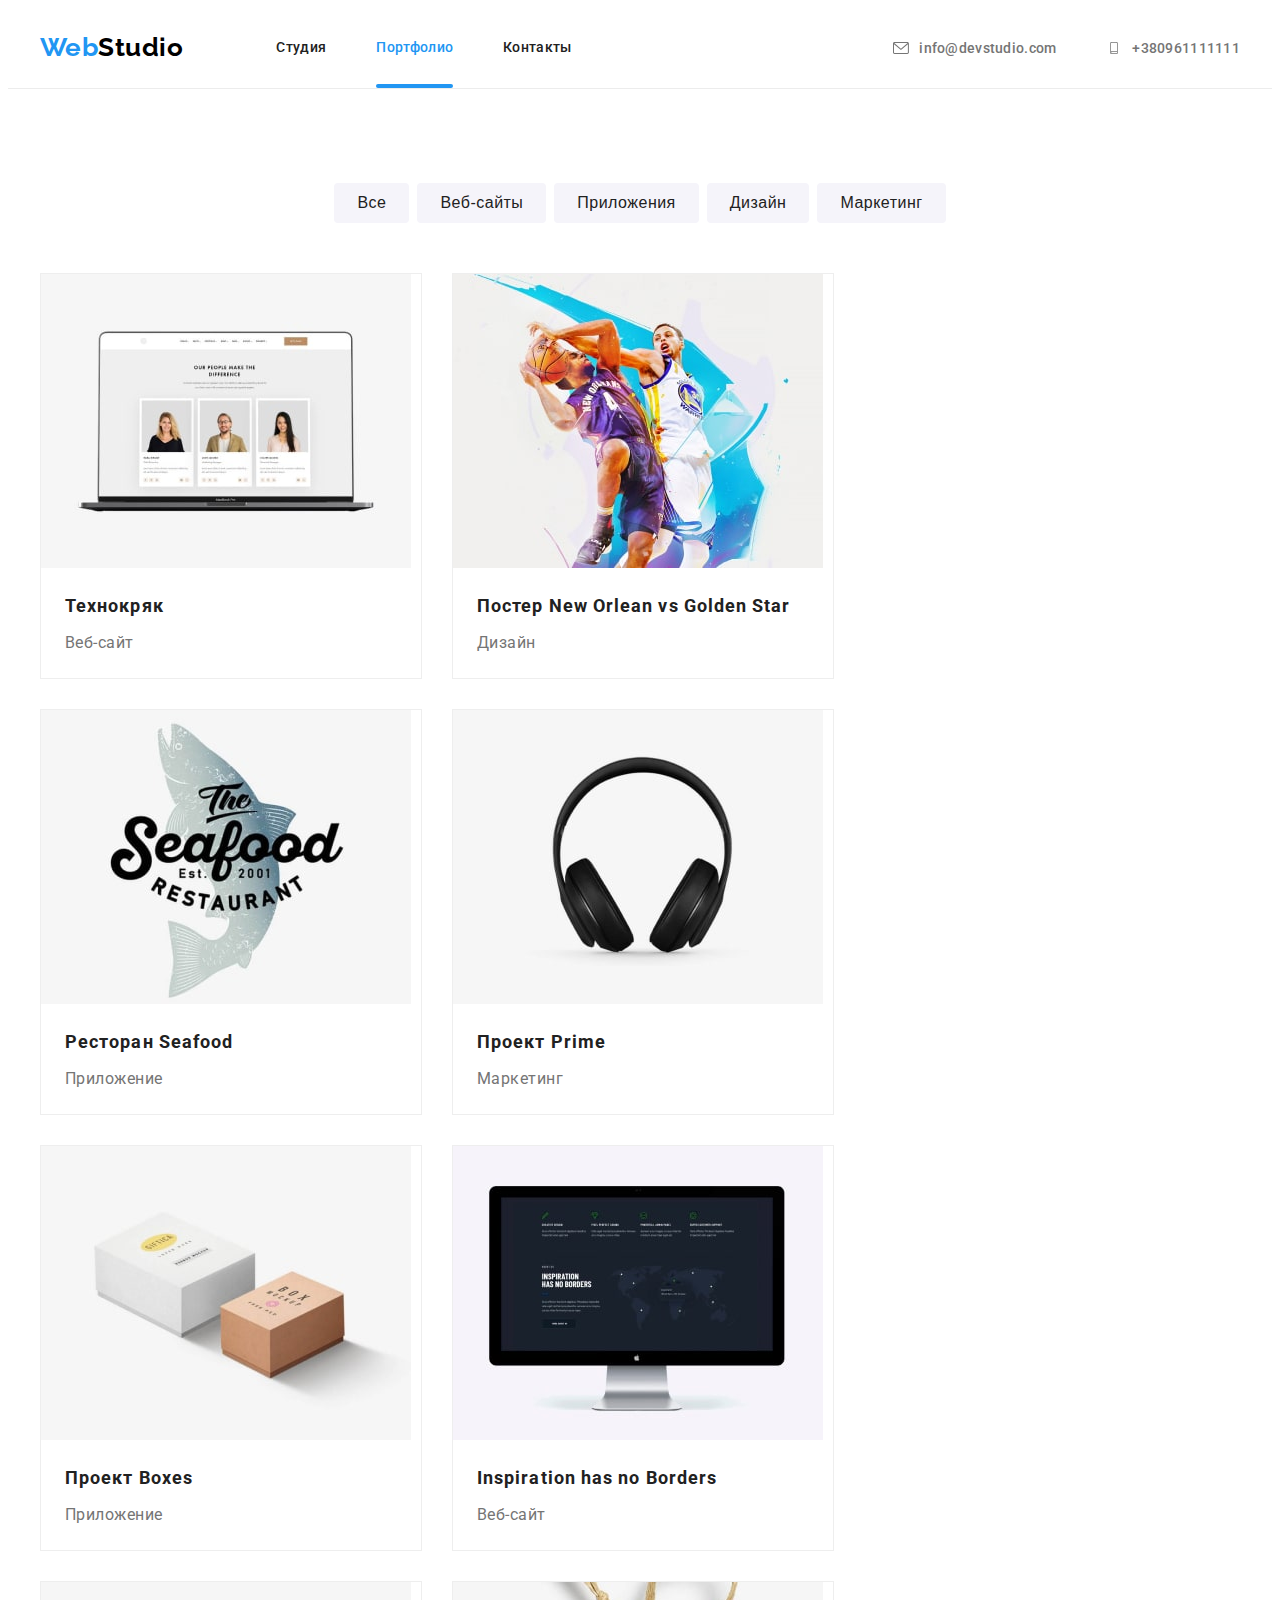
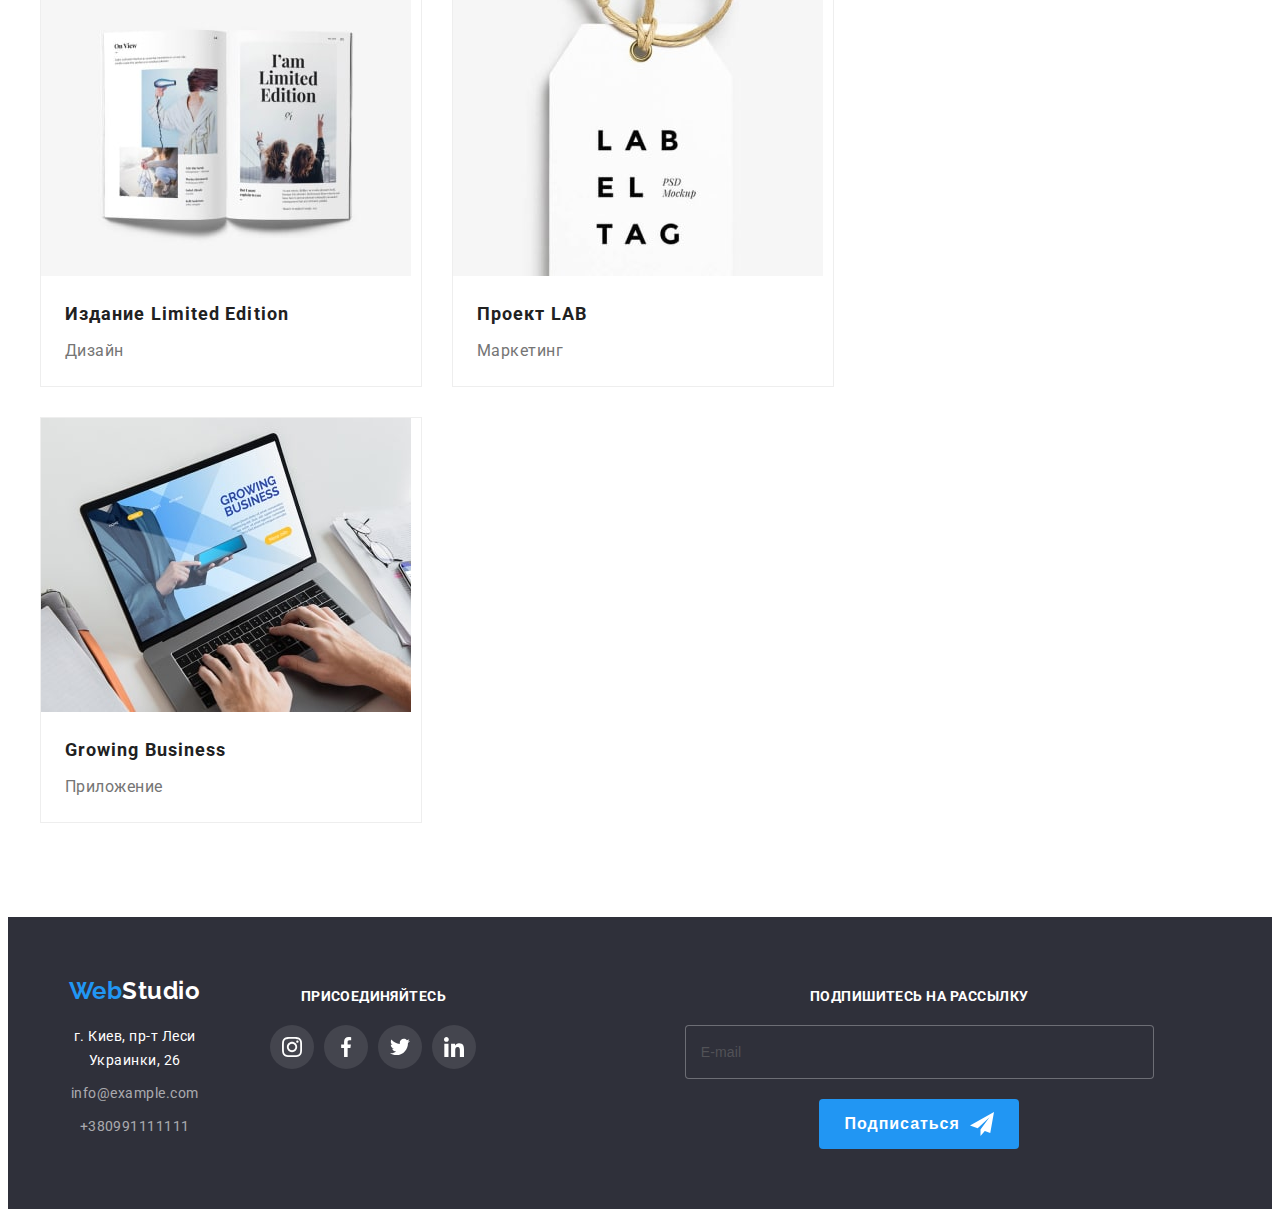
==== commit 2cc5f923: "final" ====
--- a/portfolio.html
+++ b/portfolio.html
@@ -23,18 +23,18 @@
   </head>
   <body>
     <!--Header-->
-    <!-- <header class="header">
+    <header class="header">
       <div class="container nav">
         <nav class="header-nav">
           <a href="./index.html" class="logo"> <span class="logo-web">Web</span>Studio </a>
           <ul class="header-nav__list list">
             <li class="header-nav__item">
-              <a href="./index.html" class="header-nav__link ">Студия</a>
+              <a href="./index.html" class="header-nav__link head-link">Студия</a>
             </li>
             <li class="header-nav__item">
-              <a href="./portfolio.html" class="header-nav__link header-nav__link_current">Портфолио</a>
+              <a href="./portfolio.html" class="header-nav__link header-nav__link_current head-link">Портфолио</a>
             </li>
-            <li class="header-nav__item"><a href="" class="header-nav__link">Контакты</a></li>
+            <li class="header-nav__item"><a href="" class="header-nav__link head-link">Контакты</a></li>
           </ul>
         </nav>
         <ul class="header-contacts list">
@@ -57,7 +57,56 @@
           </li>
         </ul>
       </div>
-    </header> -->
+      <button type="button" class="menu-open">
+        <svg class="menu-open__btn">
+          <use href="./images/sprite.svg#menu-mob-open"></use>
+        </svg>
+      </button>
+      <div class="mob-menu visually-hidden">
+        <div class="menu-top">
+          <button type="button" class="menu-close">
+            <svg class="menu-open__btn">
+              <use href="./images/sprite.svg#menu-mob-cross"></use>
+            </svg>
+          </button>
+          <div class="mob-menu-wrap">
+            <ul class="mob-menu__list list">
+              <li class="mob-menu__item">
+                <a href="./index.html" class="mob-menu__link link">Студия</a>
+              </li>
+              <li class="mob-menu__item">
+                <a href="./portfolio.html" class="mob-menu__link link mob-menu__link_current">Портфолио</a>
+              </li>
+              <li class="mob-menu__item"><a href="" class="mob-menu__link link">Контакты</a></li>
+            </ul>
+            <ul class="mob-menu-contacts list">
+              <li class="mob-menu-contacts__item">
+                <a href="tel:+380961111111" class="mob-menu-contacts__link link"> +380961111111</a>
+              </li>
+              <li class="mob-menu-contacts__item">
+                <a href="mailto:info@devstudio.com" class="mob-menu-contacts__linkm link">
+                  info@devstudio.com</a
+                >
+              </li>
+            </ul>
+            <ul class="mob-menu-socials list">
+              <li class="mob-menu-socials__item">
+                <a href="" class="mob-menu-socials__link link"> Instagram <span class="mob-menu__socials_add">|</span></a>
+              </li>
+              <li class="mob-menu-socials__item">
+                <a href="" class="mob-menu-socials__link link">Twitter <span class="mob-menu__socials_add">|</span></a>
+              </li>
+              <li class="mob-menu-socials__item">
+                <a href="" class="mob-menu-socials__link link">Facebook <span class="mob-menu__socials_add">|</span></a>
+              </li>
+              <li class="mob-menu-socials__item">
+                <a href="" class="mob-menu-socials__link link">LinkedIn <span class="mob-menu__socials_add">|</span></a>
+              </li>
+            </ul>
+          </div>
+        </div>
+      </div>
+    </header>
     <!--Filter section buttons-->
     <section class="portfolio-section section">
       <div class="container">
@@ -82,7 +131,30 @@
         <ul class="portfolio-main-section list">
           <li class="portfolio-img">
             <div class="overlay-img-port">
-            <img src="./images/portfolio/portfolio-1.jpg" alt="" width="370" />
+                <picture>
+                <source
+                  srcset="
+                    ./images/1x2x/port-img1-desc-min.jpg  1x,
+                    ./images/1x2x/port-img1-desc2-min.jpg 2x
+                  "
+                  media="(min-width: 1200px)"
+                />
+                <source
+                  srcset="
+                    ./images/1x2x/port-img1-tab-min.jpg  1x,
+                    ./images/1x2x/port-img1-tab2-min.jpg 2x
+                  "
+                  media="(min-width: 768px)"
+                />
+                <source
+                  srcset="
+                    ./images/1x2x/port-img1-mob-min.jpg  1x,
+                    ./images/1x2x/port-img1-mob2-min.jpg 2x
+                  "
+                  media="(min-width: 320px)"
+                />
+                <img src="./images/1x2x/port-img1-desc-min.jpg" alt="port1" />
+              </picture>
             <p class="overlay-title">Технокряк это современная площадка распространения коронавируса. Компании используют эту платформу для цифрового шпионажа и атак на защищённые сервера конкурентов.</p>
             </div>
             <div class="port-img-descr">
@@ -92,7 +164,30 @@
           </li>
           <li class="portfolio-img">
             <div class="overlay-img-port">
-            <img src="./images/portfolio/portfolio-2.jpg" alt="" width="370" />
+                  <picture>
+                <source
+                  srcset="
+                    ./images/1x2x/port-img2-desc-min.jpg  1x,
+                    ./images/1x2x/port-img2-desc2-min.jpg 2x
+                  "
+                  media="(min-width: 1200px)"
+                />
+                <source
+                  srcset="
+                    ./images/1x2x/port-img2-tab-min.jpg  1x,
+                    ./images/1x2x/port-img2-tab2-min.jpg 2x
+                  "
+                  media="(min-width: 768px)"
+                />
+                <source
+                  srcset="
+                    ./images/1x2x/port-img2-mob-min.jpg  1x,
+                    ./images/1x2x/port-img2-mob2-min.jpg 2x
+                  "
+                  media="(min-width: 320px)"
+                />
+                <img src="./images/1x2x/port-img2-desc-min.jpg" alt="port1" />
+              </picture>
             <p class="overlay-title">Технокряк это современная площадка распространения коронавируса. Компании используют эту платформу для цифрового шпионажа и атак на защищённые сервера конкурентов.</p>
             </div>
             <div class="port-img-descr">
@@ -103,7 +198,30 @@
           </li>
           <li class="portfolio-img">
             <div class="overlay-img-port">
-            <img src="./images/portfolio/portfolio-3.jpg" alt="" width="370" />
+                   <picture>
+                <source
+                  srcset="
+                    ./images/1x2x/port-img3-desc-min.jpg  1x,
+                    ./images/1x2x/port-img3-desc2-min.jpg 2x
+                  "
+                  media="(min-width: 1200px)"
+                />
+                <source
+                  srcset="
+                    ./images/1x2x/port-img3-tab-min.jpg  1x,
+                    ./images/1x2x/port-img3-tab2-min.jpg 2x
+                  "
+                  media="(min-width: 768px)"
+                />
+                <source
+                  srcset="
+                    ./images/1x2x/port-img3-mob-min.jpg  1x,
+                    ./images/1x2x/port-img3-mob2-min.jpg 2x
+                  "
+                  media="(min-width: 320px)"
+                />
+                <img src="./images/1x2x/port-img3-desc-min.jpg" alt="port1" />
+              </picture>
             <p class="overlay-title">Технокряк это современная площадка распространения коронавируса. Компании используют эту платформу для цифрового шпионажа и атак на защищённые сервера конкурентов.</p>
             </div>
             <div class="port-img-descr">
@@ -114,7 +232,30 @@
           </li>
           <li class="portfolio-img">
             <div class="overlay-img-port">
-            <img src="./images/portfolio/portfolio-4.jpg" alt="" width="370" />
+                   <picture>
+                <source
+                  srcset="
+                    ./images/1x2x/port-img4-desc-min.jpg  1x,
+                    ./images/1x2x/port-img4-desc2-min.jpg 2x
+                  "
+                  media="(min-width: 1200px)"
+                />
+                <source
+                  srcset="
+                    ./images/1x2x/port-img4-tab-min.jpg  1x,
+                    ./images/1x2x/port-img4-tab2-min.jpg 2x
+                  "
+                  media="(min-width: 768px)"
+                />
+                <source
+                  srcset="
+                    ./images/1x2x/port-img4-mob-min.jpg  1x,
+                    ./images/1x2x/port-img4-mob2-min.jpg 2x
+                  "
+                  media="(min-width: 320px)"
+                />
+                <img src="./images/1x2x/port-img4-desc-min.jpg" alt="port1" />
+              </picture>
             <p class="overlay-title">Технокряк это современная площадка распространения коронавируса. Компании используют эту платформу для цифрового шпионажа и атак на защищённые сервера конкурентов.</p>
             </div>
             <div class="port-img-descr">
@@ -125,7 +266,30 @@
           </li>
           <li class="portfolio-img">
               <div class="overlay-img-port">
-            <img src="./images/portfolio/portfolio-5.jpg" alt="" width="370" />
+                  <picture>
+                <source
+                  srcset="
+                    ./images/1x2x/port-img5-desc-min.jpg  1x,
+                    ./images/1x2x/port-img5-desc2-min.jpg 2x
+                  "
+                  media="(min-width: 1200px)"
+                />
+                <source
+                  srcset="
+                    ./images/1x2x/port-img5-tab-min.jpg  1x,
+                    ./images/1x2x/port-img5-tab2-min.jpg 2x
+                  "
+                  media="(min-width: 768px)"
+                />
+                <source
+                  srcset="
+                    ./images/1x2x/port-img5-mob-min.jpg  1x,
+                    ./images/1x2x/port-img5-mob2-min.jpg 2x
+                  "
+                  media="(min-width: 320px)"
+                />
+                <img src="./images/1x2x/port-img5-desc-min.jpg" alt="port1" />
+              </picture>
             <p class="overlay-title">Технокряк это современная площадка распространения коронавируса. Компании используют эту платформу для цифрового шпионажа и атак на защищённые сервера конкурентов.</p>
             </div>
 
@@ -136,7 +300,30 @@
           </li>
           <li class="portfolio-img">
             <div class="overlay-img-port">
-            <img src="./images/portfolio/portfolio-6.jpg" alt="" width="370" />
+                  <picture>
+                <source
+                  srcset="
+                    ./images/1x2x/port-img6-desc-min.jpg  1x,
+                    ./images/1x2x/port-img6-desc2-min.jpg 2x
+                  "
+                  media="(min-width: 1200px)"
+                />
+                <source
+                  srcset="
+                    ./images/1x2x/port-img6-tab-min.jpg  1x,
+                    ./images/1x2x/port-img6-tab2-min.jpg 2x
+                  "
+                  media="(min-width: 768px)"
+                />
+                <source
+                  srcset="
+                    ./images/1x2x/port-img6-mob-min.jpg  1x,
+                    ./images/1x2x/port-img6-mob2-min.jpg 2x
+                  "
+                  media="(min-width: 320px)"
+                />
+                <img src="./images/1x2x/port-img6-desc-min.jpg" alt="port1" />
+              </picture>
             <p class="overlay-title">Технокряк это современная площадка распространения коронавируса. Компании используют эту платформу для цифрового шпионажа и атак на защищённые сервера конкурентов.</p>
             </div>
 
@@ -149,7 +336,30 @@
           </li>
           <li class="portfolio-img">
             <div class="overlay-img-port">
-            <img src="./images/portfolio/portfolio-7.jpg" alt="" width="370" />
+                   <picture>
+                <source
+                  srcset="
+                    ./images/1x2x/port-img7-desc-min.jpg  1x,
+                    ./images/1x2x/port-img7-desc2-min.jpg 2x
+                  "
+                  media="(min-width: 1200px)"
+                />
+                <source
+                  srcset="
+                    ./images/1x2x/port-img7-tab-min.jpg  1x,
+                    ./images/1x2x/port-img7-tab2-min.jpg 2x
+                  "
+                  media="(min-width: 768px)"
+                />
+                <source
+                  srcset="
+                    ./images/1x2x/port-img7-mob-min.jpg  1x,
+                    ./images/1x2x/port-img7-mob2-min.jpg 2x
+                  "
+                  media="(min-width: 320px)"
+                />
+                <img src="./images/1x2x/port-img7-desc-min.jpg" alt="port1" />
+              </picture>
             <p class="overlay-title">Технокряк это современная площадка распространения коронавируса. Компании используют эту платформу для цифрового шпионажа и атак на защищённые сервера конкурентов.</p>
             </div>
             
@@ -161,7 +371,30 @@
           </li>
           <li class="portfolio-img">
             <div class="overlay-img-port">
-            <img src="./images/portfolio/portfolio-8.jpg" alt="" width="370" />
+                   <picture>
+                <source
+                  srcset="
+                    ./images/1x2x/port-img8-desc-min.jpg  1x,
+                    ./images/1x2x/port-img8-desc2-min.jpg 2x
+                  "
+                  media="(min-width: 1200px)"
+                />
+                <source
+                  srcset="
+                    ./images/1x2x/port-img8-tab-min.jpg  1x,
+                    ./images/1x2x/port-img8-tab2-min.jpg 2x
+                  "
+                  media="(min-width: 768px)"
+                />
+                <source
+                  srcset="
+                    ./images/1x2x/port-img8-mob-min.jpg  1x,
+                    ./images/1x2x/port-img8-mob2-min.jpg 2x
+                  "
+                  media="(min-width: 320px)"
+                />
+                <img src="./images/1x2x/port-img8-desc-min.jpg" alt="port1" />
+              </picture>
             <p class="overlay-title">Технокряк это современная площадка распространения коронавируса. Компании используют эту платформу для цифрового шпионажа и атак на защищённые сервера конкурентов.</p>
             </div>
             <div class="port-img-descr">
@@ -172,7 +405,30 @@
           </li>
           <li class="portfolio-img">
             <div class="overlay-img-port">
-            <img src="./images/portfolio/portfolio-9.jpg" alt="" width="370" />
+                   <picture>
+                <source
+                  srcset="
+                    ./images/1x2x/port-img9-desc-min.jpg  1x,
+                    ./images/1x2x/port-img9-desc2-min.jpg 2x
+                  "
+                  media="(min-width: 1200px)"
+                />
+                <source
+                  srcset="
+                    ./images/1x2x/port-img9-tab-min.jpg  1x,
+                    ./images/1x2x/port-img9-tab2-min.jpg 2x
+                  "
+                  media="(min-width: 768px)"
+                />
+                <source
+                  srcset="
+                    ./images/1x2x/port-img9-mob-min.jpg  1x,
+                    ./images/1x2x/port-img9-mob2-min.jpg 2x
+                  "
+                  media="(min-width: 320px)"
+                />
+                <img src="./images/1x2x/port-img9-desc-min.jpg" alt="port1" />
+              </picture>
             <p class="overlay-title">Технокряк это современная площадка распространения коронавируса. Компании используют эту платформу для цифрового шпионажа и атак на защищённые сервера конкурентов.</p>
             </div>
             <div class="port-img-descr">
@@ -244,5 +500,6 @@
       </div>
     </footer>
     <script src="./js/modal.js"></script>
+    <script src="./js/menu.js"></script>
   </body>
 </html>
--- a/CSS/main.min.css
+++ b/CSS/main.min.css
@@ -1,2 +1,2 @@
-:root{--main-text-color: #212121;--secondary-text-color: #757575;--logo-specific-color: #2196f3;--background-color: #ffffff;--footer-color: #2f303a;--footer-text: rgba(255, 255, 255, 0.6);--logo-black: #000000;--our-team-bg: #f5f4fa;--border-nav-col: #ececec;--border-img-portf: #eeeeee;--icon-team-cont: #afb1b8;--icon-team-cont-accent: #ffffff;--icon-footer-ellipse: rgba(255, 255, 255, 0.1);--img-descr-overlay: rgba(47, 48, 58, 0.8);--modal-btn: #188ce8;--gap: 30px;--item: 1}body{background-color:var(--background-color);font-family:Roboto, sans-serif;letter-spacing:0.03em;color:var(--main-text-color)}img{display:block;max-width:100%;height:auto}h1,h2,h3,h4,h5,h6,p{margin:0;padding:0}.list{list-style:none;padding:0;margin:0}.link{text-decoration:none}.container{width:100%;margin:0 auto;padding-left:15px;padding-right:15px}@media screen and (min-width: 480px){.container{width:480px}}@media screen and (min-width: 768px){.container{width:768px}}@media screen and (min-width: 1200px){.container{width:1200px}}.section{padding:60px 0}@media screen and (min-width: 1200px){.section{padding:94px 0}}.visually-hidden{position:absolute;white-space:nowrap;width:1px;height:1px;overflow:hidden;border:0;padding:0;clip:rect(0 0 0 0);clip-path:inset(50%);margin:-1px}.section-title{margin-bottom:30px;font-weight:700;font-size:28px;line-height:1.18;text-align:center}@media screen and (min-width: 1200px){.section-title{font-size:36px;line-height:1.17;margin-bottom:50px}}.header{border-bottom:1px solid var(--border-nav-col)}@media screen and (min-width: 480px){.header{display:none}}@media screen and (min-width: 768px){.header{display:block}}@media screen and (min-width: 1200px){.header{display:block}}.container.nav{display:flex}.header-nav{display:flex;align-items:center}.header-nav__list{letter-spacing:0.02em;display:flex;margin-left:93px}.header-nav__link{display:block;color:var(--main-text-color);padding-top:32px;padding-bottom:32px;font-weight:500;font-size:14px;line-height:1.14;text-decoration:none;transition:color 250ms ease}.header-nav__link:hover,.header-nav__link:focus{color:var(--logo-specific-color)}.header-nav__link_current{color:var(--logo-specific-color)}.header-nav__item{position:relative}.header-nav__item:not(:last-child){margin-right:50px}.header-contacts{display:flex;align-items:center;margin-left:auto}.header-contacts__link{color:var(--secondary-text-color);letter-spacing:0.02em;font-size:14px;line-height:1.15;font-weight:500;display:flex;align-items:center;text-decoration:none;padding-top:32px;padding-bottom:32px;transition:color 250ms ease}.header-contacts__link:hover,.header-contacts__link:focus{color:var(--logo-specific-color)}.header-contacts__item:not(:last-child){margin-right:50px}.header-contacts__icon{margin-right:10px;fill:currentColor;transition:fill 250ms ease}.header-contacts__icon:hover,.header-contacts__icon:focus{fill:currentColor}.hero-overlay{max-width:480px;height:400px;background-color:var(--footer-color);margin-left:auto;margin-right:auto;padding:118px 0;background-image:linear-gradient(to right, rgba(47,48,58,0.4), rgba(47,48,58,0.4)),url(../images/main-img.jpg);background-repeat:no-repeat;background-position:center;background-size:cover}@media screen and (min-width: 768px){.hero-overlay{max-width:768px;height:400px}}@media screen and (min-width: 1200px){.hero-overlay{background-color:var(--footer-color);max-width:1600px;height:600px;padding:200px 0;background-image:linear-gradient(to right, rgba(47,48,58,0.4), rgba(47,48,58,0.4)),url(../images/main-img.jpg);background-repeat:no-repeat;background-position:center;background-size:cover}}.hero-overlay__title{max-width:360px;margin:0 auto;color:var(--background-color);font-weight:900;font-size:26px;line-height:1.62;text-align:center;letter-spacing:0.06em;text-transform:uppercase;margin-bottom:30px}@media screen and (min-width: 1200px){.hero-overlay__title{font-size:44px;line-height:1.4;max-width:696px}}@media screen and (min-width: 1200px){.features-section{padding-bottom:47px}}.features-section__list{margin-bottom:-30px}@media screen and (min-width: 768px){.features-section__list{display:flex;flex-wrap:wrap;margin-right:-30px}}@media screen and (min-width: 768px) and (min-width: 1200px){.features-section__list{margin-bottom:0}}.features-section__item{margin-bottom:30px}.features-section__item::before{display:block;content:'';height:120px;background-color:#f5f4fa;background-size:contain;background-position:center;background-repeat:no-repeat;margin-bottom:30px}@media screen and (min-width: 768px){.features-section__item{width:354px;margin-right:30px}}@media screen and (min-width: 1200px){.features-section__item{width:270px}.features-section__item:last-child{margin-right:0px}}.features-section__title{font-weight:700;font-size:14px;line-height:1.15;text-transform:uppercase;margin-bottom:10px;text-align:center}@media screen and (min-width: 768px){.features-section__title{text-align:left}}.features-section__text{font-size:14px;line-height:1.71;color:var(--secondary-text-color)}.icon-antenna::before{background-image:url(../images/portfolio/icons/antenna.svg);background-size:70px}.icon-clock::before{background-image:url(../images/portfolio/icons/clock.svg);background-size:70px}.icon-diagram::before{background-image:url(../images/portfolio/icons/diagram.svg);background-size:70px}.icon-astronaut::before{background-image:url(../images/portfolio/icons/astronaut.svg);background-size:70px}.works-section{display:none}@media screen and (min-width: 1200px){.works-section{display:block;padding-top:47px}}.works-section__list{display:none}@media screen and (min-width: 1200px){.works-section__list{display:flex}}.works-section__item{display:none}@media screen and (min-width: 1200px){.works-section__item{display:block;position:relative}.works-section__item:not(:last-child){margin-right:30px}}.works-section__descr{display:none}@media screen and (min-width: 1200px){.works-section__descr{display:flex;position:absolute;margin:0;color:var(--icon-team-cont-accent);font-weight:500;font-size:14px;line-height:1.14;align-items:center;justify-content:center;text-transform:uppercase;height:70px;width:100%;background-color:var(--img-descr-overlay);bottom:0}}.team-border{background-color:var(--our-team-bg)}@media screen and (min-width: 768px){.team-section{display:flex;flex-wrap:wrap;margin-bottom:-30px}}@media screen and (min-width: 1200px){.team-section{display:grid;grid-template-columns:repeat(4, 1fr);gap:30px}}.img-team{width:450px}@media screen and (min-width: 768px){.img-team{max-width:354px}}@media screen and (min-width: 1200px){.img-team{width:270px}}.team-section__items{width:100%;background-color:var(--background-color);box-shadow:0px 1px 3px rgba(0,0,0,0.12),0px 1px 1px rgba(0,0,0,0.14),0px 2px 1px rgba(0,0,0,0.2);border-radius:0px 0px 4px 4px;margin-bottom:30px}@media screen and (min-width: 480px){.team-section__items{width:450px}}@media screen and (min-width: 768px){.team-section__items{width:354px}.team-section__items:nth-child(2n+1){margin-right:30px}}@media screen and (min-width: 1200px){.team-section__items{width:270px}.team-section__items:nth-child(2n+1){margin-right:0px}}.team-section__title{font-weight:500;font-size:16px;line-height:1.19;text-align:center;margin-bottom:10px}.team-section__text{margin-top:0;margin-bottom:16px;color:var(--secondary-text-color);font-size:16px;line-height:1.2;text-align:center}.team-section__descr{margin-top:0;margin-bottom:0;padding-bottom:24px;padding-top:30px}@media screen and (min-width: 1200px){.team-section__descr{padding-bottom:30px}}.socials-list{display:flex;justify-content:center}.socials-list__items{width:44px;height:44px}.socials-list__items:not(:last-child){margin-right:10px}.socials-list__link{width:100%;height:100%;border-radius:50%;background-color:var(--background-color);display:flex;align-items:center;justify-content:center;color:var(--icon-team-cont);transition:color 250ms ease, background-color 250ms ease}.socials-list__link:hover,.socials-list__link:focus{background-color:var(--logo-specific-color);color:var(--icon-team-cont-accent)}.socials-list__icons{width:20px;height:20px;fill:currentColor}.clients{display:grid;grid-template-columns:repeat(2, 1fr);gap:30px}@media screen and (min-width: 768px){.clients{grid-template-columns:repeat(3, 1fr)}}@media screen and (min-width: 1200px){.clients{grid-template-columns:repeat(6, 1fr)}}.clients-item{width:100%;height:92px}@media screen and (min-width: 480px){.clients-item{width:210px}}@media screen and (min-width: 768px){.clients-item{width:226px}}@media screen and (min-width: 1200px){.clients-item{width:170px}}.clients-item-link{border:1px solid var(--icon-team-cont);width:100%;height:100%;border-radius:4px;display:flex;justify-content:center;align-items:center;color:var(--icon-team-cont);transition:border-color 250ms ease}.clients-item-link:hover,.clients-item-link:focus{border-color:var(--logo-specific-color)}.clients-item-link:hover .icon-team-com,.clients-item-link:focus .icon-team-com{border-color:var(--logo-specific-color);fill:var(--logo-specific-color)}.icon-team-com{width:106px;height:60px;fill:var(--icon-team-cont);transition:border-color 250ms ease, fill 250ms ease}.footer{background-color:var(--footer-color);padding-top:60px;padding-bottom:60px}.footer-cont{margin-bottom:60px}@media screen and (min-width: 1200px){.footer-cont{margin-bottom:0}}.footer-contacts{display:inline-block;color:var(--footer-text);font-size:14px;line-height:1.71;text-decoration:none;transition:color 250ms ease}.footer-contacts:not(:last-child){margin-bottom:8px}.footer-contacts:hover,.footer-contacts:focus{color:var(--logo-specific-color)}@media screen and (min-width: 1200px){.footer-contacts:not(:last-child){margin-bottom:9px}}.address{color:var(--background-color);font-size:14px;font-style:normal;text-decoration:none;line-height:1.71;margin-bottom:8px}@media screen and (min-width: 1200px){.address{margin-bottom:9px}}.footer-style{text-align:center}@media screen and (min-width: 768px){.footer-style{padding-left:61px;padding-right:74px}}@media screen and (min-width: 1200px){.footer-style{display:flex}}.footer-social-text{margin-top:0px;margin-bottom:20px;font-weight:700;font-size:14px;line-height:1.14;letter-spacing:0.03em;text-transform:uppercase;color:var(--icon-team-cont-accent)}.footer-socials{margin-bottom:60px}@media screen and (min-width: 768px){.footer-socials{padding-top:5px}}@media screen and (min-width: 1200px){.footer-socials{margin-left:70px;align-items:center;padding-top:12px;margin-bottom:0}}.icon-footer-list{display:flex;justify-content:center}.footer-socials-item{width:44px;height:44px}.footer-socials-item:not(:last-child){margin-right:10px}.footer-socials-link{width:100%;height:100%;border-radius:50%;background-color:var(--icon-footer-ellipse);display:flex;justify-content:center;align-items:center;fill:var(--icon-team-cont-accent);transition:background-color 250ms ease}.footer-socials-link:hover,.footer-socials-link:focus{background-color:var(--logo-specific-color)}@media screen and (min-width: 768px){.tablet-footer{display:flex;justify-content:space-between}}.footer-socials-icon{width:20px;height:20px}.follow-us-title{margin:0;margin-bottom:20px;color:var(--icon-team-cont-accent);font-weight:700;font-size:14px;line-height:1.14;text-transform:uppercase}.follow-us{width:100%}@media screen and (min-width: 1200px){.follow-us{margin-left:93px;padding-top:12px}}.follow-us-form{display:flex;flex-direction:column;align-items:center}.follow-us-form input{color:var(--icon-team-cont-accent);font-size:14px;line-height:1.14;margin-bottom:20px;border:1px solid rgba(255,255,255,0.3);border-radius:4px;width:100%;height:50px;font-size:16px;line-height:1.25;padding-left:15px;background-color:var(--footer-color)}@media screen and (min-width: 480px){.follow-us-form input{width:450px}}.follow-btn{width:200px;height:50px;background-color:var(--logo-specific-color);border:1px solid transparent;border-radius:4px;font-weight:700;font-size:16px;line-height:1.87;letter-spacing:0.06em;color:var(--icon-team-cont-accent);display:flex;justify-content:center;align-items:center}.btn-form{width:24px;height:24px;margin-left:10px}.follow-us-form label{font-size:16px;line-height:1.25;color:rgba(255,255,255,0.6)}.follow-us-form{display:flex}.button-portfolio{background-color:var(--our-team-bg);color:var(--main-text-color);font-weight:500;font-size:16px;line-height:1.62;text-align:center;letter-spacing:0.03em;cursor:pointer;border-radius:4px;padding:6px 22px;border:1px solid transparent;min-height:38px;transition:color 250ms ease, background-color 250ms ease}.button-portfolio:hover,.button-portfolio:focus{color:var(--background-color);background-color:var(--logo-specific-color);box-shadow:0px 3px 1px rgba(0,0,0,0.1),0px 1px 2px rgba(0,0,0,0.08),0px 2px 2px rgba(0,0,0,0.12);border-radius:4px}.port-btn-item:not(:last-child){margin-right:8px;margin-bottom:15px}.portfolio-filter-btn{display:flex;justify-content:left;margin-bottom:25px;flex-wrap:wrap}@media screen and (min-width: 768px){.portfolio-filter-btn{justify-content:center;margin-bottom:15px}}@media screen and (min-width: 1200px){.portfolio-filter-btn{margin-bottom:35px}}.portfolio-main-section{margin-bottom:-30px;margin-right:-30px;display:flex;flex-wrap:wrap;cursor:pointer}.portfolio-img:hover{border:1px solid #eeeeee;box-sizing:border-box;box-shadow:0px 1px 1px rgba(0,0,0,0.12),0px 4px 4px rgba(0,0,0,0.06),1px 4px 6px rgba(0,0,0,0.16)}.portfolio-main-section .title{font-weight:700;font-size:18px;line-height:2;letter-spacing:0.06em;margin-top:0;margin-bottom:4px}.portfolio-main-section .text{color:var(--secondary-text-color);font-size:16px;line-height:1.87;margin-top:0;margin-bottom:0}.portfolio-img{border:1px solid var(--border-img-portf);flex-basis:calc(100% / 1 - 30px);margin-bottom:30px;margin-right:30px;transition:box-shadow 250ms ease}@media screen and (min-width: 768px){.portfolio-img{flex-basis:calc(100% / 2 - 30px)}}@media screen and (min-width: 1200px){.portfolio-img{flex-basis:calc(100% / 3 - 30px)}}.port-img-descr{padding:20px 24px}.header-nav__link_current::after{content:'';display:block;width:100%;height:4px;border-radius:2px;background-color:var(--logo-specific-color);position:absolute;bottom:0}.button{display:block;border-radius:4px;padding:10px 32px;min-width:200px;min-height:50px;border:1px solid transparent;color:var(--background-color);background-color:var(--logo-specific-color);font-weight:700;font-size:16px;line-height:1.87;letter-spacing:0.06em;text-align:center;margin:0 auto;cursor:pointer}.logo-web{color:var(--logo-specific-color)}.logo{font-family:raleway;color:var(--logo-black);font-weight:700;font-size:26px;line-height:1.2;text-decoration:none;padding-top:24px;padding-bottom:25px}.logo-footer{display:inline-block;color:var(--background-color);font-family:Raleway;font-weight:700;font-size:24px;line-height:1.17;text-decoration:none;margin-bottom:20px;text-align:center}@media screen and (min-with: 1200px){.logo-footer{font-size:26px;line-height:1.2}}.backdrop{position:fixed;top:0;left:0;width:100vw;height:100vh;background-color:rgba(0,0,0,0.2);padding-top:221px}.backdrop.is-hidden{opacity:0;pointer-events:none}.modal{position:absolute;top:50%;left:50%;transform:translate(-50%, -50%);background-color:#fff;min-width:528px;min-height:581px;padding:40px 40px}.modal-cross{width:18px;height:18px;justify-content:center;align-items:center;fill:var(--logo-black);transition:fill 250ms ease}.close-modal{position:absolute;top:8px;right:8px;display:flex;width:30px;height:30px;border-radius:50%;border:1px solid rgba(0,0,0,0.1);justify-content:center;align-items:center;background-color:var(--icon-team-cont-accent)}.close-modal:hover .modal-cross,.close-modal:focus .modal-cross{fill:var(--logo-specific-color)}.overlay-title{margin:0;font-size:18px;line-height:1.56;color:var(--background-color);position:absolute;top:0;left:0;width:100%;height:100%;background-color:rgba(33,150,243,0.9);transform:translatey(100%);transition:transform 250ms ease;padding:63px 24px}.overlay-img-port{position:relative;overflow:hidden}.overlay-img-port:hover .overlay-title{transform:translatey(0)}.input-form{position:relative}.input-form input{outline:none;width:100%;border:1px solid rgba(33,33,33,0.2);border-radius:4px;height:40px;padding:12px 12px 12px 42px;transition:border-color 250ms ease}.input-form input:hover+.icon-modal,.input-form input:focus+.icon-modal{fill:var(--logo-specific-color)}.input-form:hover input,.input-form:focus input{border-color:var(--logo-specific-color)}.modal-form-label{margin-bottom:10px}.icon-modal{width:18px;height:18px;position:absolute;top:50%;left:12px;transform:translateY(-50%);transition:fill 250ms ease}.modal-label{display:block;margin-bottom:4px;color:var(--secondary-text-color);font-size:12px;line-height:1.17;letter-spacing:0.01em}.modal-title{margin:0;margin-bottom:12px;font-weight:700;font-size:20px;line-height:1.15;text-align:center;color:var(--main-text-color)}.btn-modal{font-weight:700;font-size:16px;line-height:1.87;display:block;margin:0 auto;letter-spacing:0.06em;min-width:200px;min-height:50px;color:var(--icon-team-cont-accent);border-color:transparent;padding:10px 54px;text-align:center;cursor:pointer;background:var(--modal-btn);box-shadow:0px 4px 4px rgba(0,0,0,0.15);border-radius:4px}.modal-form-textarea{width:100%;height:auto;margin-bottom:20px}.modal-form-textarea label{margin-bottom:4px}.modal__textarea{resize:none;padding:12px 16px;border:1px solid rgba(33,33,33,0.2);border-radius:4px;width:100%;height:120px;resize:none;outline:none}::placeholder{color:rgba(117,117,117,0.5);font-size:14px;line-height:1.14;letter-spacing:0.01em}.policy{margin-bottom:30px;color:var(--secondary-text-color);font-size:14px;line-height:1.71}.policy-link{position:relative;color:var(--logo-specific-color)}.policy-link.link::after{position:absolute;bottom:0;right:0;content:'';width:100%;height:1px;background-color:var(--logo-specific-color)}.checkbox-icon{width:11px;height:8px}.checkbox-label{position:relative;padding-left:36px}.checkbox-icon-wrap{width:15px;height:15px;border:2px solid #000000;border-radius:2px;margin-right:5px;display:flex;align-items:center;justify-content:center;position:absolute;top:0;left:13px}.input-check:checked+.checkbox-label span{background-color:var(--logo-specific-color);border-color:transparent}
+:root{--main-text-color: #212121;--secondary-text-color: #757575;--logo-specific-color: #2196f3;--background-color: #ffffff;--footer-color: #2f303a;--footer-text: rgba(255, 255, 255, 0.6);--logo-black: #000000;--our-team-bg: #f5f4fa;--border-nav-col: #ececec;--border-img-portf: #eeeeee;--icon-team-cont: #afb1b8;--icon-team-cont-accent: #ffffff;--icon-footer-ellipse: rgba(255, 255, 255, 0.1);--img-descr-overlay: rgba(47, 48, 58, 0.8);--modal-btn: #188ce8;--gap: 30px;--item: 1}body{background-color:var(--background-color);font-family:Roboto, sans-serif;letter-spacing:0.03em;color:var(--main-text-color)}img{display:block;max-width:100%;height:auto}h1,h2,h3,h4,h5,h6,p{margin:0;padding:0}.list{list-style:none;padding:0;margin:0}.link{text-decoration:none}.container{width:100%;margin:0 auto;padding-left:15px;padding-right:15px}@media screen and (min-width: 480px){.container{width:480px}}@media screen and (min-width: 768px){.container{width:768px}}@media screen and (min-width: 1200px){.container{width:1200px}}.section{padding:60px 0}@media screen and (min-width: 1200px){.section{padding:94px 0}}.visually-hidden{position:absolute;white-space:nowrap;width:1px;height:1px;overflow:hidden;border:0;padding:0;clip:rect(0 0 0 0);clip-path:inset(50%);margin:-1px}.section-title{margin-bottom:30px;font-weight:700;font-size:28px;line-height:1.18;text-align:center}@media screen and (min-width: 1200px){.section-title{font-size:36px;line-height:1.17;margin-bottom:50px}}.header{border-bottom:1px solid var(--border-nav-col)}.container.nav{display:flex}.header-nav{display:flex;align-items:center}.header-nav__list{letter-spacing:0.02em;display:flex;margin-left:88px}@media screen and (min-width: 1200px){.header-nav__list{margin-left:93px}}.head-link{padding-top:32px;padding-bottom:32px}.header-nav__link{display:block;color:var(--main-text-color);font-weight:500;font-size:14px;line-height:1.14;text-decoration:none;transition:color 250ms ease}.header-nav__link:hover,.header-nav__link:focus{color:var(--logo-specific-color)}@media screen and (min-width: 1200px){.header-nav__link{padding-top:32px;padding-bottom:32px}}.header-nav__link_current{color:var(--logo-specific-color)}.header-nav__item{position:relative}.header-nav__item:not(:last-child){margin-right:50px}.header-contacts{display:flex;flex-direction:column;margin-left:68px;padding-top:21px;padding-bottom:21px}@media screen and (min-width: 1200px){.header-contacts{display:flex;flex-direction:row;align-items:center;margin-left:auto;padding-top:0;padding-bottom:0}}.header-contacts__link{color:var(--secondary-text-color);letter-spacing:0.02em;font-size:14px;line-height:1.15;font-weight:500;display:flex;align-items:center;text-decoration:none;transition:color 250ms ease}.header-contacts__link:hover,.header-contacts__link:focus{color:var(--logo-specific-color)}@media screen and (min-width: 1200px){.header-contacts__link{margin-left:auto;padding-top:32px;padding-bottom:32px}}.header-contacts__item:not(:last-child){margin-bottom:10px}@media screen and (min-width: 1200px){.header-contacts__item:not(:last-child){margin-right:50px;margin-bottom:0}}.header-contacts__icon{margin-right:10px;fill:currentColor;transition:fill 250ms ease}.header-contacts__icon:hover,.header-contacts__icon:focus{fill:currentColor}.header-nav__list{display:none}@media screen and (min-width: 768px){.header-nav__list{display:flex}}.header-contacts{display:none}@media screen and (min-width: 768px){.header-contacts{display:flex}}.mob-menu{background-color:#fff;height:100vh;width:100vw;position:absolute;top:0;left:0;z-index:2}.menu-open__btn{width:40px;height:40px}.menu-open{background-color:transparent;width:40px;height:40px;display:flex;justify-content:center;align-items:center;position:absolute;top:10px;right:15px;border-radius:50%;fill:#000;border-color:transparent}@media screen and (min-width: 768px){.menu-open{display:none}}.menu-open:hover,.menu-open:focus{fill:var(--logo-specific-color)}.menu-close{background-color:transparent;width:40px;height:40px;display:flex;justify-content:center;align-items:center;border-color:transparent;margin-left:auto}.menu-close:hover,.menu-close:focus{fill:var(--logo-specific-color)}.mob-menu__item{margin-bottom:32px}.mob-menu__link{font-weight:500;font-size:40px;line-height:1.17;letter-spacing:0.02em;color:#212121}.mob-menu{position:fixed}.mob-menu-wrap{display:flex;flex-direction:column;justify-content:space-between;padding-left:40px}.mob-menu-contacts__link{font-weight:500;font-size:34px;line-height:1.18;letter-spacing:0.02em;color:#2196f3}.mob-menu-contacts__linkm{font-weight:500;font-size:24px;line-height:1.17;letter-spacing:0.02em;color:#757575}.mob-menu-contacts__item:not(:last-child){margin-bottom:32px}.mob-menu__list{margin-bottom:64px}.mob-menu-contacts{margin-bottom:64px}.mob-menu-socials__link{font-weight:500;font-size:18px;line-height:1.22;letter-spacing:0.02em;color:#2196f3;margin-right:20px;position:relative}.mob-menu-socials{display:flex}.mob-menu__link_current{color:#2196f3}.mob-menu__socials_add{color:rgba(33,33,33,0.2);margin-left:10px}.hero-overlay{max-width:480px;height:400px;background-color:var(--footer-color);margin-left:auto;margin-right:auto;padding:118px 0;background-image:linear-gradient(to right, rgba(47,48,58,0.4), rgba(47,48,58,0.4)),url(../images/1x2x/header-img-mob-min.jpg);background-repeat:no-repeat;background-position:center;background-size:cover}@media (min-device-pixel-ratio: 2), (min-resolution: 192dpi), (min-resolution: 2dppx){.hero-overlay{background-image:linear-gradient(to right, rgba(47,48,58,0.4), rgba(47,48,58,0.4)),url(../images/1x2x/header-img-mob2-min.jpg)}}@media screen and (min-width: 768px){.hero-overlay{max-width:768px;height:400px;background-image:linear-gradient(to right, rgba(47,48,58,0.4), rgba(47,48,58,0.4)),url(../images/1x2x/header-img-tab-min.jpg)}}@media (min-device-pixel-ratio: 2), (min-resolution: 192dpi), (min-resolution: 2dppx){.hero-overlay{background-image:linear-gradient(to right, rgba(47,48,58,0.4), rgba(47,48,58,0.4)),url(../images/1x2x/header-img-tab2-min.jpg)}}@media screen and (min-width: 1200px){.hero-overlay{background-color:var(--footer-color);max-width:1600px;height:600px;padding:200px 0;background-image:linear-gradient(to right, rgba(47,48,58,0.4), rgba(47,48,58,0.4)),url(../images/1x2x/header-img-desc-min.jpg);background-repeat:no-repeat;background-position:center;background-size:cover}}@media (min-device-pixel-ratio: 2), (min-resolution: 192dpi), (min-resolution: 2dppx){background-image:linear-gradient(to right, rgba(47,48,58,0.4), rgba(47,48,58,0.4)),url(../images/1x2x/header-img-desc2-min.jpg)}.hero-overlay__title{max-width:360px;margin:0 auto;color:var(--background-color);font-weight:900;font-size:26px;line-height:1.62;text-align:center;letter-spacing:0.06em;text-transform:uppercase;margin-bottom:30px}@media screen and (min-width: 1200px){.hero-overlay__title{font-size:44px;line-height:1.4;max-width:696px}}@media screen and (min-width: 1200px){.features-section{padding-bottom:47px}}.features-section__list{margin-bottom:-30px}@media screen and (min-width: 768px){.features-section__list{display:flex;flex-wrap:wrap;margin-right:-30px}}@media screen and (min-width: 768px) and (min-width: 1200px){.features-section__list{margin-bottom:0}}.features-section__item{margin-bottom:30px}.features-section__item::before{display:block;content:'';height:120px;background-color:#f5f4fa;background-size:contain;background-position:center;background-repeat:no-repeat;margin-bottom:30px}@media screen and (min-width: 768px){.features-section__item{width:354px;margin-right:30px}}@media screen and (min-width: 1200px){.features-section__item{width:270px}.features-section__item:last-child{margin-right:0px}}.features-section__title{font-weight:700;font-size:14px;line-height:1.15;text-transform:uppercase;margin-bottom:10px;text-align:center}@media screen and (min-width: 768px){.features-section__title{text-align:left}}.features-section__text{font-size:14px;line-height:1.71;color:var(--secondary-text-color)}.icon-antenna::before{background-image:url(../images/portfolio/icons/antenna.svg);background-size:70px}.icon-clock::before{background-image:url(../images/portfolio/icons/clock.svg);background-size:70px}.icon-diagram::before{background-image:url(../images/portfolio/icons/diagram.svg);background-size:70px}.icon-astronaut::before{background-image:url(../images/portfolio/icons/astronaut.svg);background-size:70px}.works-section{display:none}@media screen and (min-width: 1200px){.works-section{display:block;padding-top:47px}}.works-section__list{display:none}@media screen and (min-width: 1200px){.works-section__list{display:flex}}.works-section__item{display:none}@media screen and (min-width: 1200px){.works-section__item{display:block;position:relative}.works-section__item:not(:last-child){margin-right:30px}}.works-section__descr{display:none}@media screen and (min-width: 1200px){.works-section__descr{display:flex;position:absolute;margin:0;color:var(--icon-team-cont-accent);font-weight:500;font-size:14px;line-height:1.14;align-items:center;justify-content:center;text-transform:uppercase;height:70px;width:100%;background-color:var(--img-descr-overlay);bottom:0}}.team-border{background-color:var(--our-team-bg)}@media screen and (min-width: 768px){.team-section{display:flex;flex-wrap:wrap;margin-bottom:-30px}}@media screen and (min-width: 1200px){.team-section{display:grid;grid-template-columns:repeat(4, 1fr);gap:30px}}.team-section__items{width:100%;background-color:var(--background-color);box-shadow:0px 1px 3px rgba(0,0,0,0.12),0px 1px 1px rgba(0,0,0,0.14),0px 2px 1px rgba(0,0,0,0.2);border-radius:0px 0px 4px 4px;margin-bottom:30px}@media screen and (min-width: 480px){.team-section__items{width:450px}}@media screen and (min-width: 768px){.team-section__items{width:354px}.team-section__items:nth-child(2n+1){margin-right:30px}}@media screen and (min-width: 1200px){.team-section__items{width:270px}.team-section__items:nth-child(2n+1){margin-right:0px}}.team-section__title{font-weight:500;font-size:16px;line-height:1.19;text-align:center;margin-bottom:10px}.team-section__text{margin-top:0;margin-bottom:16px;color:var(--secondary-text-color);font-size:16px;line-height:1.2;text-align:center}.team-section__descr{margin-top:0;margin-bottom:0;padding-bottom:24px;padding-top:30px}@media screen and (min-width: 1200px){.team-section__descr{padding-bottom:30px}}.socials-list{display:flex;justify-content:center}.socials-list__items{width:44px;height:44px}.socials-list__items:not(:last-child){margin-right:10px}.socials-list__link{width:100%;height:100%;border-radius:50%;background-color:var(--background-color);display:flex;align-items:center;justify-content:center;color:var(--icon-team-cont);transition:color 250ms ease, background-color 250ms ease}.socials-list__link:hover,.socials-list__link:focus{background-color:var(--logo-specific-color);color:var(--icon-team-cont-accent)}.socials-list__icons{width:20px;height:20px;fill:currentColor}.clients{display:grid;grid-template-columns:repeat(2, 1fr);gap:30px}@media screen and (min-width: 768px){.clients{grid-template-columns:repeat(3, 1fr)}}@media screen and (min-width: 1200px){.clients{grid-template-columns:repeat(6, 1fr)}}.clients-item{width:100%;height:92px}@media screen and (min-width: 480px){.clients-item{width:210px}}@media screen and (min-width: 768px){.clients-item{width:226px}}@media screen and (min-width: 1200px){.clients-item{width:170px}}.clients-item-link{border:1px solid var(--icon-team-cont);width:100%;height:100%;border-radius:4px;display:flex;justify-content:center;align-items:center;color:var(--icon-team-cont);transition:border-color 250ms ease}.clients-item-link:hover,.clients-item-link:focus{border-color:var(--logo-specific-color)}.clients-item-link:hover .icon-team-com,.clients-item-link:focus .icon-team-com{border-color:var(--logo-specific-color);fill:var(--logo-specific-color)}.icon-team-com{width:106px;height:60px;fill:var(--icon-team-cont);transition:border-color 250ms ease, fill 250ms ease}.footer{background-color:var(--footer-color);padding-top:60px;padding-bottom:60px}.footer-cont{margin-bottom:60px}@media screen and (min-width: 1200px){.footer-cont{margin-bottom:0}}.footer-contacts{display:inline-block;color:var(--footer-text);font-size:14px;line-height:1.71;text-decoration:none;transition:color 250ms ease}.footer-contacts:not(:last-child){margin-bottom:8px}.footer-contacts:hover,.footer-contacts:focus{color:var(--logo-specific-color)}@media screen and (min-width: 1200px){.footer-contacts:not(:last-child){margin-bottom:9px}}.address{color:var(--background-color);font-size:14px;font-style:normal;text-decoration:none;line-height:1.71;margin-bottom:8px}@media screen and (min-width: 1200px){.address{margin-bottom:9px}}.footer-style{text-align:center}@media screen and (min-width: 768px){.footer-style{padding-left:61px;padding-right:74px}}@media screen and (min-width: 1200px){.footer-style{display:flex}}.footer-social-text{margin-top:0px;margin-bottom:20px;font-weight:700;font-size:14px;line-height:1.14;letter-spacing:0.03em;text-transform:uppercase;color:var(--icon-team-cont-accent)}.footer-socials{margin-bottom:60px}@media screen and (min-width: 768px){.footer-socials{padding-top:5px}}@media screen and (min-width: 1200px){.footer-socials{margin-left:70px;align-items:center;padding-top:12px;margin-bottom:0}}.icon-footer-list{display:flex;justify-content:center}.footer-socials-item{width:44px;height:44px}.footer-socials-item:not(:last-child){margin-right:10px}.footer-socials-link{width:100%;height:100%;border-radius:50%;background-color:var(--icon-footer-ellipse);display:flex;justify-content:center;align-items:center;fill:var(--icon-team-cont-accent);transition:background-color 250ms ease}.footer-socials-link:hover,.footer-socials-link:focus{background-color:var(--logo-specific-color)}@media screen and (min-width: 768px){.tablet-footer{display:flex;justify-content:space-between}}.footer-socials-icon{width:20px;height:20px}.follow-us-title{margin:0;margin-bottom:20px;color:var(--icon-team-cont-accent);font-weight:700;font-size:14px;line-height:1.14;text-transform:uppercase}.follow-us{width:100%}@media screen and (min-width: 1200px){.follow-us{margin-left:93px;padding-top:12px}}.follow-us-form{display:flex;flex-direction:column;align-items:center}.follow-us-form input{color:var(--icon-team-cont-accent);font-size:14px;line-height:1.14;margin-bottom:20px;border:1px solid rgba(255,255,255,0.3);border-radius:4px;width:100%;height:50px;font-size:16px;line-height:1.25;padding-left:15px;background-color:var(--footer-color)}@media screen and (min-width: 480px){.follow-us-form input{width:450px}}.follow-btn{width:200px;height:50px;background-color:var(--logo-specific-color);border:1px solid transparent;border-radius:4px;font-weight:700;font-size:16px;line-height:1.87;letter-spacing:0.06em;color:var(--icon-team-cont-accent);display:flex;justify-content:center;align-items:center}.btn-form{width:24px;height:24px;margin-left:10px}.follow-us-form label{font-size:16px;line-height:1.25;color:rgba(255,255,255,0.6)}.follow-us-form{display:flex}.button-portfolio{background-color:var(--our-team-bg);color:var(--main-text-color);font-weight:500;font-size:16px;line-height:1.62;text-align:center;letter-spacing:0.03em;cursor:pointer;border-radius:4px;padding:6px 22px;border:1px solid transparent;min-height:38px;transition:color 250ms ease, background-color 250ms ease}.button-portfolio:hover,.button-portfolio:focus{color:var(--background-color);background-color:var(--logo-specific-color);box-shadow:0px 3px 1px rgba(0,0,0,0.1),0px 1px 2px rgba(0,0,0,0.08),0px 2px 2px rgba(0,0,0,0.12);border-radius:4px}.port-btn-item:not(:last-child){margin-right:8px;margin-bottom:15px}.portfolio-filter-btn{display:flex;justify-content:left;margin-bottom:25px;flex-wrap:wrap}@media screen and (min-width: 768px){.portfolio-filter-btn{justify-content:center;margin-bottom:15px}}@media screen and (min-width: 1200px){.portfolio-filter-btn{margin-bottom:35px}}.portfolio-main-section{margin-bottom:-30px;margin-right:-30px;display:flex;flex-wrap:wrap;cursor:pointer}.portfolio-img:hover{border:1px solid #eeeeee;box-sizing:border-box;box-shadow:0px 1px 1px rgba(0,0,0,0.12),0px 4px 4px rgba(0,0,0,0.06),1px 4px 6px rgba(0,0,0,0.16)}.portfolio-main-section .title{font-weight:700;font-size:18px;line-height:2;letter-spacing:0.06em;margin-top:0;margin-bottom:4px}.portfolio-main-section .text{color:var(--secondary-text-color);font-size:16px;line-height:1.87;margin-top:0;margin-bottom:0}.portfolio-img{border:1px solid var(--border-img-portf);flex-basis:calc(100% / 1 - 30px);margin-bottom:30px;margin-right:30px;transition:box-shadow 250ms ease}@media screen and (min-width: 768px){.portfolio-img{flex-basis:calc(100% / 2 - 30px)}}@media screen and (min-width: 1200px){.portfolio-img{flex-basis:calc(100% / 3 - 30px)}}.port-img-descr{padding:20px 24px}.header-nav__link_current::after{content:'';display:block;width:100%;height:4px;border-radius:2px;background-color:var(--logo-specific-color);position:absolute;bottom:0}.button{display:block;border-radius:4px;padding:10px 32px;min-width:200px;min-height:50px;border:1px solid transparent;color:var(--background-color);background-color:var(--logo-specific-color);font-weight:700;font-size:16px;line-height:1.87;letter-spacing:0.06em;text-align:center;margin:0 auto;cursor:pointer}.logo-web{color:var(--logo-specific-color)}.logo{font-family:raleway;color:var(--logo-black);font-weight:700;font-size:26px;line-height:1.2;text-decoration:none;padding-top:16px;padding-bottom:16px}@media screen and (min-width: 1200px){.logo{padding-top:24px;padding-bottom:25px}}.logo-footer{display:inline-block;color:var(--background-color);font-family:Raleway;font-weight:700;font-size:24px;line-height:1.17;text-decoration:none;margin-bottom:20px;text-align:center}@media screen and (min-with: 1200px){.logo-footer{font-size:26px;line-height:1.2}}.backdrop{position:fixed;top:0;left:0;width:100vw;height:100vh;background-color:rgba(0,0,0,0.2);padding-top:221px}.backdrop.is-hidden{opacity:0;pointer-events:none}.modal{position:absolute;top:50%;left:50%;transform:translate(-50%, -50%);background-color:#fff;padding:40px 40px;width:100%}@media screen and (min-width: 480px){.modal{width:450px}}@media screen and (min-width: 1200px){.modal{min-width:528px;min-height:581px}}.modal-cross{width:18px;height:18px;justify-content:center;align-items:center;fill:var(--logo-black);transition:fill 250ms ease}.close-modal{position:absolute;top:8px;right:8px;display:flex;width:30px;height:30px;border-radius:50%;border:1px solid rgba(0,0,0,0.1);justify-content:center;align-items:center;background-color:var(--icon-team-cont-accent)}.close-modal:hover .modal-cross,.close-modal:focus .modal-cross{fill:var(--logo-specific-color)}.overlay-title{margin:0;font-size:18px;line-height:1.56;color:var(--background-color);position:absolute;top:0;left:0;width:100%;height:100%;background-color:rgba(33,150,243,0.9);transform:translatey(100%);transition:transform 250ms ease;padding:63px 24px}.overlay-img-port{position:relative;overflow:hidden}.overlay-img-port:hover .overlay-title{transform:translatey(0)}.input-form{position:relative}.input-form input{outline:none;width:100%;border:1px solid rgba(33,33,33,0.2);border-radius:4px;height:40px;padding:12px 12px 12px 42px;transition:border-color 250ms ease}.input-form input:hover+.icon-modal,.input-form input:focus+.icon-modal{fill:var(--logo-specific-color)}.input-form:hover input,.input-form:focus input{border-color:var(--logo-specific-color)}.modal-form-label{margin-bottom:10px}.icon-modal{width:18px;height:18px;position:absolute;top:50%;left:12px;transform:translateY(-50%);transition:fill 250ms ease}.modal-label{display:block;margin-bottom:4px;color:var(--secondary-text-color);font-size:12px;line-height:1.17;letter-spacing:0.01em}.modal-title{margin:0;margin-bottom:12px;font-weight:700;font-size:20px;line-height:1.15;text-align:center;color:var(--main-text-color)}.btn-modal{font-weight:700;font-size:16px;line-height:1.87;display:block;margin:0 auto;letter-spacing:0.06em;min-width:200px;min-height:50px;color:var(--icon-team-cont-accent);border-color:transparent;padding:10px 54px;text-align:center;cursor:pointer;background:var(--modal-btn);box-shadow:0px 4px 4px rgba(0,0,0,0.15);border-radius:4px}.modal-form-textarea{width:100%;height:auto;margin-bottom:20px}.modal-form-textarea label{margin-bottom:4px}.modal__textarea{resize:none;padding:12px 16px;border:1px solid rgba(33,33,33,0.2);border-radius:4px;width:100%;height:120px;resize:none;outline:none}::placeholder{color:rgba(117,117,117,0.5);font-size:14px;line-height:1.14;letter-spacing:0.01em}.policy{margin-bottom:30px;color:var(--secondary-text-color);font-size:14px;line-height:1.71}.policy-link{position:relative;color:var(--logo-specific-color)}.policy-link.link::after{position:absolute;bottom:0;right:0;content:'';width:100%;height:1px;background-color:var(--logo-specific-color)}.checkbox-icon{width:11px;height:8px}.checkbox-label{position:relative;padding-left:36px}.checkbox-icon-wrap{width:15px;height:15px;border:2px solid #000000;border-radius:2px;margin-right:5px;display:flex;align-items:center;justify-content:center;position:absolute;top:0;left:13px}.input-check:checked+.checkbox-label span{background-color:var(--logo-specific-color);border-color:transparent}
 /*# sourceMappingURL=main.min.css.map */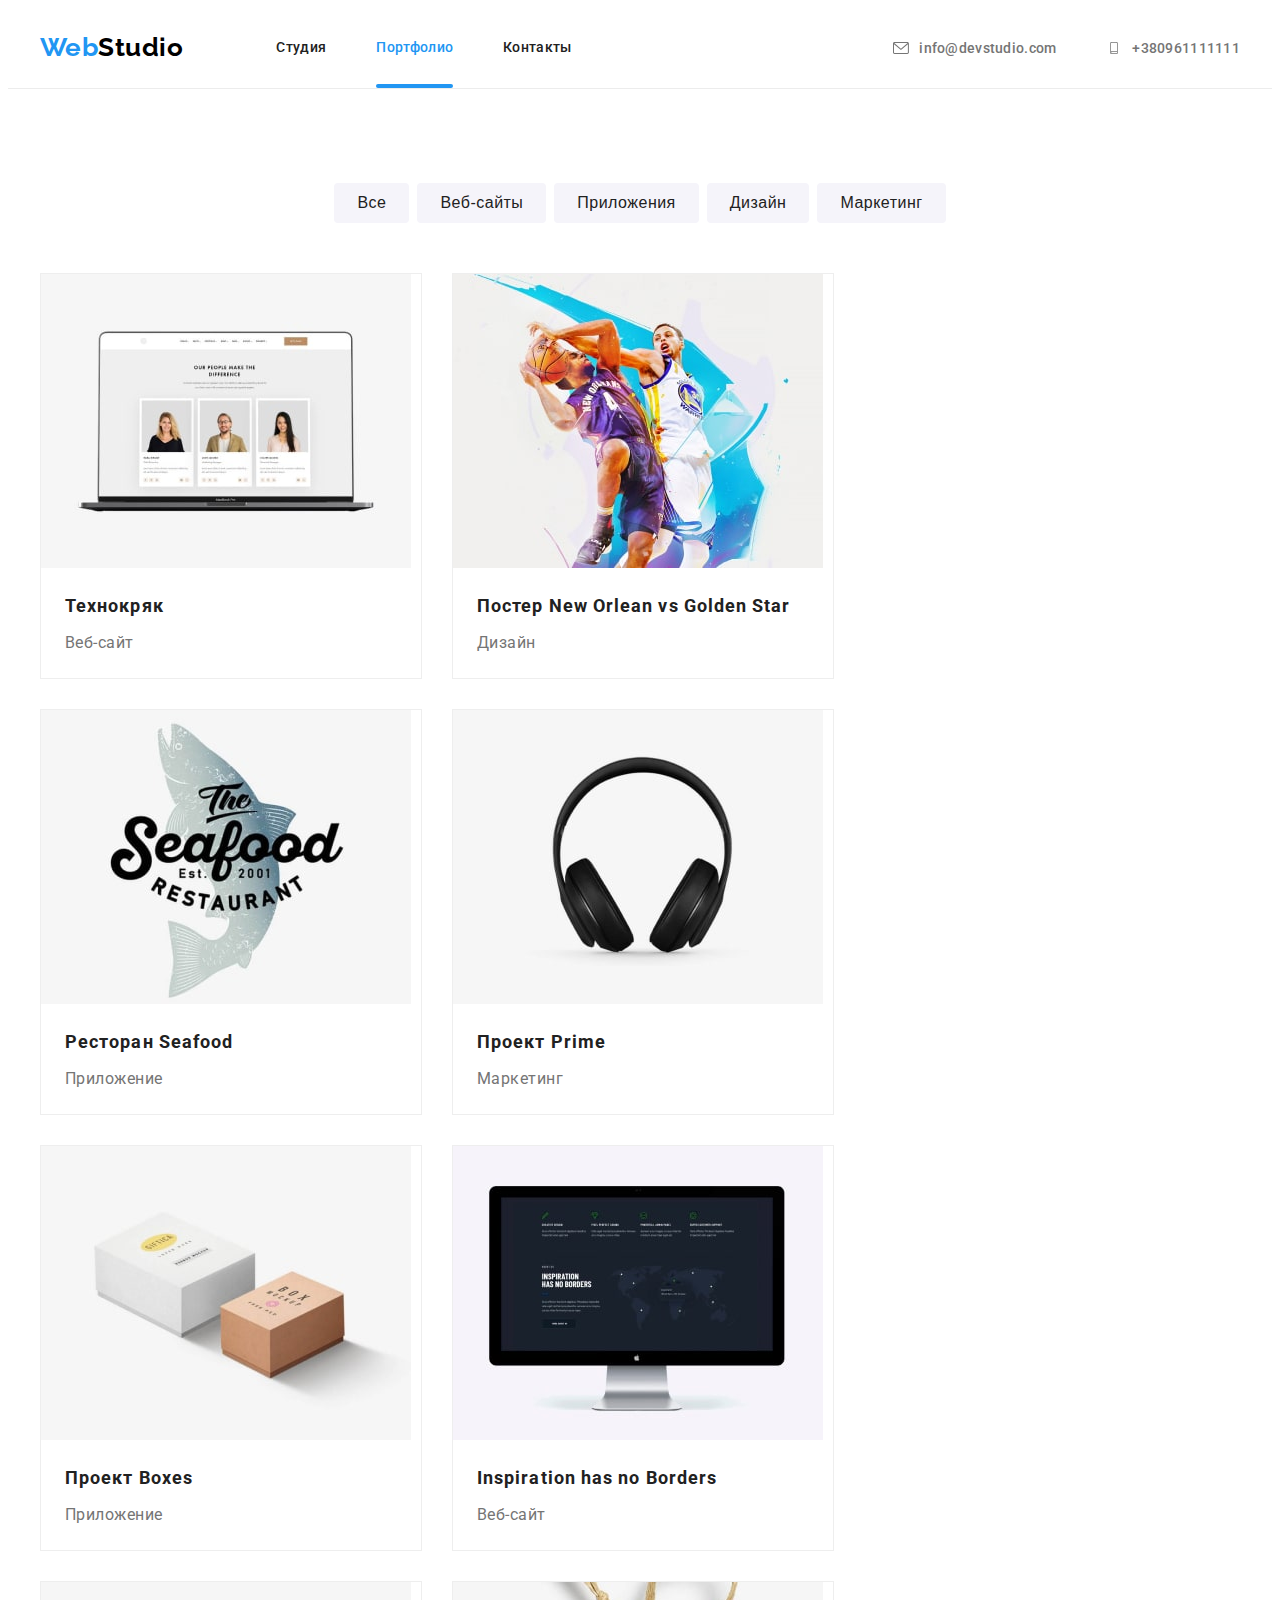
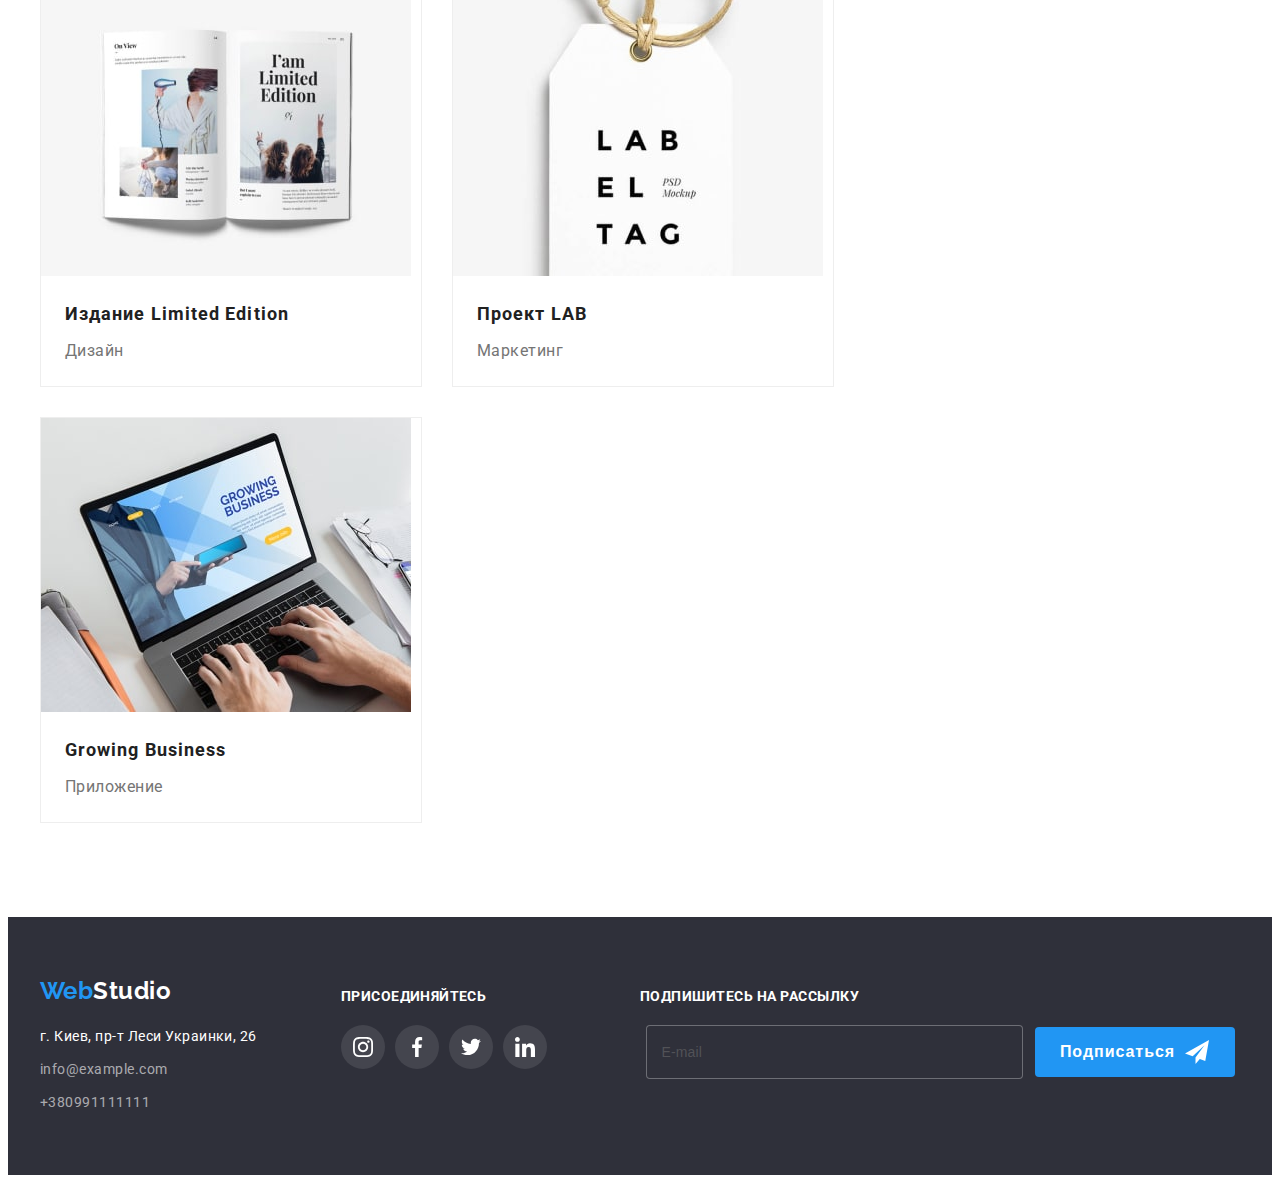
==== commit aed41a81: "final edits-2" ====
--- a/portfolio.html
+++ b/portfolio.html
@@ -25,6 +25,11 @@
     <!--Header-->
     <header class="header">
       <div class="container nav">
+        <button type="button" class="menu-open">
+        <svg class="menu-open__btn">
+          <use href="./images/sprite.svg#menu-mob-open"></use>
+        </svg>
+      </button>
         <nav class="header-nav">
           <a href="./index.html" class="logo"> <span class="logo-web">Web</span>Studio </a>
           <ul class="header-nav__list list">
@@ -57,11 +62,7 @@
           </li>
         </ul>
       </div>
-      <button type="button" class="menu-open">
-        <svg class="menu-open__btn">
-          <use href="./images/sprite.svg#menu-mob-open"></use>
-        </svg>
-      </button>
+      
       <div class="mob-menu visually-hidden">
         <div class="menu-top">
           <button type="button" class="menu-close">
--- a/CSS/main.min.css
+++ b/CSS/main.min.css
@@ -1,2 +1,2 @@
-:root{--main-text-color: #212121;--secondary-text-color: #757575;--logo-specific-color: #2196f3;--background-color: #ffffff;--footer-color: #2f303a;--footer-text: rgba(255, 255, 255, 0.6);--logo-black: #000000;--our-team-bg: #f5f4fa;--border-nav-col: #ececec;--border-img-portf: #eeeeee;--icon-team-cont: #afb1b8;--icon-team-cont-accent: #ffffff;--icon-footer-ellipse: rgba(255, 255, 255, 0.1);--img-descr-overlay: rgba(47, 48, 58, 0.8);--modal-btn: #188ce8;--gap: 30px;--item: 1}body{background-color:var(--background-color);font-family:Roboto, sans-serif;letter-spacing:0.03em;color:var(--main-text-color)}img{display:block;max-width:100%;height:auto}h1,h2,h3,h4,h5,h6,p{margin:0;padding:0}.list{list-style:none;padding:0;margin:0}.link{text-decoration:none}.container{width:100%;margin:0 auto;padding-left:15px;padding-right:15px}@media screen and (min-width: 480px){.container{width:480px}}@media screen and (min-width: 768px){.container{width:768px}}@media screen and (min-width: 1200px){.container{width:1200px}}.section{padding:60px 0}@media screen and (min-width: 1200px){.section{padding:94px 0}}.visually-hidden{position:absolute;white-space:nowrap;width:1px;height:1px;overflow:hidden;border:0;padding:0;clip:rect(0 0 0 0);clip-path:inset(50%);margin:-1px}.section-title{margin-bottom:30px;font-weight:700;font-size:28px;line-height:1.18;text-align:center}@media screen and (min-width: 1200px){.section-title{font-size:36px;line-height:1.17;margin-bottom:50px}}.header{border-bottom:1px solid var(--border-nav-col)}.container.nav{display:flex}.header-nav{display:flex;align-items:center}.header-nav__list{letter-spacing:0.02em;display:flex;margin-left:88px}@media screen and (min-width: 1200px){.header-nav__list{margin-left:93px}}.head-link{padding-top:32px;padding-bottom:32px}.header-nav__link{display:block;color:var(--main-text-color);font-weight:500;font-size:14px;line-height:1.14;text-decoration:none;transition:color 250ms ease}.header-nav__link:hover,.header-nav__link:focus{color:var(--logo-specific-color)}@media screen and (min-width: 1200px){.header-nav__link{padding-top:32px;padding-bottom:32px}}.header-nav__link_current{color:var(--logo-specific-color)}.header-nav__item{position:relative}.header-nav__item:not(:last-child){margin-right:50px}.header-contacts{display:flex;flex-direction:column;margin-left:68px;padding-top:21px;padding-bottom:21px}@media screen and (min-width: 1200px){.header-contacts{display:flex;flex-direction:row;align-items:center;margin-left:auto;padding-top:0;padding-bottom:0}}.header-contacts__link{color:var(--secondary-text-color);letter-spacing:0.02em;font-size:14px;line-height:1.15;font-weight:500;display:flex;align-items:center;text-decoration:none;transition:color 250ms ease}.header-contacts__link:hover,.header-contacts__link:focus{color:var(--logo-specific-color)}@media screen and (min-width: 1200px){.header-contacts__link{margin-left:auto;padding-top:32px;padding-bottom:32px}}.header-contacts__item:not(:last-child){margin-bottom:10px}@media screen and (min-width: 1200px){.header-contacts__item:not(:last-child){margin-right:50px;margin-bottom:0}}.header-contacts__icon{margin-right:10px;fill:currentColor;transition:fill 250ms ease}.header-contacts__icon:hover,.header-contacts__icon:focus{fill:currentColor}.header-nav__list{display:none}@media screen and (min-width: 768px){.header-nav__list{display:flex}}.header-contacts{display:none}@media screen and (min-width: 768px){.header-contacts{display:flex}}.mob-menu{background-color:#fff;height:100vh;width:100vw;position:absolute;top:0;left:0;z-index:2}.menu-open__btn{width:40px;height:40px}.menu-open{background-color:transparent;width:40px;height:40px;display:flex;justify-content:center;align-items:center;position:absolute;top:10px;right:15px;border-radius:50%;fill:#000;border-color:transparent}@media screen and (min-width: 768px){.menu-open{display:none}}.menu-open:hover,.menu-open:focus{fill:var(--logo-specific-color)}.menu-close{background-color:transparent;width:40px;height:40px;display:flex;justify-content:center;align-items:center;border-color:transparent;margin-left:auto}.menu-close:hover,.menu-close:focus{fill:var(--logo-specific-color)}.mob-menu__item{margin-bottom:32px}.mob-menu__link{font-weight:500;font-size:40px;line-height:1.17;letter-spacing:0.02em;color:#212121}.mob-menu{position:fixed}.mob-menu-wrap{display:flex;flex-direction:column;justify-content:space-between;padding-left:40px}.mob-menu-contacts__link{font-weight:500;font-size:34px;line-height:1.18;letter-spacing:0.02em;color:#2196f3}.mob-menu-contacts__linkm{font-weight:500;font-size:24px;line-height:1.17;letter-spacing:0.02em;color:#757575}.mob-menu-contacts__item:not(:last-child){margin-bottom:32px}.mob-menu__list{margin-bottom:64px}.mob-menu-contacts{margin-bottom:64px}.mob-menu-socials__link{font-weight:500;font-size:18px;line-height:1.22;letter-spacing:0.02em;color:#2196f3;margin-right:20px;position:relative}.mob-menu-socials{display:flex}.mob-menu__link_current{color:#2196f3}.mob-menu__socials_add{color:rgba(33,33,33,0.2);margin-left:10px}.hero-overlay{max-width:480px;height:400px;background-color:var(--footer-color);margin-left:auto;margin-right:auto;padding:118px 0;background-image:linear-gradient(to right, rgba(47,48,58,0.4), rgba(47,48,58,0.4)),url(../images/1x2x/header-img-mob-min.jpg);background-repeat:no-repeat;background-position:center;background-size:cover}@media (min-device-pixel-ratio: 2), (min-resolution: 192dpi), (min-resolution: 2dppx){.hero-overlay{background-image:linear-gradient(to right, rgba(47,48,58,0.4), rgba(47,48,58,0.4)),url(../images/1x2x/header-img-mob2-min.jpg)}}@media screen and (min-width: 768px){.hero-overlay{max-width:768px;height:400px;background-image:linear-gradient(to right, rgba(47,48,58,0.4), rgba(47,48,58,0.4)),url(../images/1x2x/header-img-tab-min.jpg)}}@media (min-device-pixel-ratio: 2), (min-resolution: 192dpi), (min-resolution: 2dppx){.hero-overlay{background-image:linear-gradient(to right, rgba(47,48,58,0.4), rgba(47,48,58,0.4)),url(../images/1x2x/header-img-tab2-min.jpg)}}@media screen and (min-width: 1200px){.hero-overlay{background-color:var(--footer-color);max-width:1600px;height:600px;padding:200px 0;background-image:linear-gradient(to right, rgba(47,48,58,0.4), rgba(47,48,58,0.4)),url(../images/1x2x/header-img-desc-min.jpg);background-repeat:no-repeat;background-position:center;background-size:cover}}@media (min-device-pixel-ratio: 2), (min-resolution: 192dpi), (min-resolution: 2dppx){background-image:linear-gradient(to right, rgba(47,48,58,0.4), rgba(47,48,58,0.4)),url(../images/1x2x/header-img-desc2-min.jpg)}.hero-overlay__title{max-width:360px;margin:0 auto;color:var(--background-color);font-weight:900;font-size:26px;line-height:1.62;text-align:center;letter-spacing:0.06em;text-transform:uppercase;margin-bottom:30px}@media screen and (min-width: 1200px){.hero-overlay__title{font-size:44px;line-height:1.4;max-width:696px}}@media screen and (min-width: 1200px){.features-section{padding-bottom:47px}}.features-section__list{margin-bottom:-30px}@media screen and (min-width: 768px){.features-section__list{display:flex;flex-wrap:wrap;margin-right:-30px}}@media screen and (min-width: 768px) and (min-width: 1200px){.features-section__list{margin-bottom:0}}.features-section__item{margin-bottom:30px}.features-section__item::before{display:block;content:'';height:120px;background-color:#f5f4fa;background-size:contain;background-position:center;background-repeat:no-repeat;margin-bottom:30px}@media screen and (min-width: 768px){.features-section__item{width:354px;margin-right:30px}}@media screen and (min-width: 1200px){.features-section__item{width:270px}.features-section__item:last-child{margin-right:0px}}.features-section__title{font-weight:700;font-size:14px;line-height:1.15;text-transform:uppercase;margin-bottom:10px;text-align:center}@media screen and (min-width: 768px){.features-section__title{text-align:left}}.features-section__text{font-size:14px;line-height:1.71;color:var(--secondary-text-color)}.icon-antenna::before{background-image:url(../images/portfolio/icons/antenna.svg);background-size:70px}.icon-clock::before{background-image:url(../images/portfolio/icons/clock.svg);background-size:70px}.icon-diagram::before{background-image:url(../images/portfolio/icons/diagram.svg);background-size:70px}.icon-astronaut::before{background-image:url(../images/portfolio/icons/astronaut.svg);background-size:70px}.works-section{display:none}@media screen and (min-width: 1200px){.works-section{display:block;padding-top:47px}}.works-section__list{display:none}@media screen and (min-width: 1200px){.works-section__list{display:flex}}.works-section__item{display:none}@media screen and (min-width: 1200px){.works-section__item{display:block;position:relative}.works-section__item:not(:last-child){margin-right:30px}}.works-section__descr{display:none}@media screen and (min-width: 1200px){.works-section__descr{display:flex;position:absolute;margin:0;color:var(--icon-team-cont-accent);font-weight:500;font-size:14px;line-height:1.14;align-items:center;justify-content:center;text-transform:uppercase;height:70px;width:100%;background-color:var(--img-descr-overlay);bottom:0}}.team-border{background-color:var(--our-team-bg)}@media screen and (min-width: 768px){.team-section{display:flex;flex-wrap:wrap;margin-bottom:-30px}}@media screen and (min-width: 1200px){.team-section{display:grid;grid-template-columns:repeat(4, 1fr);gap:30px}}.team-section__items{width:100%;background-color:var(--background-color);box-shadow:0px 1px 3px rgba(0,0,0,0.12),0px 1px 1px rgba(0,0,0,0.14),0px 2px 1px rgba(0,0,0,0.2);border-radius:0px 0px 4px 4px;margin-bottom:30px}@media screen and (min-width: 480px){.team-section__items{width:450px}}@media screen and (min-width: 768px){.team-section__items{width:354px}.team-section__items:nth-child(2n+1){margin-right:30px}}@media screen and (min-width: 1200px){.team-section__items{width:270px}.team-section__items:nth-child(2n+1){margin-right:0px}}.team-section__title{font-weight:500;font-size:16px;line-height:1.19;text-align:center;margin-bottom:10px}.team-section__text{margin-top:0;margin-bottom:16px;color:var(--secondary-text-color);font-size:16px;line-height:1.2;text-align:center}.team-section__descr{margin-top:0;margin-bottom:0;padding-bottom:24px;padding-top:30px}@media screen and (min-width: 1200px){.team-section__descr{padding-bottom:30px}}.socials-list{display:flex;justify-content:center}.socials-list__items{width:44px;height:44px}.socials-list__items:not(:last-child){margin-right:10px}.socials-list__link{width:100%;height:100%;border-radius:50%;background-color:var(--background-color);display:flex;align-items:center;justify-content:center;color:var(--icon-team-cont);transition:color 250ms ease, background-color 250ms ease}.socials-list__link:hover,.socials-list__link:focus{background-color:var(--logo-specific-color);color:var(--icon-team-cont-accent)}.socials-list__icons{width:20px;height:20px;fill:currentColor}.clients{display:grid;grid-template-columns:repeat(2, 1fr);gap:30px}@media screen and (min-width: 768px){.clients{grid-template-columns:repeat(3, 1fr)}}@media screen and (min-width: 1200px){.clients{grid-template-columns:repeat(6, 1fr)}}.clients-item{width:100%;height:92px}@media screen and (min-width: 480px){.clients-item{width:210px}}@media screen and (min-width: 768px){.clients-item{width:226px}}@media screen and (min-width: 1200px){.clients-item{width:170px}}.clients-item-link{border:1px solid var(--icon-team-cont);width:100%;height:100%;border-radius:4px;display:flex;justify-content:center;align-items:center;color:var(--icon-team-cont);transition:border-color 250ms ease}.clients-item-link:hover,.clients-item-link:focus{border-color:var(--logo-specific-color)}.clients-item-link:hover .icon-team-com,.clients-item-link:focus .icon-team-com{border-color:var(--logo-specific-color);fill:var(--logo-specific-color)}.icon-team-com{width:106px;height:60px;fill:var(--icon-team-cont);transition:border-color 250ms ease, fill 250ms ease}.footer{background-color:var(--footer-color);padding-top:60px;padding-bottom:60px}.footer-cont{margin-bottom:60px}@media screen and (min-width: 1200px){.footer-cont{margin-bottom:0}}.footer-contacts{display:inline-block;color:var(--footer-text);font-size:14px;line-height:1.71;text-decoration:none;transition:color 250ms ease}.footer-contacts:not(:last-child){margin-bottom:8px}.footer-contacts:hover,.footer-contacts:focus{color:var(--logo-specific-color)}@media screen and (min-width: 1200px){.footer-contacts:not(:last-child){margin-bottom:9px}}.address{color:var(--background-color);font-size:14px;font-style:normal;text-decoration:none;line-height:1.71;margin-bottom:8px}@media screen and (min-width: 1200px){.address{margin-bottom:9px}}.footer-style{text-align:center}@media screen and (min-width: 768px){.footer-style{padding-left:61px;padding-right:74px}}@media screen and (min-width: 1200px){.footer-style{display:flex}}.footer-social-text{margin-top:0px;margin-bottom:20px;font-weight:700;font-size:14px;line-height:1.14;letter-spacing:0.03em;text-transform:uppercase;color:var(--icon-team-cont-accent)}.footer-socials{margin-bottom:60px}@media screen and (min-width: 768px){.footer-socials{padding-top:5px}}@media screen and (min-width: 1200px){.footer-socials{margin-left:70px;align-items:center;padding-top:12px;margin-bottom:0}}.icon-footer-list{display:flex;justify-content:center}.footer-socials-item{width:44px;height:44px}.footer-socials-item:not(:last-child){margin-right:10px}.footer-socials-link{width:100%;height:100%;border-radius:50%;background-color:var(--icon-footer-ellipse);display:flex;justify-content:center;align-items:center;fill:var(--icon-team-cont-accent);transition:background-color 250ms ease}.footer-socials-link:hover,.footer-socials-link:focus{background-color:var(--logo-specific-color)}@media screen and (min-width: 768px){.tablet-footer{display:flex;justify-content:space-between}}.footer-socials-icon{width:20px;height:20px}.follow-us-title{margin:0;margin-bottom:20px;color:var(--icon-team-cont-accent);font-weight:700;font-size:14px;line-height:1.14;text-transform:uppercase}.follow-us{width:100%}@media screen and (min-width: 1200px){.follow-us{margin-left:93px;padding-top:12px}}.follow-us-form{display:flex;flex-direction:column;align-items:center}.follow-us-form input{color:var(--icon-team-cont-accent);font-size:14px;line-height:1.14;margin-bottom:20px;border:1px solid rgba(255,255,255,0.3);border-radius:4px;width:100%;height:50px;font-size:16px;line-height:1.25;padding-left:15px;background-color:var(--footer-color)}@media screen and (min-width: 480px){.follow-us-form input{width:450px}}.follow-btn{width:200px;height:50px;background-color:var(--logo-specific-color);border:1px solid transparent;border-radius:4px;font-weight:700;font-size:16px;line-height:1.87;letter-spacing:0.06em;color:var(--icon-team-cont-accent);display:flex;justify-content:center;align-items:center}.btn-form{width:24px;height:24px;margin-left:10px}.follow-us-form label{font-size:16px;line-height:1.25;color:rgba(255,255,255,0.6)}.follow-us-form{display:flex}.button-portfolio{background-color:var(--our-team-bg);color:var(--main-text-color);font-weight:500;font-size:16px;line-height:1.62;text-align:center;letter-spacing:0.03em;cursor:pointer;border-radius:4px;padding:6px 22px;border:1px solid transparent;min-height:38px;transition:color 250ms ease, background-color 250ms ease}.button-portfolio:hover,.button-portfolio:focus{color:var(--background-color);background-color:var(--logo-specific-color);box-shadow:0px 3px 1px rgba(0,0,0,0.1),0px 1px 2px rgba(0,0,0,0.08),0px 2px 2px rgba(0,0,0,0.12);border-radius:4px}.port-btn-item:not(:last-child){margin-right:8px;margin-bottom:15px}.portfolio-filter-btn{display:flex;justify-content:left;margin-bottom:25px;flex-wrap:wrap}@media screen and (min-width: 768px){.portfolio-filter-btn{justify-content:center;margin-bottom:15px}}@media screen and (min-width: 1200px){.portfolio-filter-btn{margin-bottom:35px}}.portfolio-main-section{margin-bottom:-30px;margin-right:-30px;display:flex;flex-wrap:wrap;cursor:pointer}.portfolio-img:hover{border:1px solid #eeeeee;box-sizing:border-box;box-shadow:0px 1px 1px rgba(0,0,0,0.12),0px 4px 4px rgba(0,0,0,0.06),1px 4px 6px rgba(0,0,0,0.16)}.portfolio-main-section .title{font-weight:700;font-size:18px;line-height:2;letter-spacing:0.06em;margin-top:0;margin-bottom:4px}.portfolio-main-section .text{color:var(--secondary-text-color);font-size:16px;line-height:1.87;margin-top:0;margin-bottom:0}.portfolio-img{border:1px solid var(--border-img-portf);flex-basis:calc(100% / 1 - 30px);margin-bottom:30px;margin-right:30px;transition:box-shadow 250ms ease}@media screen and (min-width: 768px){.portfolio-img{flex-basis:calc(100% / 2 - 30px)}}@media screen and (min-width: 1200px){.portfolio-img{flex-basis:calc(100% / 3 - 30px)}}.port-img-descr{padding:20px 24px}.header-nav__link_current::after{content:'';display:block;width:100%;height:4px;border-radius:2px;background-color:var(--logo-specific-color);position:absolute;bottom:0}.button{display:block;border-radius:4px;padding:10px 32px;min-width:200px;min-height:50px;border:1px solid transparent;color:var(--background-color);background-color:var(--logo-specific-color);font-weight:700;font-size:16px;line-height:1.87;letter-spacing:0.06em;text-align:center;margin:0 auto;cursor:pointer}.logo-web{color:var(--logo-specific-color)}.logo{font-family:raleway;color:var(--logo-black);font-weight:700;font-size:26px;line-height:1.2;text-decoration:none;padding-top:16px;padding-bottom:16px}@media screen and (min-width: 1200px){.logo{padding-top:24px;padding-bottom:25px}}.logo-footer{display:inline-block;color:var(--background-color);font-family:Raleway;font-weight:700;font-size:24px;line-height:1.17;text-decoration:none;margin-bottom:20px;text-align:center}@media screen and (min-with: 1200px){.logo-footer{font-size:26px;line-height:1.2}}.backdrop{position:fixed;top:0;left:0;width:100vw;height:100vh;background-color:rgba(0,0,0,0.2);padding-top:221px}.backdrop.is-hidden{opacity:0;pointer-events:none}.modal{position:absolute;top:50%;left:50%;transform:translate(-50%, -50%);background-color:#fff;padding:40px 40px;width:100%}@media screen and (min-width: 480px){.modal{width:450px}}@media screen and (min-width: 1200px){.modal{min-width:528px;min-height:581px}}.modal-cross{width:18px;height:18px;justify-content:center;align-items:center;fill:var(--logo-black);transition:fill 250ms ease}.close-modal{position:absolute;top:8px;right:8px;display:flex;width:30px;height:30px;border-radius:50%;border:1px solid rgba(0,0,0,0.1);justify-content:center;align-items:center;background-color:var(--icon-team-cont-accent)}.close-modal:hover .modal-cross,.close-modal:focus .modal-cross{fill:var(--logo-specific-color)}.overlay-title{margin:0;font-size:18px;line-height:1.56;color:var(--background-color);position:absolute;top:0;left:0;width:100%;height:100%;background-color:rgba(33,150,243,0.9);transform:translatey(100%);transition:transform 250ms ease;padding:63px 24px}.overlay-img-port{position:relative;overflow:hidden}.overlay-img-port:hover .overlay-title{transform:translatey(0)}.input-form{position:relative}.input-form input{outline:none;width:100%;border:1px solid rgba(33,33,33,0.2);border-radius:4px;height:40px;padding:12px 12px 12px 42px;transition:border-color 250ms ease}.input-form input:hover+.icon-modal,.input-form input:focus+.icon-modal{fill:var(--logo-specific-color)}.input-form:hover input,.input-form:focus input{border-color:var(--logo-specific-color)}.modal-form-label{margin-bottom:10px}.icon-modal{width:18px;height:18px;position:absolute;top:50%;left:12px;transform:translateY(-50%);transition:fill 250ms ease}.modal-label{display:block;margin-bottom:4px;color:var(--secondary-text-color);font-size:12px;line-height:1.17;letter-spacing:0.01em}.modal-title{margin:0;margin-bottom:12px;font-weight:700;font-size:20px;line-height:1.15;text-align:center;color:var(--main-text-color)}.btn-modal{font-weight:700;font-size:16px;line-height:1.87;display:block;margin:0 auto;letter-spacing:0.06em;min-width:200px;min-height:50px;color:var(--icon-team-cont-accent);border-color:transparent;padding:10px 54px;text-align:center;cursor:pointer;background:var(--modal-btn);box-shadow:0px 4px 4px rgba(0,0,0,0.15);border-radius:4px}.modal-form-textarea{width:100%;height:auto;margin-bottom:20px}.modal-form-textarea label{margin-bottom:4px}.modal__textarea{resize:none;padding:12px 16px;border:1px solid rgba(33,33,33,0.2);border-radius:4px;width:100%;height:120px;resize:none;outline:none}::placeholder{color:rgba(117,117,117,0.5);font-size:14px;line-height:1.14;letter-spacing:0.01em}.policy{margin-bottom:30px;color:var(--secondary-text-color);font-size:14px;line-height:1.71}.policy-link{position:relative;color:var(--logo-specific-color)}.policy-link.link::after{position:absolute;bottom:0;right:0;content:'';width:100%;height:1px;background-color:var(--logo-specific-color)}.checkbox-icon{width:11px;height:8px}.checkbox-label{position:relative;padding-left:36px}.checkbox-icon-wrap{width:15px;height:15px;border:2px solid #000000;border-radius:2px;margin-right:5px;display:flex;align-items:center;justify-content:center;position:absolute;top:0;left:13px}.input-check:checked+.checkbox-label span{background-color:var(--logo-specific-color);border-color:transparent}
+:root{--main-text-color: #212121;--secondary-text-color: #757575;--logo-specific-color: #2196f3;--background-color: #ffffff;--footer-color: #2f303a;--footer-text: rgba(255, 255, 255, 0.6);--logo-black: #000000;--our-team-bg: #f5f4fa;--border-nav-col: #ececec;--border-img-portf: #eeeeee;--icon-team-cont: #afb1b8;--icon-team-cont-accent: #ffffff;--icon-footer-ellipse: rgba(255, 255, 255, 0.1);--img-descr-overlay: rgba(47, 48, 58, 0.8);--modal-btn: #188ce8;--gap: 30px;--item: 1}body{background-color:var(--background-color);font-family:Roboto, sans-serif;letter-spacing:0.03em;color:var(--main-text-color)}img{display:block;max-width:100%;height:auto}h1,h2,h3,h4,h5,h6,p{margin:0;padding:0}.list{list-style:none;padding:0;margin:0}.link{text-decoration:none}.container{width:100%;margin:0 auto;padding-left:15px;padding-right:15px;position:relative}@media screen and (min-width: 480px){.container{width:480px}}@media screen and (min-width: 768px){.container{width:768px}}@media screen and (min-width: 1200px){.container{width:1200px}}.section{padding:60px 0}@media screen and (min-width: 1200px){.section{padding:94px 0}}.visually-hidden{position:absolute;white-space:nowrap;width:1px;height:1px;overflow:hidden;border:0;padding:0;clip:rect(0 0 0 0);clip-path:inset(50%);margin:-1px}.section-title{margin-bottom:30px;font-weight:700;font-size:28px;line-height:1.18;text-align:center}@media screen and (min-width: 1200px){.section-title{font-size:36px;line-height:1.17;margin-bottom:50px}}.header{border-bottom:1px solid var(--border-nav-col)}.container.nav{display:flex}.header-nav{display:flex;align-items:center}.header-nav__list{letter-spacing:0.02em;display:flex;margin-left:88px}@media screen and (min-width: 1200px){.header-nav__list{margin-left:93px}}.head-link{padding-top:32px;padding-bottom:32px}.header-nav__link{display:block;color:var(--main-text-color);font-weight:500;font-size:14px;line-height:1.14;text-decoration:none;transition:color 250ms ease}.header-nav__link:hover,.header-nav__link:focus{color:var(--logo-specific-color)}@media screen and (min-width: 1200px){.header-nav__link{padding-top:32px;padding-bottom:32px}}.header-nav__link_current{color:var(--logo-specific-color)}.header-nav__item{position:relative}.header-nav__item:not(:last-child){margin-right:50px}.header-contacts{display:flex;flex-direction:column;margin-left:68px;padding-top:21px;padding-bottom:21px}@media screen and (min-width: 1200px){.header-contacts{display:flex;flex-direction:row;align-items:center;margin-left:auto;padding-top:0;padding-bottom:0}}.header-contacts__link{color:var(--secondary-text-color);letter-spacing:0.02em;font-size:14px;line-height:1.15;font-weight:500;display:flex;align-items:center;text-decoration:none;transition:color 250ms ease}.header-contacts__link:hover,.header-contacts__link:focus{color:var(--logo-specific-color)}@media screen and (min-width: 1200px){.header-contacts__link{margin-left:auto;padding-top:32px;padding-bottom:32px}}.header-contacts__item:not(:last-child){margin-bottom:10px}@media screen and (min-width: 1200px){.header-contacts__item:not(:last-child){margin-right:50px;margin-bottom:0}}.header-contacts__icon{margin-right:10px;fill:currentColor;transition:fill 250ms ease}.header-contacts__icon:hover,.header-contacts__icon:focus{fill:currentColor}.header-nav__list{display:none}@media screen and (min-width: 768px){.header-nav__list{display:flex}}.header-contacts{display:none}@media screen and (min-width: 768px){.header-contacts{display:flex}}.mob-menu{background-color:#fff;height:100vh;width:100vw;position:absolute;top:0;left:0;z-index:2}.menu-open__btn{width:40px;height:40px}.mob-menu-wrapper{display:flex;flex-direction:column;justify-content:space-between}.menu-open{background-color:transparent;width:40px;height:40px;display:flex;justify-content:center;align-items:center;position:absolute;top:10px;right:15px;border-radius:50%;fill:#000;border-color:transparent}@media screen and (min-width: 768px){.menu-open{display:none}}.menu-open:hover,.menu-open:focus{fill:var(--logo-specific-color)}.menu-close{background-color:transparent;width:40px;height:40px;display:flex;justify-content:center;align-items:center;border-color:transparent;margin-left:auto}.menu-close:hover,.menu-close:focus{fill:var(--logo-specific-color)}.mob-menu__item{margin-bottom:32px}.mob-menu__link{font-weight:500;font-size:40px;line-height:1.17;letter-spacing:0.02em;color:#212121}.mob-menu{position:fixed}.mob-menu-wrap{display:flex;flex-direction:column;justify-content:space-between;padding-left:40px}.mob-menu-contacts__link{font-weight:500;font-size:34px;line-height:1.18;letter-spacing:0.02em;color:#2196f3}.mob-menu-contacts__linkm{font-weight:500;font-size:24px;line-height:1.17;letter-spacing:0.02em;color:#757575}.mob-menu-contacts__item:not(:last-child){margin-bottom:32px}.mob-menu__list{margin-bottom:64px}.mob-menu-contacts{margin-bottom:64px}.mob-menu-socials__link{font-weight:500;font-size:18px;line-height:1.22;letter-spacing:0.02em;color:#2196f3;margin-right:20px}.mob-menu-socials{display:flex;flex-wrap:wrap}.mob-menu__link_current{color:#2196f3}.mob-menu__socials_add{color:rgba(33,33,33,0.2);margin-left:10px}.hero-overlay{height:400px;background-color:var(--footer-color);margin-left:auto;margin-right:auto;padding:118px 0;background-image:linear-gradient(to right, rgba(47,48,58,0.4), rgba(47,48,58,0.4)),url(../images/1x2x/header-img-mob-min.jpg);background-repeat:no-repeat;background-position:center;background-size:cover}@media (min-device-pixel-ratio: 2), (min-resolution: 192dpi), (min-resolution: 2dppx){.hero-overlay{background-image:linear-gradient(to right, rgba(47,48,58,0.4), rgba(47,48,58,0.4)),url(../images/1x2x/header-img-mob2-min.jpg)}}@media screen and (min-width: 768px){.hero-overlay{max-width:768px;height:400px;background-image:linear-gradient(to right, rgba(47,48,58,0.4), rgba(47,48,58,0.4)),url(../images/1x2x/header-img-tab-min.jpg)}}@media (min-device-pixel-ratio: 2), (min-resolution: 192dpi), (min-resolution: 2dppx){.hero-overlay{background-image:linear-gradient(to right, rgba(47,48,58,0.4), rgba(47,48,58,0.4)),url(../images/1x2x/header-img-tab2-min.jpg)}}@media screen and (min-width: 1200px){.hero-overlay{background-color:var(--footer-color);max-width:1600px;height:600px;padding:200px 0;background-image:linear-gradient(to right, rgba(47,48,58,0.4), rgba(47,48,58,0.4)),url(../images/1x2x/header-img-desc-min.jpg);background-repeat:no-repeat;background-position:center;background-size:cover}}@media (min-device-pixel-ratio: 2), (min-resolution: 192dpi), (min-resolution: 2dppx){.hero-overlay{background-image:linear-gradient(to right, rgba(47,48,58,0.4), rgba(47,48,58,0.4)),url(../images/1x2x/header-img-desc2-min.jpg)}}.hero-overlay__title{max-width:360px;margin:0 auto;color:var(--background-color);font-weight:900;font-size:26px;line-height:1.62;text-align:center;letter-spacing:0.06em;text-transform:uppercase;margin-bottom:30px}@media screen and (min-width: 1200px){.hero-overlay__title{font-size:44px;line-height:1.4;max-width:696px}}@media screen and (min-width: 1200px){.features-section{padding-bottom:47px}}.features-section__list{margin-bottom:-30px}@media screen and (min-width: 768px){.features-section__list{display:flex;flex-wrap:wrap;margin-right:-30px}}@media screen and (min-width: 768px) and (min-width: 1200px){.features-section__list{margin-bottom:0}}.features-section__item{margin-bottom:30px}.features-section__item::before{display:block;content:'';height:120px;background-color:#f5f4fa;background-size:contain;background-position:center;background-repeat:no-repeat;margin-bottom:30px}@media screen and (min-width: 768px){.features-section__item{width:354px;margin-right:30px}}@media screen and (min-width: 1200px){.features-section__item{width:270px}.features-section__item:last-child{margin-right:0px}}.features-section__title{font-weight:700;font-size:14px;line-height:1.15;text-transform:uppercase;margin-bottom:10px;text-align:center}@media screen and (min-width: 768px){.features-section__title{text-align:left}}.features-section__text{font-size:14px;line-height:1.71;color:var(--secondary-text-color)}.icon-antenna::before{background-image:url(../images/portfolio/icons/antenna.svg);background-size:70px}.icon-clock::before{background-image:url(../images/portfolio/icons/clock.svg);background-size:70px}.icon-diagram::before{background-image:url(../images/portfolio/icons/diagram.svg);background-size:70px}.icon-astronaut::before{background-image:url(../images/portfolio/icons/astronaut.svg);background-size:70px}.works-section{display:none}@media screen and (min-width: 1200px){.works-section{display:block;padding-top:47px}}.works-section__list{display:none}@media screen and (min-width: 1200px){.works-section__list{display:flex}}.works-section__item{display:none}@media screen and (min-width: 1200px){.works-section__item{display:block;position:relative}.works-section__item:not(:last-child){margin-right:30px}}.works-section__descr{display:none}@media screen and (min-width: 1200px){.works-section__descr{display:flex;position:absolute;margin:0;color:var(--icon-team-cont-accent);font-weight:500;font-size:14px;line-height:1.14;align-items:center;justify-content:center;text-transform:uppercase;height:70px;width:100%;background-color:var(--img-descr-overlay);bottom:0}}.team-border{background-color:var(--our-team-bg)}@media screen and (min-width: 768px){.team-section{display:flex;flex-wrap:wrap;margin-bottom:-30px}}@media screen and (min-width: 1200px){.team-section{display:grid;grid-template-columns:repeat(4, 1fr);gap:30px}}.team-section__items{width:100%;background-color:var(--background-color);box-shadow:0px 1px 3px rgba(0,0,0,0.12),0px 1px 1px rgba(0,0,0,0.14),0px 2px 1px rgba(0,0,0,0.2);border-radius:0px 0px 4px 4px;margin-bottom:30px}@media screen and (min-width: 480px){.team-section__items{width:450px}}@media screen and (min-width: 768px){.team-section__items{width:354px}.team-section__items:nth-child(2n+1){margin-right:30px}}@media screen and (min-width: 1200px){.team-section__items{width:270px}.team-section__items:nth-child(2n+1){margin-right:0px}}.team-section__title{font-weight:500;font-size:16px;line-height:1.19;text-align:center;margin-bottom:10px}.team-section__text{margin-top:0;margin-bottom:16px;color:var(--secondary-text-color);font-size:16px;line-height:1.2;text-align:center}.team-section__descr{margin-top:0;margin-bottom:0;padding-bottom:24px;padding-top:30px}@media screen and (min-width: 1200px){.team-section__descr{padding-bottom:30px}}.socials-list{display:flex;justify-content:center}.socials-list__items{width:44px;height:44px}.socials-list__items:not(:last-child){margin-right:10px}.socials-list__link{width:100%;height:100%;border-radius:50%;background-color:var(--background-color);display:flex;align-items:center;justify-content:center;color:var(--icon-team-cont);transition:color 250ms ease, background-color 250ms ease}.socials-list__link:hover,.socials-list__link:focus{background-color:var(--logo-specific-color);color:var(--icon-team-cont-accent)}.socials-list__icons{width:20px;height:20px;fill:currentColor}.clients{display:grid;grid-template-columns:repeat(2, 1fr);gap:30px}@media screen and (min-width: 768px){.clients{grid-template-columns:repeat(3, 1fr)}}@media screen and (min-width: 1200px){.clients{grid-template-columns:repeat(6, 1fr)}}.clients-item{width:100%;height:92px}@media screen and (min-width: 480px){.clients-item{width:210px}}@media screen and (min-width: 768px){.clients-item{width:226px}}@media screen and (min-width: 1200px){.clients-item{width:170px}}.clients-item-link{border:1px solid var(--icon-team-cont);width:100%;height:100%;border-radius:4px;display:flex;justify-content:center;align-items:center;color:var(--icon-team-cont);transition:border-color 250ms ease}.clients-item-link:hover,.clients-item-link:focus{border-color:var(--logo-specific-color)}.clients-item-link:hover .icon-team-com,.clients-item-link:focus .icon-team-com{border-color:var(--logo-specific-color);fill:var(--logo-specific-color)}.icon-team-com{width:106px;height:60px;fill:var(--icon-team-cont);transition:border-color 250ms ease, fill 250ms ease}.footer{background-color:var(--footer-color);padding-top:60px;padding-bottom:60px}.footer-cont{margin-bottom:60px}@media screen and (min-width: 1200px){.footer-cont{margin-bottom:0}}.footer-contacts{display:inline-block;color:var(--footer-text);font-size:14px;line-height:1.71;text-decoration:none;transition:color 250ms ease}.footer-contacts:not(:last-child){margin-bottom:8px}.footer-contacts:hover,.footer-contacts:focus{color:var(--logo-specific-color)}@media screen and (min-width: 1200px){.footer-contacts:not(:last-child){margin-bottom:9px}}.address{color:var(--background-color);font-size:14px;font-style:normal;text-decoration:none;line-height:1.71;margin-bottom:8px}@media screen and (min-width: 768px){.address{width:231px}}@media screen and (min-width: 1200px){.address{margin-bottom:9px}}.footer-style{text-align:center}@media screen and (min-width: 768px){.footer-style{padding-left:61px;padding-right:74px}}@media screen and (min-width: 1200px){.footer-style{display:flex;text-align:left;padding-left:15px;padding-right:15px}}.footer-social-text{margin-top:0px;margin-bottom:20px;font-weight:700;font-size:14px;line-height:1.14;letter-spacing:0.03em;text-transform:uppercase;color:var(--icon-team-cont-accent)}.footer-socials{margin-bottom:60px}@media screen and (min-width: 768px){.footer-socials{padding-top:5px}}@media screen and (min-width: 1200px){.footer-socials{margin-left:70px;align-items:center;padding-top:12px;margin-bottom:0}}.icon-footer-list{display:flex;justify-content:center}.footer-socials-item{width:44px;height:44px}.footer-socials-item:not(:last-child){margin-right:10px}.footer-socials-link{width:100%;height:100%;border-radius:50%;background-color:var(--icon-footer-ellipse);display:flex;justify-content:center;align-items:center;fill:var(--icon-team-cont-accent);transition:background-color 250ms ease}.footer-socials-link:hover,.footer-socials-link:focus{background-color:var(--logo-specific-color)}@media screen and (min-width: 768px){.tablet-footer{display:flex;justify-content:space-between}}.footer-socials-icon{width:20px;height:20px}.follow-us-title{margin:0;margin-bottom:20px;color:var(--icon-team-cont-accent);font-weight:700;font-size:14px;line-height:1.14;text-transform:uppercase}.follow-us{width:100%}@media screen and (min-width: 1200px){.follow-us{margin-left:93px;padding-top:12px}}.follow-us-form{display:flex;flex-direction:column;align-items:center}@media screen and (min-width: 1200px){.follow-us-form{flex-direction:row;justify-content:center}}.follow-us-form input{color:var(--icon-team-cont-accent);font-size:14px;line-height:1.14;margin-bottom:20px;border:1px solid rgba(255,255,255,0.3);border-radius:4px;width:100%;height:50px;font-size:16px;line-height:1.25;padding-left:15px;background-color:var(--footer-color)}@media screen and (min-width: 480px){.follow-us-form input{width:450px}}@media screen and (min-width: 1200px){.follow-us-form input{width:358px;margin-bottom:0;margin-right:12px}}.follow-btn{width:200px;height:50px;background-color:var(--logo-specific-color);border:1px solid transparent;border-radius:4px;font-weight:700;font-size:16px;line-height:1.87;letter-spacing:0.06em;color:var(--icon-team-cont-accent);display:flex;justify-content:center;align-items:center}.btn-form{width:24px;height:24px;margin-left:10px}.follow-us-form label{font-size:16px;line-height:1.25;color:rgba(255,255,255,0.6)}.follow-us-form{display:flex}.button-portfolio{background-color:var(--our-team-bg);color:var(--main-text-color);font-weight:500;font-size:16px;line-height:1.62;text-align:center;letter-spacing:0.03em;cursor:pointer;border-radius:4px;padding:6px 22px;border:1px solid transparent;min-height:38px;transition:color 250ms ease, background-color 250ms ease}.button-portfolio:hover,.button-portfolio:focus{color:var(--background-color);background-color:var(--logo-specific-color);box-shadow:0px 3px 1px rgba(0,0,0,0.1),0px 1px 2px rgba(0,0,0,0.08),0px 2px 2px rgba(0,0,0,0.12);border-radius:4px}.port-btn-item:not(:last-child){margin-right:8px;margin-bottom:15px}.portfolio-filter-btn{display:flex;justify-content:left;margin-bottom:25px;flex-wrap:wrap}@media screen and (min-width: 768px){.portfolio-filter-btn{justify-content:center;margin-bottom:15px}}@media screen and (min-width: 1200px){.portfolio-filter-btn{margin-bottom:35px}}.portfolio-main-section{margin-bottom:-30px;margin-right:-30px;display:flex;flex-wrap:wrap;cursor:pointer}.portfolio-img:hover{border:1px solid #eeeeee;box-sizing:border-box;box-shadow:0px 1px 1px rgba(0,0,0,0.12),0px 4px 4px rgba(0,0,0,0.06),1px 4px 6px rgba(0,0,0,0.16)}.portfolio-main-section .title{font-weight:700;font-size:18px;line-height:2;letter-spacing:0.06em;margin-top:0;margin-bottom:4px}.portfolio-main-section .text{color:var(--secondary-text-color);font-size:16px;line-height:1.87;margin-top:0;margin-bottom:0}.portfolio-img{border:1px solid var(--border-img-portf);flex-basis:calc(100% / 1 - 30px);margin-bottom:30px;margin-right:30px;transition:box-shadow 250ms ease}@media screen and (min-width: 768px){.portfolio-img{flex-basis:calc(100% / 2 - 30px)}}@media screen and (min-width: 1200px){.portfolio-img{flex-basis:calc(100% / 3 - 30px)}}.port-img-descr{padding:20px 24px}.header-nav__link_current::after{content:'';display:block;width:100%;height:4px;border-radius:2px;background-color:var(--logo-specific-color);position:absolute;bottom:0}.button{display:block;border-radius:4px;padding:10px 32px;min-width:200px;min-height:50px;border:1px solid transparent;color:var(--background-color);background-color:var(--logo-specific-color);font-weight:700;font-size:16px;line-height:1.87;letter-spacing:0.06em;text-align:center;margin:0 auto;cursor:pointer}.logo-web{color:var(--logo-specific-color)}.logo{font-family:raleway;color:var(--logo-black);font-weight:700;font-size:26px;line-height:1.2;text-decoration:none;padding-top:16px;padding-bottom:16px}@media screen and (min-width: 1200px){.logo{padding-top:24px;padding-bottom:25px}}.logo-footer{display:inline-block;color:var(--background-color);font-family:Raleway;font-weight:700;font-size:24px;line-height:1.17;text-decoration:none;margin-bottom:20px;text-align:center}@media screen and (min-with: 1200px){.logo-footer{font-size:26px;line-height:1.2}}.backdrop{position:fixed;top:0;left:0;width:100vw;height:100vh;background-color:rgba(0,0,0,0.2);padding-top:221px}.backdrop.is-hidden{opacity:0;pointer-events:none}.modal{position:absolute;top:50%;left:50%;transform:translate(-50%, -50%);background-color:#fff;padding:40px 40px;width:100%}@media screen and (min-width: 480px){.modal{width:450px}}@media screen and (min-width: 1200px){.modal{min-width:528px;min-height:581px}}.modal-cross{width:18px;height:18px;justify-content:center;align-items:center;fill:var(--logo-black);transition:fill 250ms ease}.close-modal{position:absolute;top:8px;right:8px;display:flex;width:30px;height:30px;border-radius:50%;border:1px solid rgba(0,0,0,0.1);justify-content:center;align-items:center;background-color:var(--icon-team-cont-accent)}.close-modal:hover .modal-cross,.close-modal:focus .modal-cross{fill:var(--logo-specific-color)}.overlay-title{margin:0;font-size:18px;line-height:1.56;color:var(--background-color);position:absolute;top:0;left:0;width:100%;height:100%;background-color:rgba(33,150,243,0.9);transform:translatey(100%);transition:transform 250ms ease;padding:63px 24px}.overlay-img-port{position:relative;overflow:hidden}.overlay-img-port:hover .overlay-title{transform:translatey(0)}.input-form{position:relative}.input-form input{outline:none;width:100%;border:1px solid rgba(33,33,33,0.2);border-radius:4px;height:40px;padding:12px 12px 12px 42px;transition:border-color 250ms ease}.input-form input:hover+.icon-modal,.input-form input:focus+.icon-modal{fill:var(--logo-specific-color)}.input-form:hover input,.input-form:focus input{border-color:var(--logo-specific-color)}.modal-form-label{margin-bottom:10px}.icon-modal{width:18px;height:18px;position:absolute;top:50%;left:12px;transform:translateY(-50%);transition:fill 250ms ease}.modal-label{display:block;margin-bottom:4px;color:var(--secondary-text-color);font-size:12px;line-height:1.17;letter-spacing:0.01em}.modal-title{margin:0;margin-bottom:12px;font-weight:700;font-size:20px;line-height:1.15;text-align:center;color:var(--main-text-color)}.btn-modal{font-weight:700;font-size:16px;line-height:1.87;display:block;margin:0 auto;letter-spacing:0.06em;min-width:200px;min-height:50px;color:var(--icon-team-cont-accent);border-color:transparent;padding:10px 54px;text-align:center;cursor:pointer;background:var(--modal-btn);box-shadow:0px 4px 4px rgba(0,0,0,0.15);border-radius:4px}.modal-form-textarea{width:100%;height:auto;margin-bottom:20px}.modal-form-textarea label{margin-bottom:4px}.modal__textarea{resize:none;padding:12px 16px;border:1px solid rgba(33,33,33,0.2);border-radius:4px;width:100%;height:120px;resize:none;outline:none}::placeholder{color:rgba(117,117,117,0.5);font-size:14px;line-height:1.14;letter-spacing:0.01em}.policy{margin-bottom:30px;color:var(--secondary-text-color);font-size:12px;line-height:1.71}@media screen and (min-width: 1200px){.policy{font-size:14px}}.policy-link{position:relative;color:var(--logo-specific-color)}.policy-link.link::after{position:absolute;bottom:0;right:0;content:'';width:100%;height:1px;background-color:var(--logo-specific-color)}.checkbox-icon{width:11px;height:8px}.checkbox-label{position:relative;padding-left:20px}@media screen and (min-width: 1200px){.checkbox-label{padding-left:36px}}.checkbox-icon-wrap{width:15px;height:15px;border:2px solid #000000;border-radius:2px;margin-right:5px;display:flex;align-items:center;justify-content:center;position:absolute;top:0;left:0}@media screen and (min-width: 1200px){.checkbox-icon-wrap{left:13px}}.input-check:checked+.checkbox-label span{background-color:var(--logo-specific-color);border-color:transparent}
 /*# sourceMappingURL=main.min.css.map */